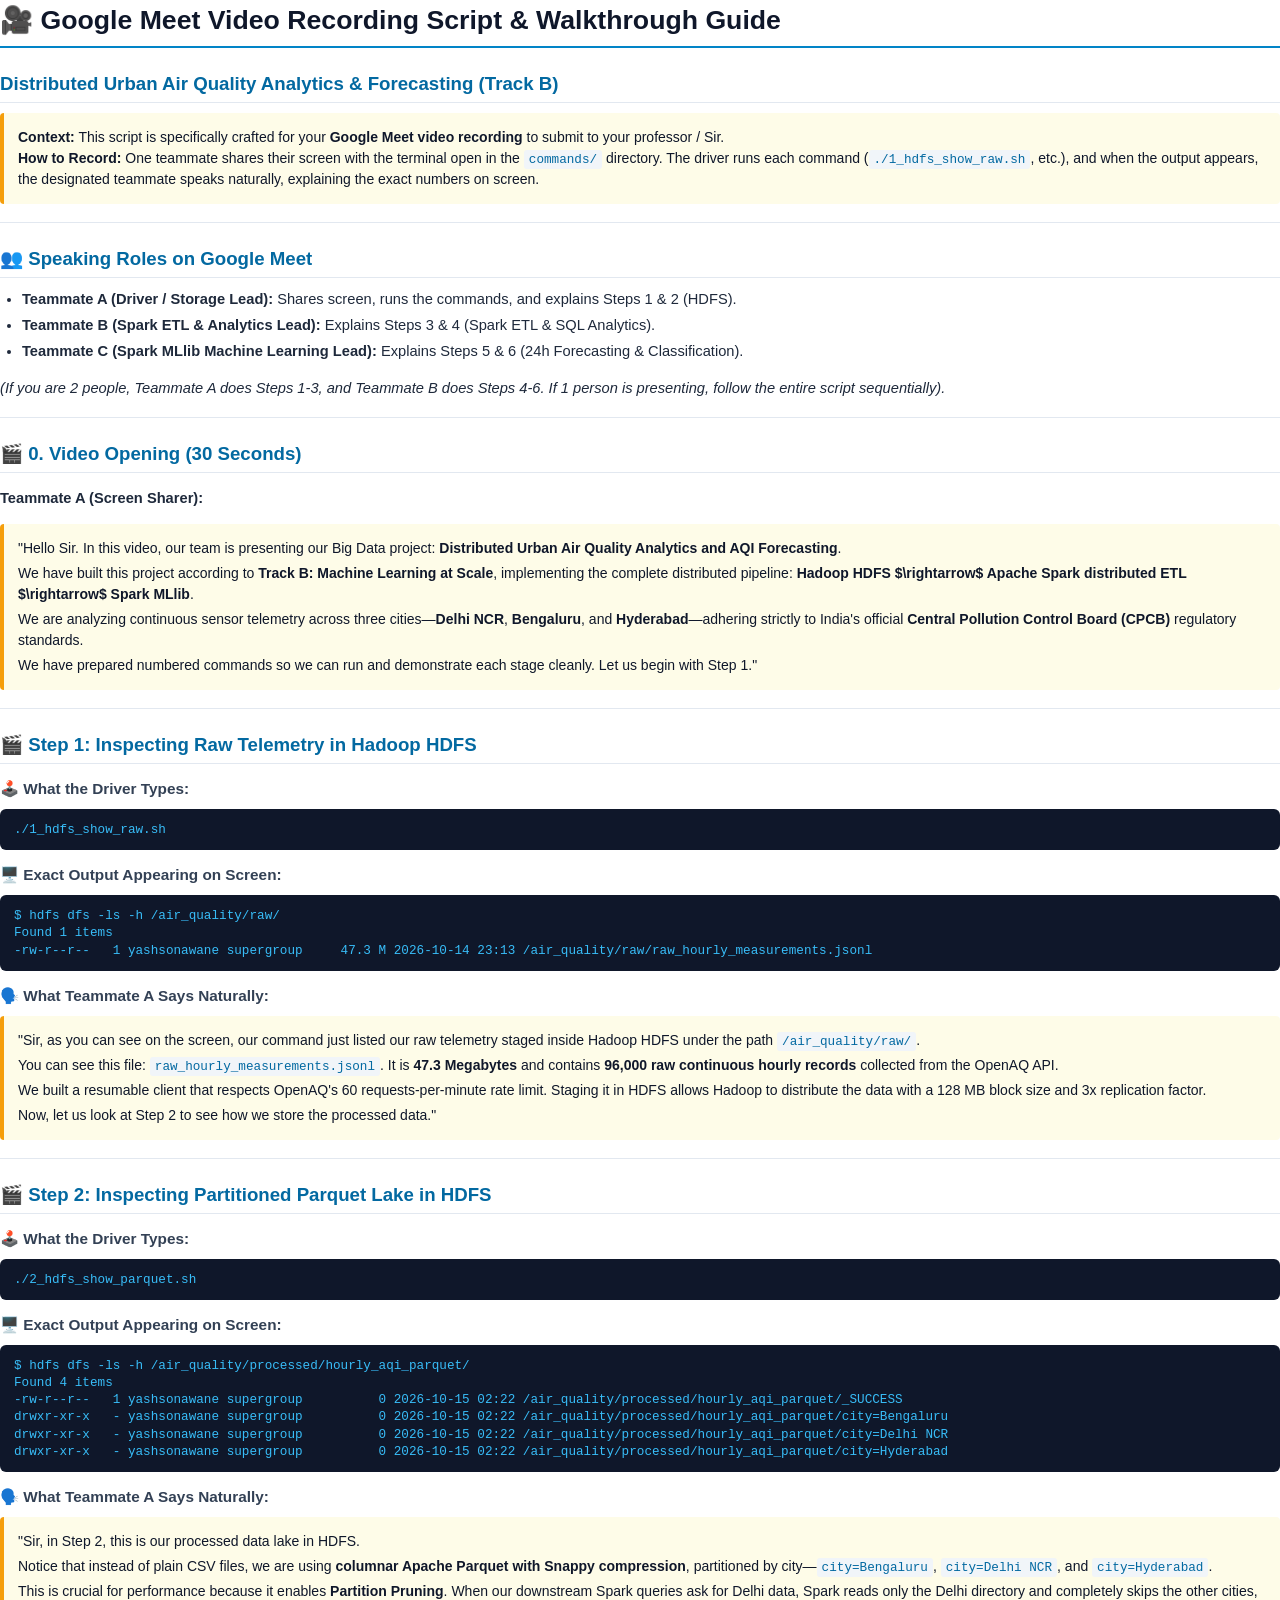
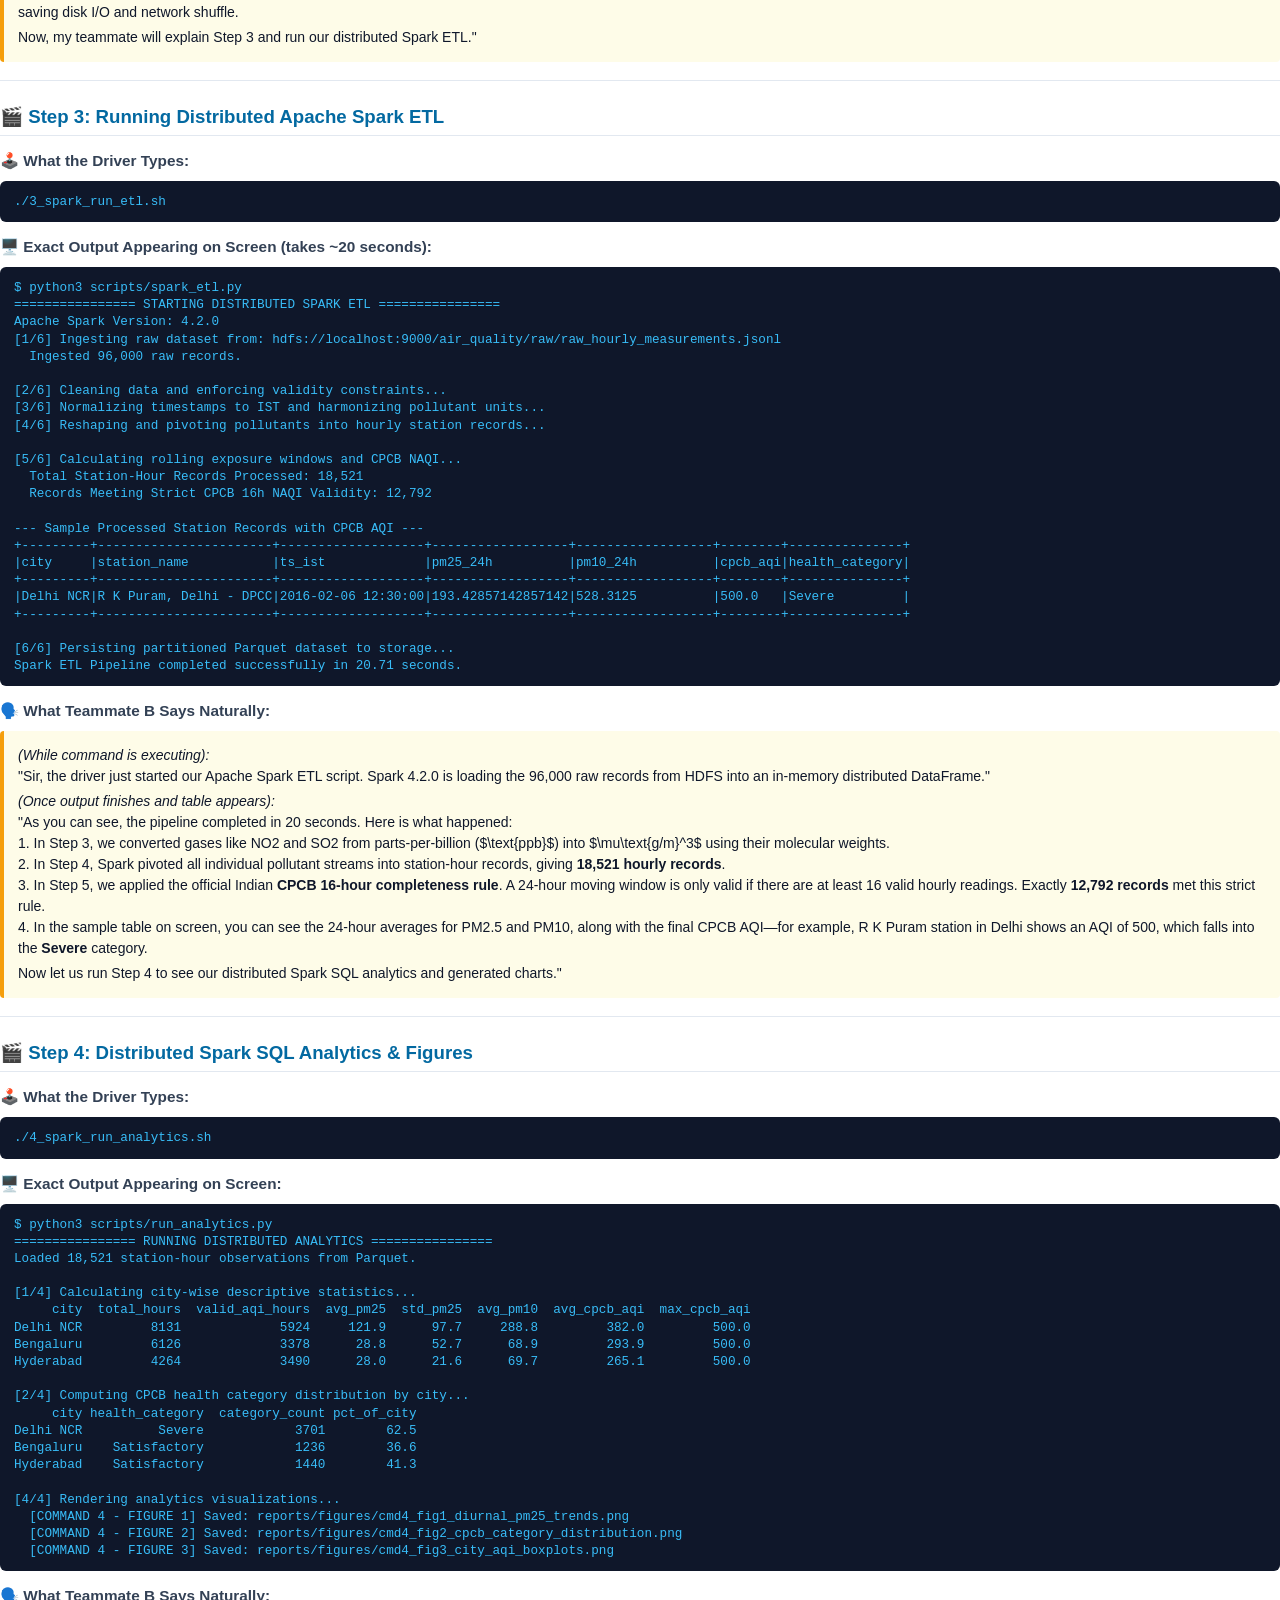
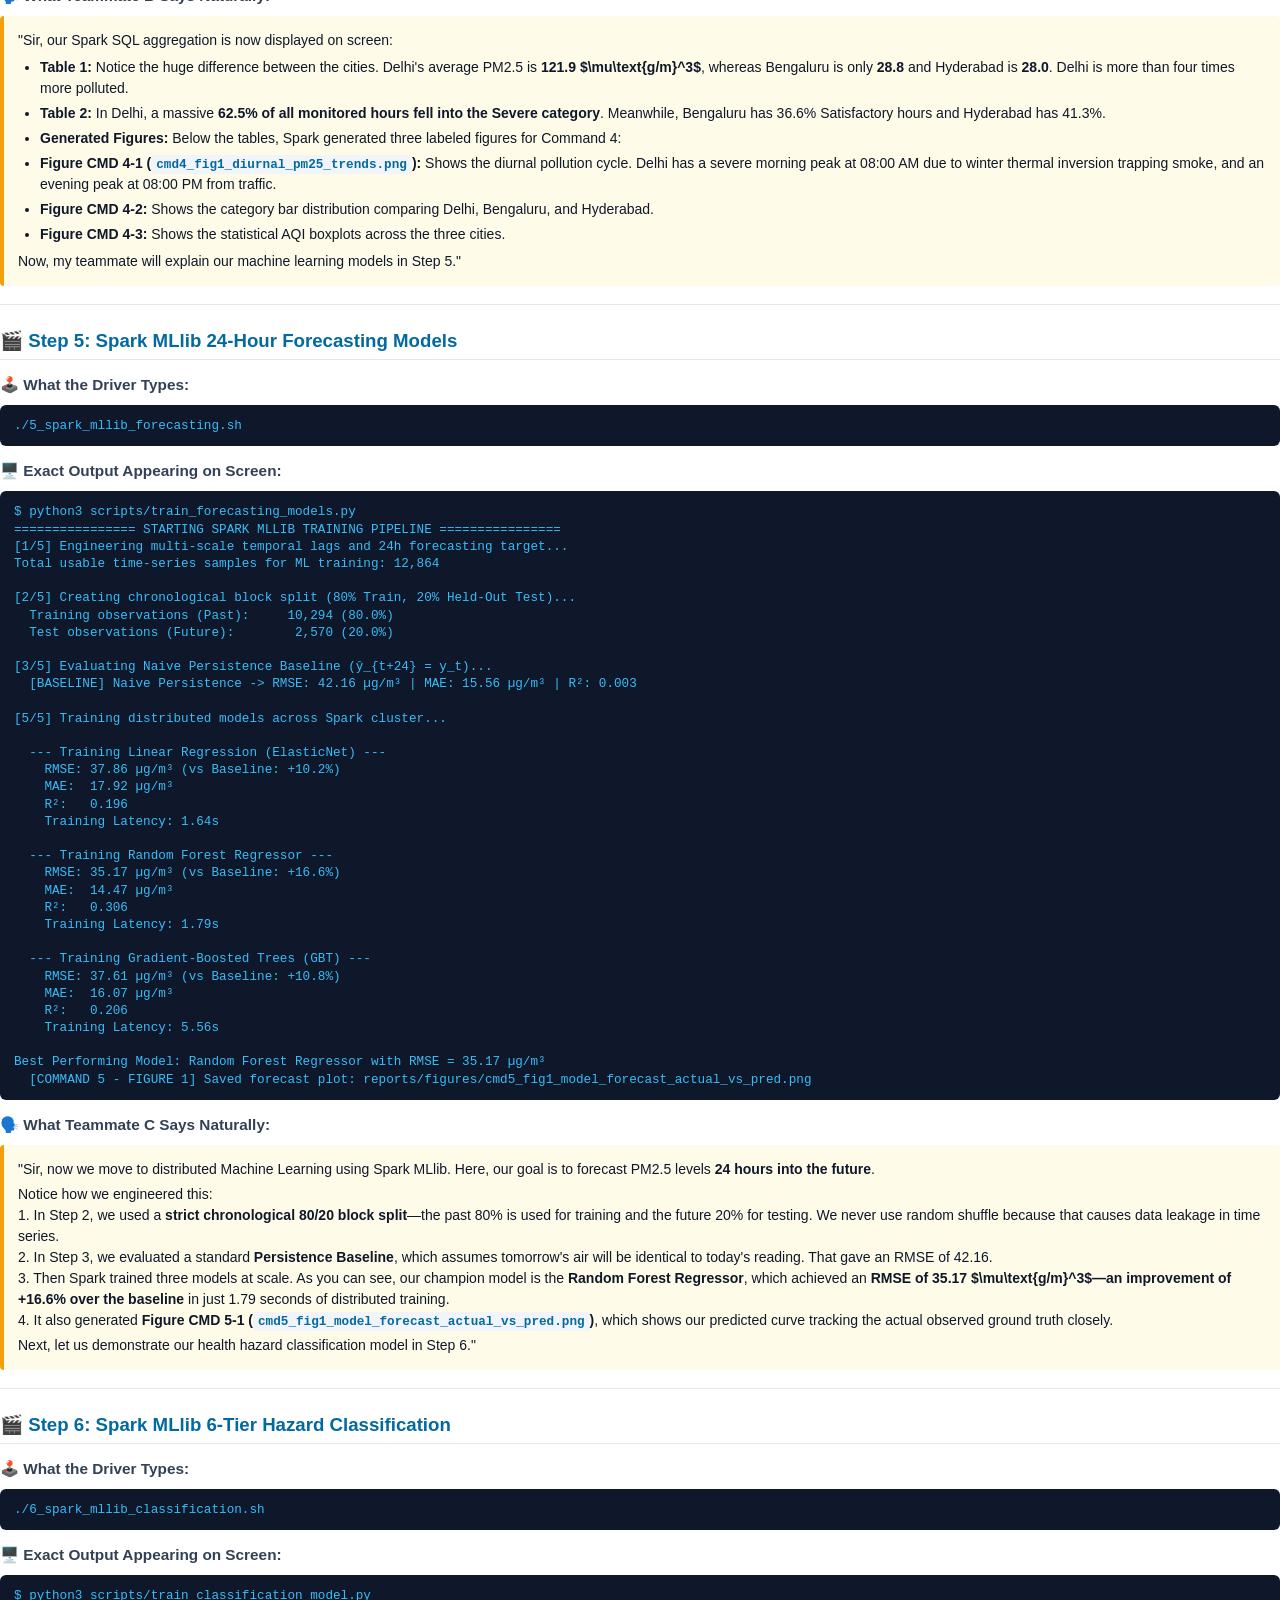
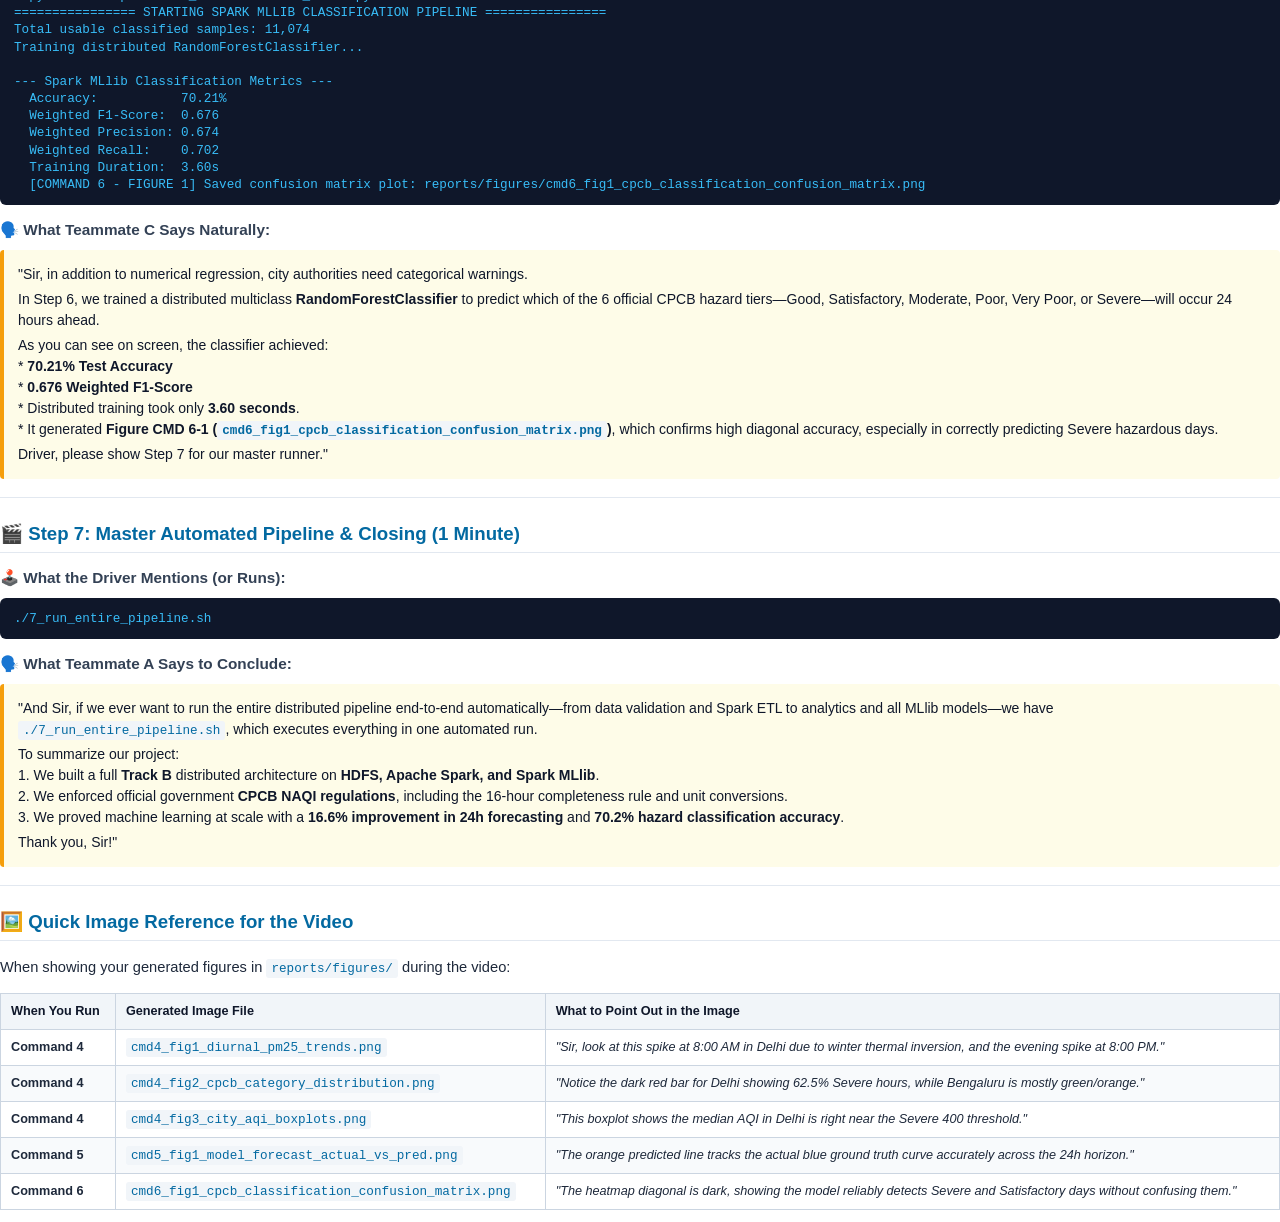
==== explanation/presentation_print.html @ c56140e8 "docs: re-render PDF using Chrome headless engine directly from markdown script" ====
<!DOCTYPE html>
<html>
<head>
<meta charset="utf-8">
<title>Google Meet Video Recording Script</title>
<style>
  @page {
    size: A4;
    margin: 18mm 16mm 18mm 16mm;
  }
  body {
    font-family: -apple-system, BlinkMacSystemFont, "Segoe UI", Roboto, "Helvetica Neue", Arial, sans-serif;
    color: #1e293b;
    line-height: 1.5;
    font-size: 11pt;
    margin: 0;
    padding: 0;
  }
  h1 {
    color: #0f172a;
    font-size: 20pt;
    border-bottom: 2px solid #0284c7;
    padding-bottom: 6px;
    margin-top: 0;
    margin-bottom: 8px;
  }
  h2 {
    color: #0369a1;
    font-size: 14pt;
    border-bottom: 1px solid #e2e8f0;
    padding-bottom: 4px;
    margin-top: 22px;
    margin-bottom: 10px;
    page-break-after: avoid;
  }
  h3 {
    color: #334155;
    font-size: 11.5pt;
    margin-top: 14px;
    margin-bottom: 6px;
    page-break-after: avoid;
  }
  blockquote {
    background-color: #fefce8;
    border-left: 4px solid #f59e0b;
    margin: 8px 0;
    padding: 10px 14px;
    color: #0f172a;
    font-size: 10.5pt;
    border-radius: 4px;
  }
  blockquote p {
    margin: 4px 0;
  }
  pre {
    background-color: #0f172a;
    color: #38bdf8;
    padding: 12px 14px;
    border-radius: 6px;
    font-family: "SFMono-Regular", Consolas, "Liberation Mono", Menlo, Courier, monospace;
    font-size: 9pt;
    line-height: 1.35;
    overflow-x: auto;
    margin: 8px 0;
    page-break-inside: avoid;
  }
  code {
    font-family: "SFMono-Regular", Consolas, "Liberation Mono", Menlo, Courier, monospace;
    font-size: 9.5pt;
    background-color: #f1f5f9;
    color: #0369a1;
    padding: 2px 5px;
    border-radius: 3px;
  }
  pre code {
    background-color: transparent;
    color: inherit;
    padding: 0;
  }
  table {
    width: 100%;
    border-collapse: collapse;
    margin: 12px 0;
    font-size: 9.5pt;
    page-break-inside: avoid;
  }
  th, td {
    border: 1px solid #cbd5e1;
    padding: 8px 10px;
    text-align: left;
    vertical-align: top;
  }
  th {
    background-color: #f1f5f9;
    color: #0f172a;
    font-weight: 600;
  }
  tr:nth-child(even) {
    background-color: #f8fafc;
  }
  hr {
    border: 0;
    height: 1px;
    background: #e2e8f0;
    margin: 18px 0;
  }
  ul, ol {
    margin: 6px 0;
    padding-left: 22px;
  }
  li {
    margin-bottom: 4px;
  }
</style>
</head>
<body>
<h1>🎥 Google Meet Video Recording Script &amp; Walkthrough Guide</h1>
<h2>Distributed Urban Air Quality Analytics &amp; Forecasting (Track B)</h2>
<blockquote>
<p><strong>Context:</strong> This script is specifically crafted for your <strong>Google Meet video recording</strong> to submit to your professor / Sir.<br />
<strong>How to Record:</strong> One teammate shares their screen with the terminal open in the <code>commands/</code> directory. The driver runs each command (<code>./1_hdfs_show_raw.sh</code>, etc.), and when the output appears, the designated teammate speaks naturally, explaining the exact numbers on screen.</p>
</blockquote>
<hr />
<h2>👥 Speaking Roles on Google Meet</h2>
<ul>
<li><strong>Teammate A (Driver / Storage Lead):</strong> Shares screen, runs the commands, and explains Steps 1 &amp; 2 (HDFS).</li>
<li><strong>Teammate B (Spark ETL &amp; Analytics Lead):</strong> Explains Steps 3 &amp; 4 (Spark ETL &amp; SQL Analytics).</li>
<li><strong>Teammate C (Spark MLlib Machine Learning Lead):</strong> Explains Steps 5 &amp; 6 (24h Forecasting &amp; Classification).</li>
</ul>
<p><em>(If you are 2 people, Teammate A does Steps 1-3, and Teammate B does Steps 4-6. If 1 person is presenting, follow the entire script sequentially).</em></p>
<hr />
<h2>🎬 0. Video Opening (30 Seconds)</h2>
<p><strong>Teammate A (Screen Sharer):</strong></p>
<blockquote>
<p>"Hello Sir. In this video, our team is presenting our Big Data project: <strong>Distributed Urban Air Quality Analytics and AQI Forecasting</strong>.</p>
<p>We have built this project according to <strong>Track B: Machine Learning at Scale</strong>, implementing the complete distributed pipeline: <strong>Hadoop HDFS $\rightarrow$ Apache Spark distributed ETL $\rightarrow$ Spark MLlib</strong>.</p>
<p>We are analyzing continuous sensor telemetry across three cities—<strong>Delhi NCR</strong>, <strong>Bengaluru</strong>, and <strong>Hyderabad</strong>—adhering strictly to India's official <strong>Central Pollution Control Board (CPCB)</strong> regulatory standards.</p>
<p>We have prepared numbered commands so we can run and demonstrate each stage cleanly. Let us begin with Step 1."</p>
</blockquote>
<hr />
<h2>🎬 Step 1: Inspecting Raw Telemetry in Hadoop HDFS</h2>
<h3>🕹️ What the Driver Types:</h3>
<pre><code class="language-bash">./1_hdfs_show_raw.sh
</code></pre>
<h3>🖥️ Exact Output Appearing on Screen:</h3>
<pre><code class="language-text">$ hdfs dfs -ls -h /air_quality/raw/
Found 1 items
-rw-r--r--   1 yashsonawane supergroup     47.3 M 2026-10-14 23:13 /air_quality/raw/raw_hourly_measurements.jsonl
</code></pre>
<h3>🗣️ What Teammate A Says Naturally:</h3>
<blockquote>
<p>"Sir, as you can see on the screen, our command just listed our raw telemetry staged inside Hadoop HDFS under the path <code>/air_quality/raw/</code>.</p>
<p>You can see this file: <code>raw_hourly_measurements.jsonl</code>. It is <strong>47.3 Megabytes</strong> and contains <strong>96,000 raw continuous hourly records</strong> collected from the OpenAQ API. </p>
<p>We built a resumable client that respects OpenAQ's 60 requests-per-minute rate limit. Staging it in HDFS allows Hadoop to distribute the data with a 128 MB block size and 3x replication factor.</p>
<p>Now, let us look at Step 2 to see how we store the processed data."</p>
</blockquote>
<hr />
<h2>🎬 Step 2: Inspecting Partitioned Parquet Lake in HDFS</h2>
<h3>🕹️ What the Driver Types:</h3>
<pre><code class="language-bash">./2_hdfs_show_parquet.sh
</code></pre>
<h3>🖥️ Exact Output Appearing on Screen:</h3>
<pre><code class="language-text">$ hdfs dfs -ls -h /air_quality/processed/hourly_aqi_parquet/
Found 4 items
-rw-r--r--   1 yashsonawane supergroup          0 2026-10-15 02:22 /air_quality/processed/hourly_aqi_parquet/_SUCCESS
drwxr-xr-x   - yashsonawane supergroup          0 2026-10-15 02:22 /air_quality/processed/hourly_aqi_parquet/city=Bengaluru
drwxr-xr-x   - yashsonawane supergroup          0 2026-10-15 02:22 /air_quality/processed/hourly_aqi_parquet/city=Delhi NCR
drwxr-xr-x   - yashsonawane supergroup          0 2026-10-15 02:22 /air_quality/processed/hourly_aqi_parquet/city=Hyderabad
</code></pre>
<h3>🗣️ What Teammate A Says Naturally:</h3>
<blockquote>
<p>"Sir, in Step 2, this is our processed data lake in HDFS.</p>
<p>Notice that instead of plain CSV files, we are using <strong>columnar Apache Parquet with Snappy compression</strong>, partitioned by city—<code>city=Bengaluru</code>, <code>city=Delhi NCR</code>, and <code>city=Hyderabad</code>.</p>
<p>This is crucial for performance because it enables <strong>Partition Pruning</strong>. When our downstream Spark queries ask for Delhi data, Spark reads only the Delhi directory and completely skips the other cities, saving disk I/O and network shuffle.</p>
<p>Now, my teammate will explain Step 3 and run our distributed Spark ETL."</p>
</blockquote>
<hr />
<h2>🎬 Step 3: Running Distributed Apache Spark ETL</h2>
<h3>🕹️ What the Driver Types:</h3>
<pre><code class="language-bash">./3_spark_run_etl.sh
</code></pre>
<h3>🖥️ Exact Output Appearing on Screen (takes ~20 seconds):</h3>
<pre><code class="language-text">$ python3 scripts/spark_etl.py
================ STARTING DISTRIBUTED SPARK ETL ================
Apache Spark Version: 4.2.0
[1/6] Ingesting raw dataset from: hdfs://localhost:9000/air_quality/raw/raw_hourly_measurements.jsonl
  Ingested 96,000 raw records.

[2/6] Cleaning data and enforcing validity constraints...
[3/6] Normalizing timestamps to IST and harmonizing pollutant units...
[4/6] Reshaping and pivoting pollutants into hourly station records...

[5/6] Calculating rolling exposure windows and CPCB NAQI...
  Total Station-Hour Records Processed: 18,521
  Records Meeting Strict CPCB 16h NAQI Validity: 12,792

--- Sample Processed Station Records with CPCB AQI ---
+---------+-----------------------+-------------------+------------------+------------------+--------+---------------+
|city     |station_name           |ts_ist             |pm25_24h          |pm10_24h          |cpcb_aqi|health_category|
+---------+-----------------------+-------------------+------------------+------------------+--------+---------------+
|Delhi NCR|R K Puram, Delhi - DPCC|2016-02-06 12:30:00|193.42857142857142|528.3125          |500.0   |Severe         |
+---------+-----------------------+-------------------+------------------+------------------+--------+---------------+

[6/6] Persisting partitioned Parquet dataset to storage...
Spark ETL Pipeline completed successfully in 20.71 seconds.
</code></pre>
<h3>🗣️ What Teammate B Says Naturally:</h3>
<blockquote>
<p><em>(While command is executing):</em><br />
"Sir, the driver just started our Apache Spark ETL script. Spark 4.2.0 is loading the 96,000 raw records from HDFS into an in-memory distributed DataFrame."</p>
<p><em>(Once output finishes and table appears):</em><br />
"As you can see, the pipeline completed in 20 seconds. Here is what happened:<br />
1. In Step 3, we converted gases like NO2 and SO2 from parts-per-billion ($\text{ppb}$) into $\mu\text{g/m}^3$ using their molecular weights.<br />
2. In Step 4, Spark pivoted all individual pollutant streams into station-hour records, giving <strong>18,521 hourly records</strong>.<br />
3. In Step 5, we applied the official Indian <strong>CPCB 16-hour completeness rule</strong>. A 24-hour moving window is only valid if there are at least 16 valid hourly readings. Exactly <strong>12,792 records</strong> met this strict rule.<br />
4. In the sample table on screen, you can see the 24-hour averages for PM2.5 and PM10, along with the final CPCB AQI—for example, R K Puram station in Delhi shows an AQI of 500, which falls into the <strong>Severe</strong> category.</p>
<p>Now let us run Step 4 to see our distributed Spark SQL analytics and generated charts."</p>
</blockquote>
<hr />
<h2>🎬 Step 4: Distributed Spark SQL Analytics &amp; Figures</h2>
<h3>🕹️ What the Driver Types:</h3>
<pre><code class="language-bash">./4_spark_run_analytics.sh
</code></pre>
<h3>🖥️ Exact Output Appearing on Screen:</h3>
<pre><code class="language-text">$ python3 scripts/run_analytics.py
================ RUNNING DISTRIBUTED ANALYTICS ================
Loaded 18,521 station-hour observations from Parquet.

[1/4] Calculating city-wise descriptive statistics...
     city  total_hours  valid_aqi_hours  avg_pm25  std_pm25  avg_pm10  avg_cpcb_aqi  max_cpcb_aqi
Delhi NCR         8131             5924     121.9      97.7     288.8         382.0         500.0
Bengaluru         6126             3378      28.8      52.7      68.9         293.9         500.0
Hyderabad         4264             3490      28.0      21.6      69.7         265.1         500.0

[2/4] Computing CPCB health category distribution by city...
     city health_category  category_count pct_of_city
Delhi NCR          Severe            3701        62.5
Bengaluru    Satisfactory            1236        36.6
Hyderabad    Satisfactory            1440        41.3

[4/4] Rendering analytics visualizations...
  [COMMAND 4 - FIGURE 1] Saved: reports/figures/cmd4_fig1_diurnal_pm25_trends.png
  [COMMAND 4 - FIGURE 2] Saved: reports/figures/cmd4_fig2_cpcb_category_distribution.png
  [COMMAND 4 - FIGURE 3] Saved: reports/figures/cmd4_fig3_city_aqi_boxplots.png
</code></pre>
<h3>🗣️ What Teammate B Says Naturally:</h3>
<blockquote>
<p>"Sir, our Spark SQL aggregation is now displayed on screen:</p>
<ul>
<li><strong>Table 1:</strong> Notice the huge difference between the cities. Delhi's average PM2.5 is <strong>121.9 $\mu\text{g/m}^3$</strong>, whereas Bengaluru is only <strong>28.8</strong> and Hyderabad is <strong>28.0</strong>. Delhi is more than four times more polluted.</li>
<li><strong>Table 2:</strong> In Delhi, a massive <strong>62.5% of all monitored hours fell into the Severe category</strong>. Meanwhile, Bengaluru has 36.6% Satisfactory hours and Hyderabad has 41.3%.</li>
<li><strong>Generated Figures:</strong> Below the tables, Spark generated three labeled figures for Command 4:</li>
<li><strong>Figure CMD 4-1 (<code>cmd4_fig1_diurnal_pm25_trends.png</code>):</strong> Shows the diurnal pollution cycle. Delhi has a severe morning peak at 08:00 AM due to winter thermal inversion trapping smoke, and an evening peak at 08:00 PM from traffic.</li>
<li><strong>Figure CMD 4-2:</strong> Shows the category bar distribution comparing Delhi, Bengaluru, and Hyderabad.</li>
<li><strong>Figure CMD 4-3:</strong> Shows the statistical AQI boxplots across the three cities.</li>
</ul>
<p>Now, my teammate will explain our machine learning models in Step 5."</p>
</blockquote>
<hr />
<h2>🎬 Step 5: Spark MLlib 24-Hour Forecasting Models</h2>
<h3>🕹️ What the Driver Types:</h3>
<pre><code class="language-bash">./5_spark_mllib_forecasting.sh
</code></pre>
<h3>🖥️ Exact Output Appearing on Screen:</h3>
<pre><code class="language-text">$ python3 scripts/train_forecasting_models.py
================ STARTING SPARK MLLIB TRAINING PIPELINE ================
[1/5] Engineering multi-scale temporal lags and 24h forecasting target...
Total usable time-series samples for ML training: 12,864

[2/5] Creating chronological block split (80% Train, 20% Held-Out Test)...
  Training observations (Past):     10,294 (80.0%)
  Test observations (Future):        2,570 (20.0%)

[3/5] Evaluating Naive Persistence Baseline (ŷ_{t+24} = y_t)...
  [BASELINE] Naive Persistence -&gt; RMSE: 42.16 µg/m³ | MAE: 15.56 µg/m³ | R²: 0.003

[5/5] Training distributed models across Spark cluster...

  --- Training Linear Regression (ElasticNet) ---
    RMSE: 37.86 µg/m³ (vs Baseline: +10.2%)
    MAE:  17.92 µg/m³
    R²:   0.196
    Training Latency: 1.64s

  --- Training Random Forest Regressor ---
    RMSE: 35.17 µg/m³ (vs Baseline: +16.6%)
    MAE:  14.47 µg/m³
    R²:   0.306
    Training Latency: 1.79s

  --- Training Gradient-Boosted Trees (GBT) ---
    RMSE: 37.61 µg/m³ (vs Baseline: +10.8%)
    MAE:  16.07 µg/m³
    R²:   0.206
    Training Latency: 5.56s

Best Performing Model: Random Forest Regressor with RMSE = 35.17 µg/m³
  [COMMAND 5 - FIGURE 1] Saved forecast plot: reports/figures/cmd5_fig1_model_forecast_actual_vs_pred.png
</code></pre>
<h3>🗣️ What Teammate C Says Naturally:</h3>
<blockquote>
<p>"Sir, now we move to distributed Machine Learning using Spark MLlib. Here, our goal is to forecast PM2.5 levels <strong>24 hours into the future</strong>.</p>
<p>Notice how we engineered this:<br />
1. In Step 2, we used a <strong>strict chronological 80/20 block split</strong>—the past 80% is used for training and the future 20% for testing. We never use random shuffle because that causes data leakage in time series.<br />
2. In Step 3, we evaluated a standard <strong>Persistence Baseline</strong>, which assumes tomorrow's air will be identical to today's reading. That gave an RMSE of 42.16.<br />
3. Then Spark trained three models at scale. As you can see, our champion model is the <strong>Random Forest Regressor</strong>, which achieved an <strong>RMSE of 35.17 $\mu\text{g/m}^3$—an improvement of +16.6% over the baseline</strong> in just 1.79 seconds of distributed training.<br />
4. It also generated <strong>Figure CMD 5-1 (<code>cmd5_fig1_model_forecast_actual_vs_pred.png</code>)</strong>, which shows our predicted curve tracking the actual observed ground truth closely.</p>
<p>Next, let us demonstrate our health hazard classification model in Step 6."</p>
</blockquote>
<hr />
<h2>🎬 Step 6: Spark MLlib 6-Tier Hazard Classification</h2>
<h3>🕹️ What the Driver Types:</h3>
<pre><code class="language-bash">./6_spark_mllib_classification.sh
</code></pre>
<h3>🖥️ Exact Output Appearing on Screen:</h3>
<pre><code class="language-text">$ python3 scripts/train_classification_model.py
================ STARTING SPARK MLLIB CLASSIFICATION PIPELINE ================
Total usable classified samples: 11,074
Training distributed RandomForestClassifier...

--- Spark MLlib Classification Metrics ---
  Accuracy:           70.21%
  Weighted F1-Score:  0.676
  Weighted Precision: 0.674
  Weighted Recall:    0.702
  Training Duration:  3.60s
  [COMMAND 6 - FIGURE 1] Saved confusion matrix plot: reports/figures/cmd6_fig1_cpcb_classification_confusion_matrix.png
</code></pre>
<h3>🗣️ What Teammate C Says Naturally:</h3>
<blockquote>
<p>"Sir, in addition to numerical regression, city authorities need categorical warnings.</p>
<p>In Step 6, we trained a distributed multiclass <strong>RandomForestClassifier</strong> to predict which of the 6 official CPCB hazard tiers—Good, Satisfactory, Moderate, Poor, Very Poor, or Severe—will occur 24 hours ahead.</p>
<p>As you can see on screen, the classifier achieved:<br />
* <strong>70.21% Test Accuracy</strong><br />
* <strong>0.676 Weighted F1-Score</strong><br />
* Distributed training took only <strong>3.60 seconds</strong>.<br />
* It generated <strong>Figure CMD 6-1 (<code>cmd6_fig1_cpcb_classification_confusion_matrix.png</code>)</strong>, which confirms high diagonal accuracy, especially in correctly predicting Severe hazardous days.</p>
<p>Driver, please show Step 7 for our master runner."</p>
</blockquote>
<hr />
<h2>🎬 Step 7: Master Automated Pipeline &amp; Closing (1 Minute)</h2>
<h3>🕹️ What the Driver Mentions (or Runs):</h3>
<pre><code class="language-bash">./7_run_entire_pipeline.sh
</code></pre>
<h3>🗣️ What Teammate A Says to Conclude:</h3>
<blockquote>
<p>"And Sir, if we ever want to run the entire distributed pipeline end-to-end automatically—from data validation and Spark ETL to analytics and all MLlib models—we have <code>./7_run_entire_pipeline.sh</code>, which executes everything in one automated run.</p>
<p>To summarize our project:<br />
1. We built a full <strong>Track B</strong> distributed architecture on <strong>HDFS, Apache Spark, and Spark MLlib</strong>.<br />
2. We enforced official government <strong>CPCB NAQI regulations</strong>, including the 16-hour completeness rule and unit conversions.<br />
3. We proved machine learning at scale with a <strong>16.6% improvement in 24h forecasting</strong> and <strong>70.2% hazard classification accuracy</strong>.</p>
<p>Thank you, Sir!"</p>
</blockquote>
<hr />
<h2>🖼️ Quick Image Reference for the Video</h2>
<p>When showing your generated figures in <code>reports/figures/</code> during the video:</p>
<table>
<thead>
<tr>
<th style="text-align: left;">When You Run</th>
<th style="text-align: left;">Generated Image File</th>
<th style="text-align: left;">What to Point Out in the Image</th>
</tr>
</thead>
<tbody>
<tr>
<td style="text-align: left;"><strong>Command 4</strong></td>
<td style="text-align: left;"><code>cmd4_fig1_diurnal_pm25_trends.png</code></td>
<td style="text-align: left;"><em>"Sir, look at this spike at 8:00 AM in Delhi due to winter thermal inversion, and the evening spike at 8:00 PM."</em></td>
</tr>
<tr>
<td style="text-align: left;"><strong>Command 4</strong></td>
<td style="text-align: left;"><code>cmd4_fig2_cpcb_category_distribution.png</code></td>
<td style="text-align: left;"><em>"Notice the dark red bar for Delhi showing 62.5% Severe hours, while Bengaluru is mostly green/orange."</em></td>
</tr>
<tr>
<td style="text-align: left;"><strong>Command 4</strong></td>
<td style="text-align: left;"><code>cmd4_fig3_city_aqi_boxplots.png</code></td>
<td style="text-align: left;"><em>"This boxplot shows the median AQI in Delhi is right near the Severe 400 threshold."</em></td>
</tr>
<tr>
<td style="text-align: left;"><strong>Command 5</strong></td>
<td style="text-align: left;"><code>cmd5_fig1_model_forecast_actual_vs_pred.png</code></td>
<td style="text-align: left;"><em>"The orange predicted line tracks the actual blue ground truth curve accurately across the 24h horizon."</em></td>
</tr>
<tr>
<td style="text-align: left;"><strong>Command 6</strong></td>
<td style="text-align: left;"><code>cmd6_fig1_cpcb_classification_confusion_matrix.png</code></td>
<td style="text-align: left;"><em>"The heatmap diagonal is dark, showing the model reliably detects Severe and Satisfactory days without confusing them."</em></td>
</tr>
</tbody>
</table>
</body>
</html>
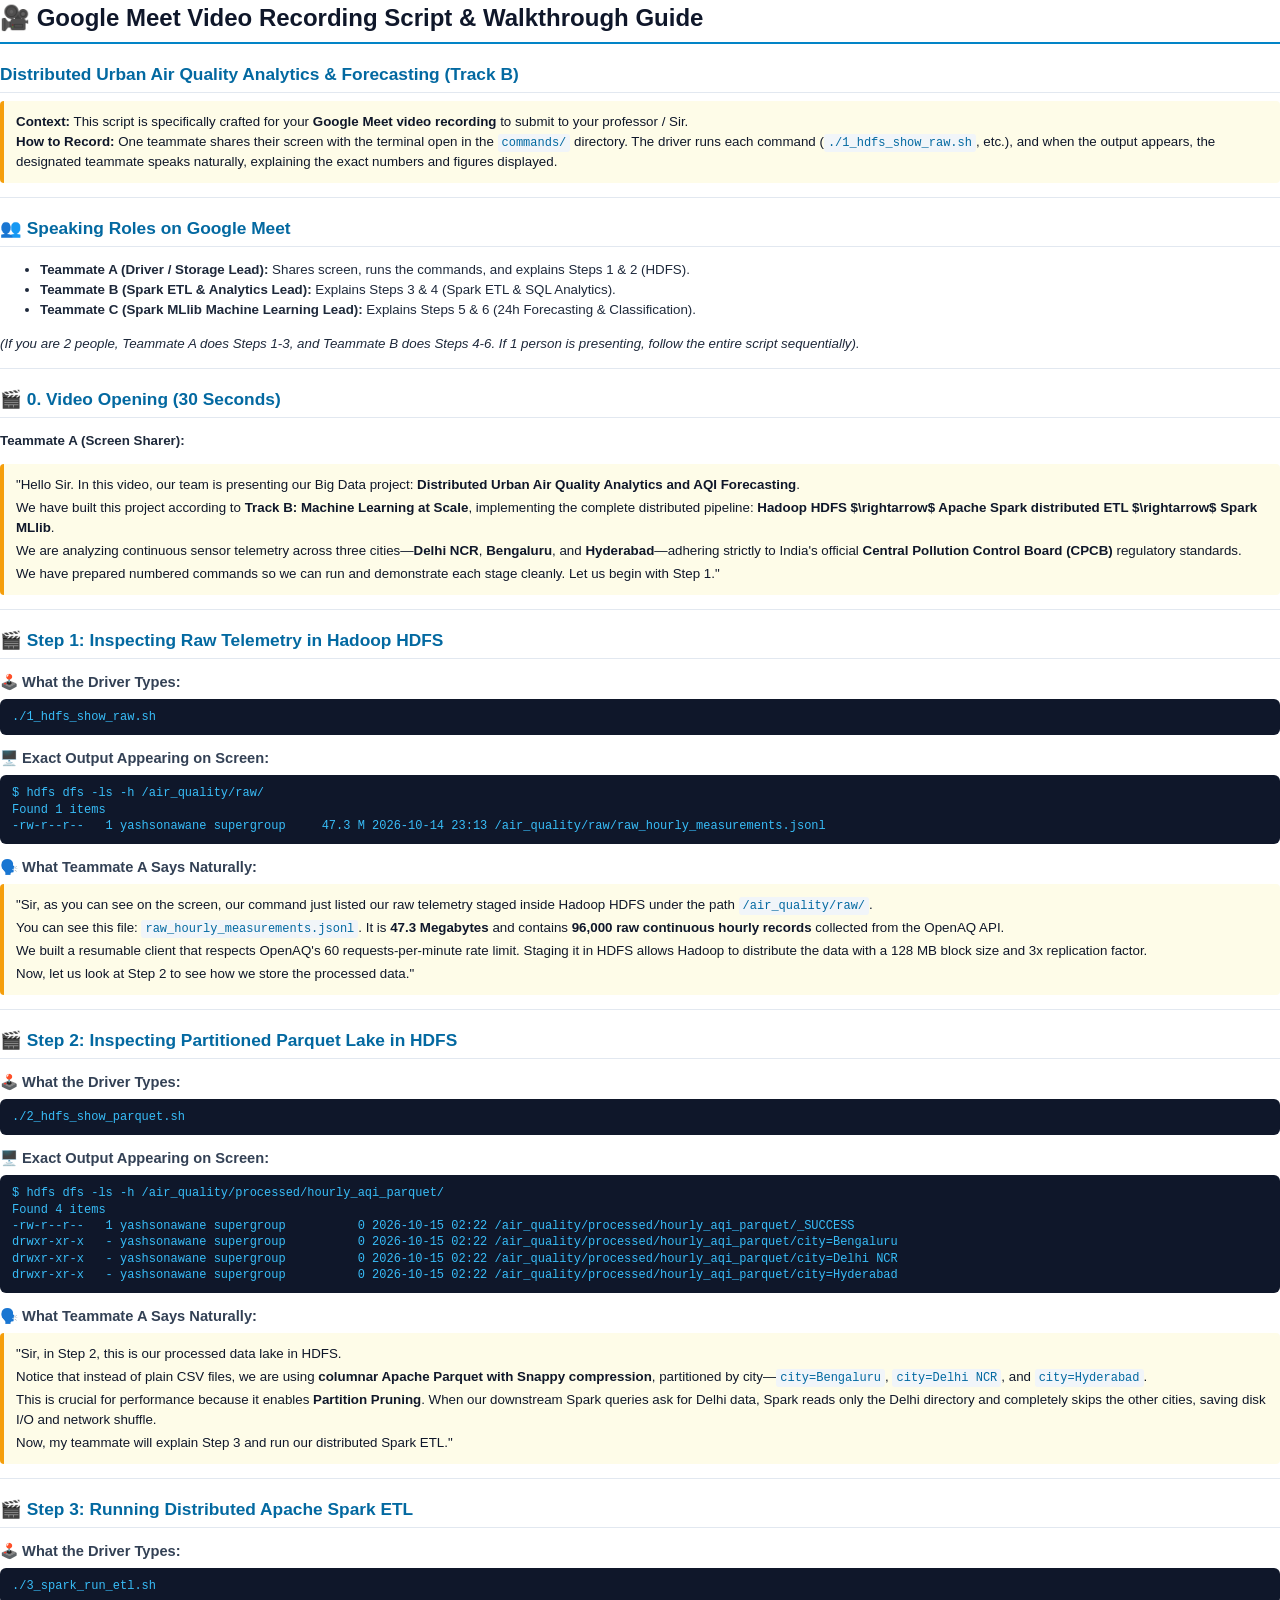
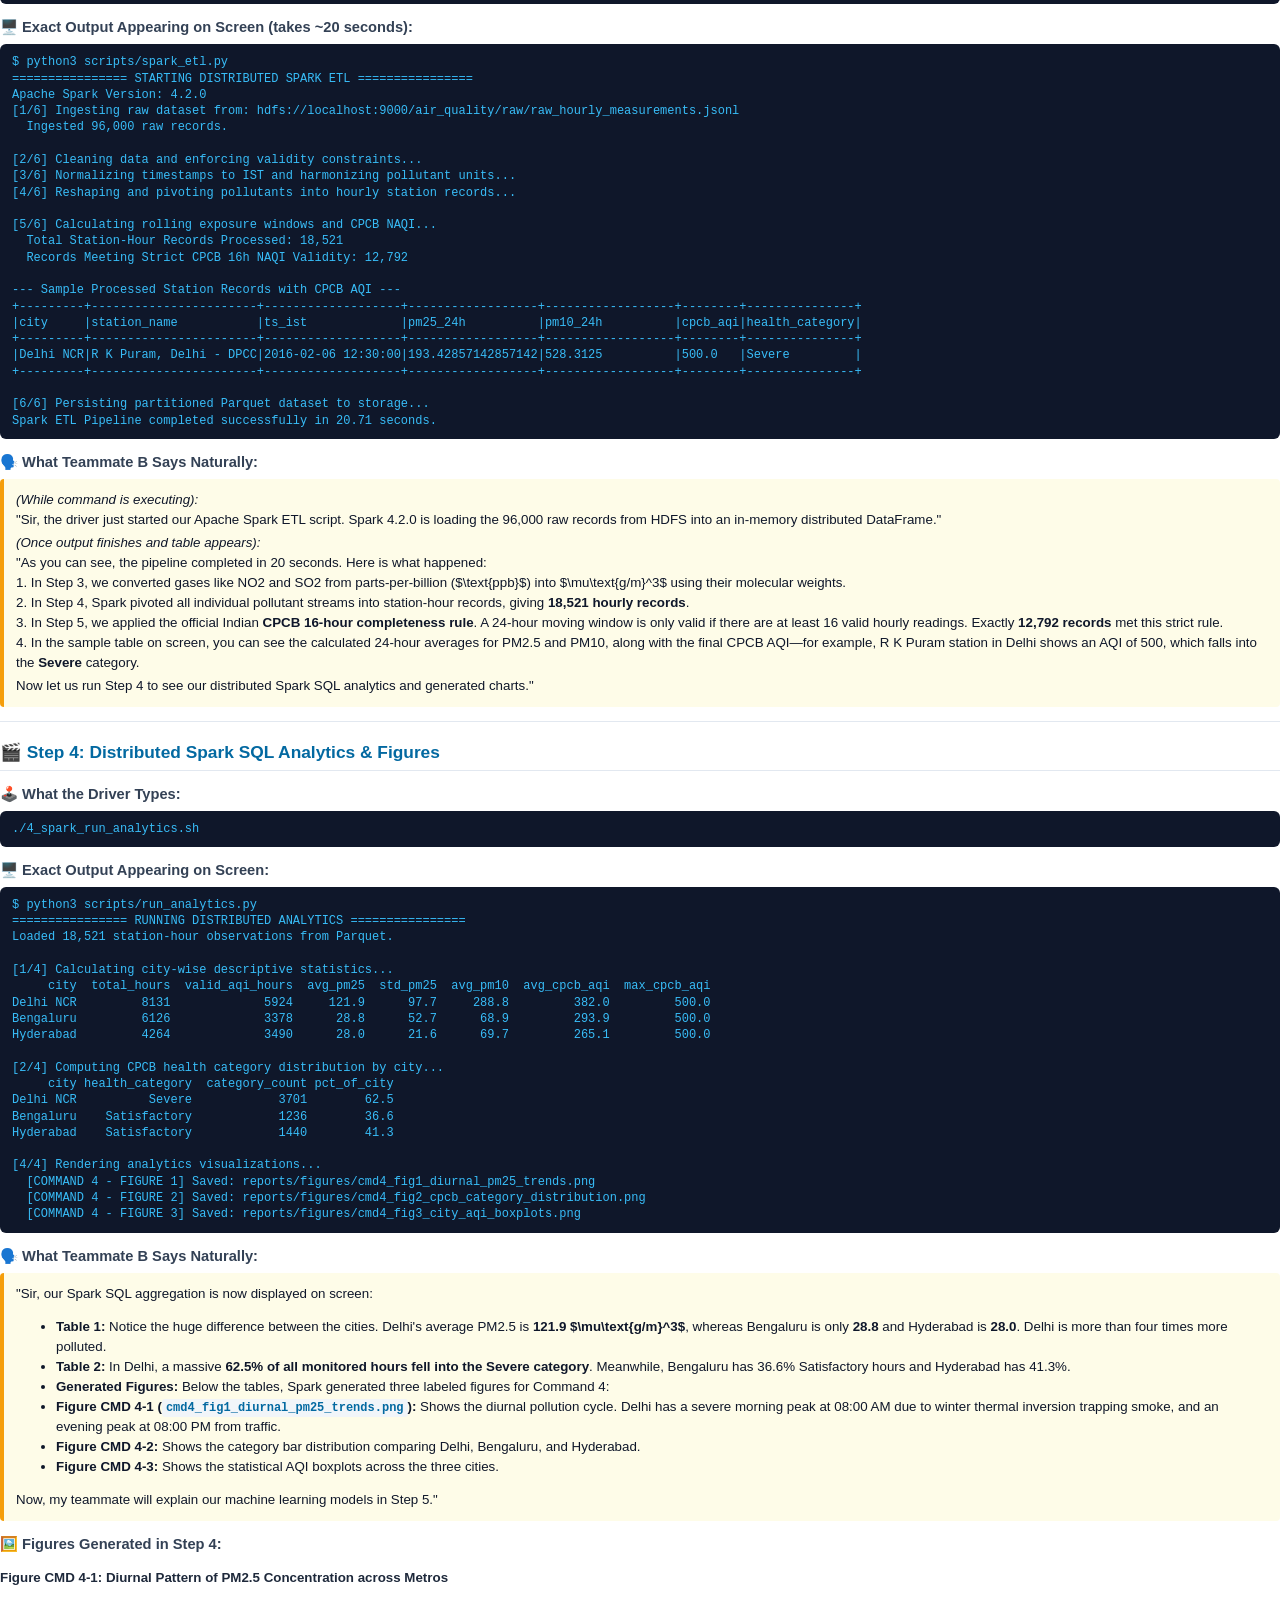
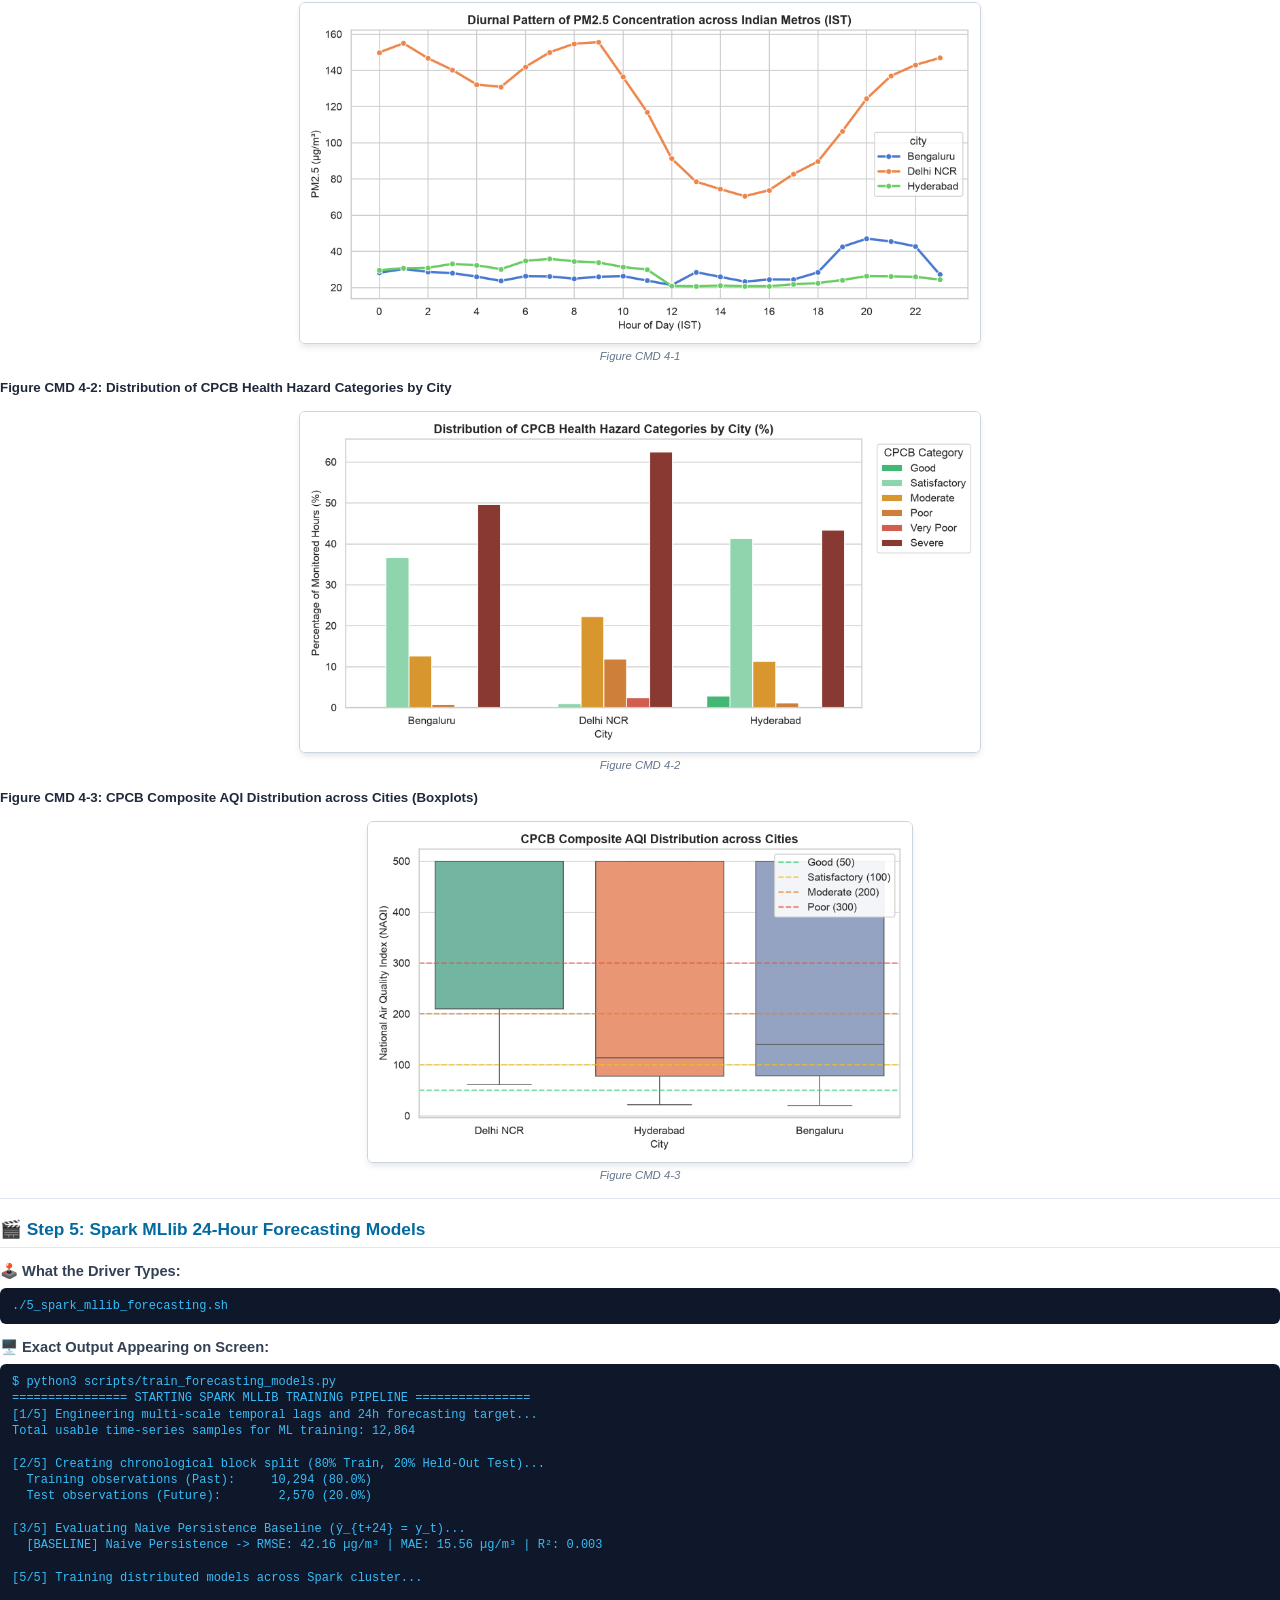
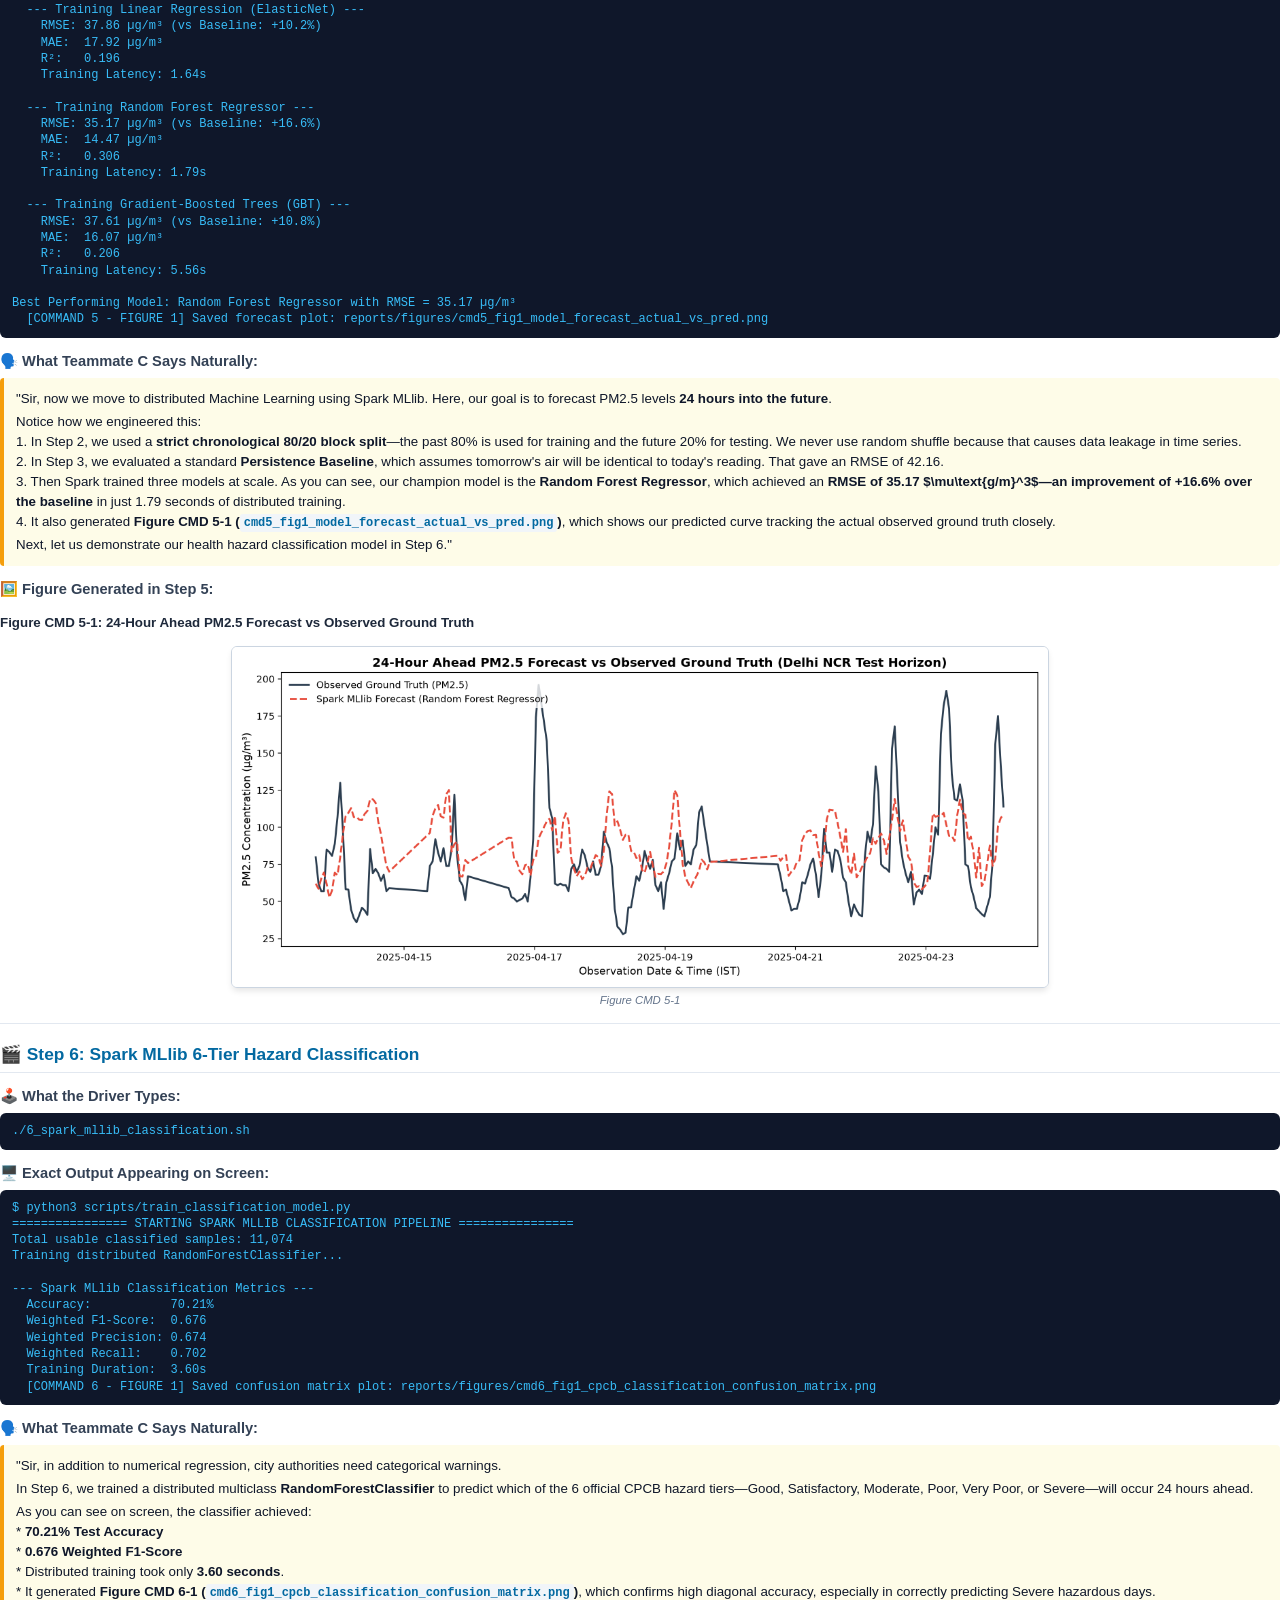
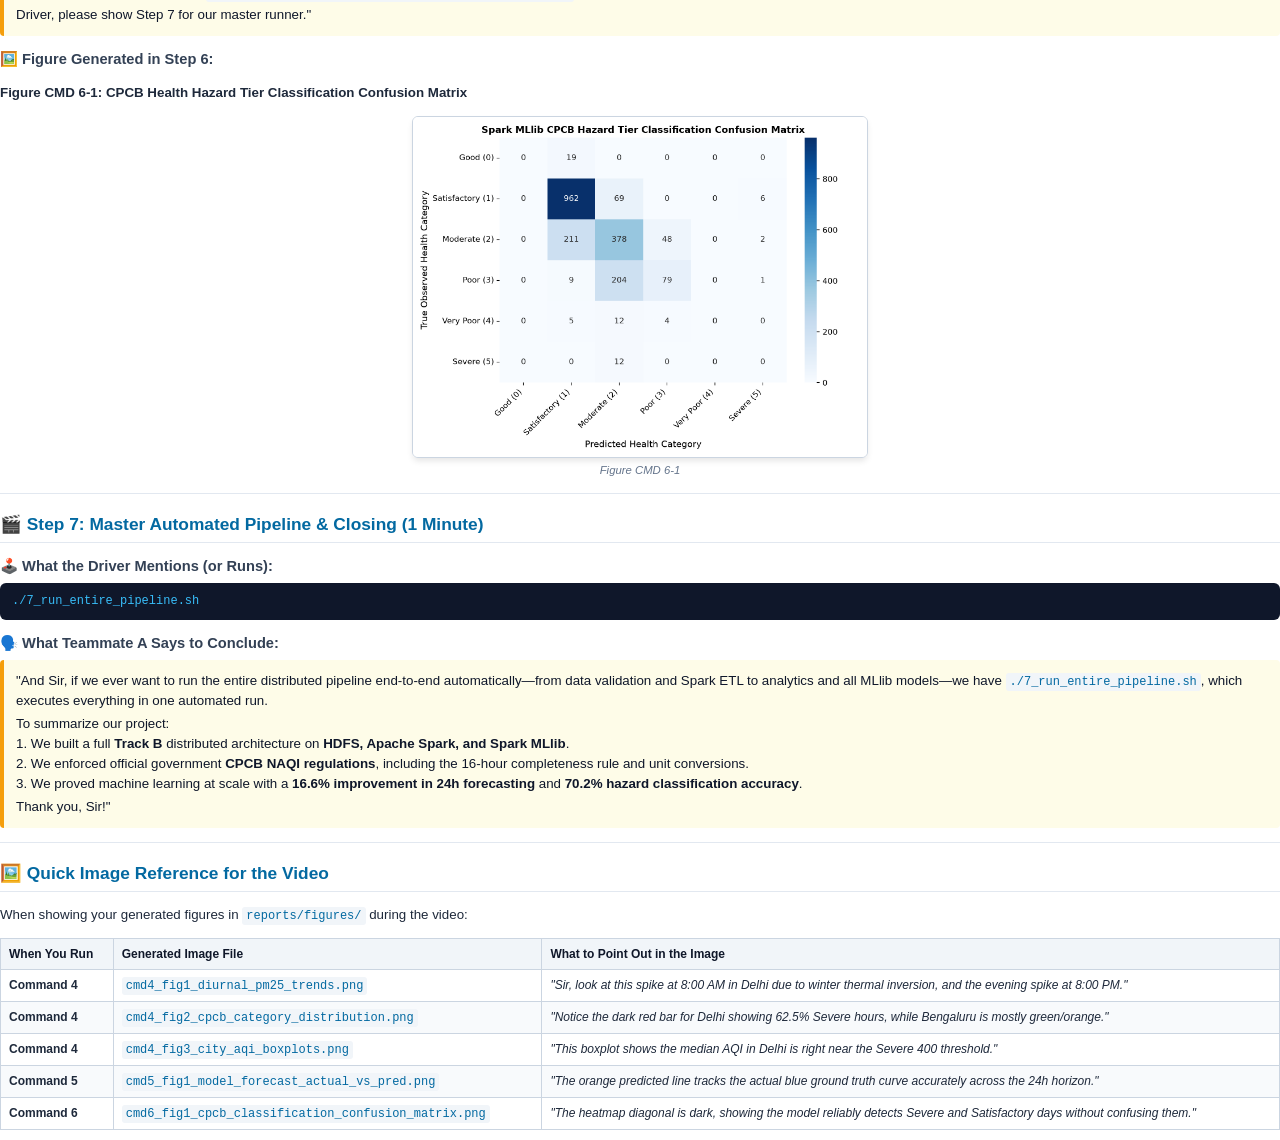
==== commit 50b2a282: "feat: embed all generated analytics and MLlib figures directly into presentation script and PDF" ====
--- a/explanation/presentation_print.html
+++ b/explanation/presentation_print.html
@@ -2,74 +2,75 @@
 <html>
 <head>
 <meta charset="utf-8">
-<title>Google Meet Video Recording Script</title>
+<title>Google Meet Video Recording Script & Defense Guide</title>
 <style>
   @page {
     size: A4;
-    margin: 18mm 16mm 18mm 16mm;
+    margin: 16mm 14mm 16mm 14mm;
   }
   body {
     font-family: -apple-system, BlinkMacSystemFont, "Segoe UI", Roboto, "Helvetica Neue", Arial, sans-serif;
     color: #1e293b;
     line-height: 1.5;
-    font-size: 11pt;
+    font-size: 10pt;
     margin: 0;
     padding: 0;
   }
   h1 {
     color: #0f172a;
-    font-size: 20pt;
+    font-size: 18pt;
     border-bottom: 2px solid #0284c7;
     padding-bottom: 6px;
     margin-top: 0;
-    margin-bottom: 8px;
+    margin-bottom: 6px;
   }
   h2 {
     color: #0369a1;
-    font-size: 14pt;
+    font-size: 13pt;
     border-bottom: 1px solid #e2e8f0;
     padding-bottom: 4px;
-    margin-top: 22px;
-    margin-bottom: 10px;
+    margin-top: 18px;
+    margin-bottom: 8px;
     page-break-after: avoid;
   }
   h3 {
     color: #334155;
-    font-size: 11.5pt;
-    margin-top: 14px;
-    margin-bottom: 6px;
+    font-size: 11pt;
+    margin-top: 12px;
+    margin-bottom: 4px;
     page-break-after: avoid;
   }
   blockquote {
     background-color: #fefce8;
     border-left: 4px solid #f59e0b;
-    margin: 8px 0;
-    padding: 10px 14px;
+    margin: 6px 0;
+    padding: 8px 12px;
     color: #0f172a;
-    font-size: 10.5pt;
+    font-size: 10pt;
     border-radius: 4px;
+    page-break-inside: avoid;
   }
   blockquote p {
-    margin: 4px 0;
+    margin: 3px 0;
   }
   pre {
     background-color: #0f172a;
     color: #38bdf8;
-    padding: 12px 14px;
+    padding: 10px 12px;
     border-radius: 6px;
     font-family: "SFMono-Regular", Consolas, "Liberation Mono", Menlo, Courier, monospace;
-    font-size: 9pt;
+    font-size: 8.5pt;
     line-height: 1.35;
     overflow-x: auto;
-    margin: 8px 0;
+    margin: 6px 0;
     page-break-inside: avoid;
   }
   code {
     font-family: "SFMono-Regular", Consolas, "Liberation Mono", Menlo, Courier, monospace;
-    font-size: 9.5pt;
+    font-size: 9pt;
     background-color: #f1f5f9;
     color: #0369a1;
-    padding: 2px 5px;
+    padding: 2px 4px;
     border-radius: 3px;
   }
   pre code {
@@ -80,13 +81,13 @@
   table {
     width: 100%;
     border-collapse: collapse;
-    margin: 12px 0;
-    font-size: 9.5pt;
+    margin: 10px 0;
+    font-size: 9pt;
     page-break-inside: avoid;
   }
   th, td {
     border: 1px solid #cbd5e1;
-    padding: 8px 10px;
+    padding: 6px 8px;
     text-align: left;
     vertical-align: top;
   }
@@ -102,14 +103,27 @@
     border: 0;
     height: 1px;
     background: #e2e8f0;
-    margin: 18px 0;
-  }
-  ul, ol {
-    margin: 6px 0;
-    padding-left: 22px;
-  }
-  li {
-    margin-bottom: 4px;
+    margin: 14px 0;
+  }
+  .img-container {
+    text-align: center;
+    margin: 10px 0;
+    page-break-inside: avoid;
+  }
+  img {
+    max-width: 90%;
+    max-height: 340px;
+    border-radius: 6px;
+    border: 1px solid #cbd5e1;
+    box-shadow: 0 4px 6px -1px rgba(0, 0, 0, 0.1);
+    margin: 0 auto;
+    display: block;
+  }
+  .img-caption {
+    font-size: 8.5pt;
+    color: #64748b;
+    font-style: italic;
+    margin-top: 4px;
   }
 </style>
 </head>
@@ -118,7 +132,7 @@
 <h2>Distributed Urban Air Quality Analytics &amp; Forecasting (Track B)</h2>
 <blockquote>
 <p><strong>Context:</strong> This script is specifically crafted for your <strong>Google Meet video recording</strong> to submit to your professor / Sir.<br />
-<strong>How to Record:</strong> One teammate shares their screen with the terminal open in the <code>commands/</code> directory. The driver runs each command (<code>./1_hdfs_show_raw.sh</code>, etc.), and when the output appears, the designated teammate speaks naturally, explaining the exact numbers on screen.</p>
+<strong>How to Record:</strong> One teammate shares their screen with the terminal open in the <code>commands/</code> directory. The driver runs each command (<code>./1_hdfs_show_raw.sh</code>, etc.), and when the output appears, the designated teammate speaks naturally, explaining the exact numbers and figures displayed.</p>
 </blockquote>
 <hr />
 <h2>👥 Speaking Roles on Google Meet</h2>
@@ -213,7 +227,7 @@
 1. In Step 3, we converted gases like NO2 and SO2 from parts-per-billion ($\text{ppb}$) into $\mu\text{g/m}^3$ using their molecular weights.<br />
 2. In Step 4, Spark pivoted all individual pollutant streams into station-hour records, giving <strong>18,521 hourly records</strong>.<br />
 3. In Step 5, we applied the official Indian <strong>CPCB 16-hour completeness rule</strong>. A 24-hour moving window is only valid if there are at least 16 valid hourly readings. Exactly <strong>12,792 records</strong> met this strict rule.<br />
-4. In the sample table on screen, you can see the 24-hour averages for PM2.5 and PM10, along with the final CPCB AQI—for example, R K Puram station in Delhi shows an AQI of 500, which falls into the <strong>Severe</strong> category.</p>
+4. In the sample table on screen, you can see the calculated 24-hour averages for PM2.5 and PM10, along with the final CPCB AQI—for example, R K Puram station in Delhi shows an AQI of 500, which falls into the <strong>Severe</strong> category.</p>
 <p>Now let us run Step 4 to see our distributed Spark SQL analytics and generated charts."</p>
 </blockquote>
 <hr />
@@ -256,6 +270,16 @@
 </ul>
 <p>Now, my teammate will explain our machine learning models in Step 5."</p>
 </blockquote>
+<h3>🖼️ Figures Generated in Step 4:</h3>
+<p><strong>Figure CMD 4-1: Diurnal Pattern of PM2.5 Concentration across Metros</strong></p>
+<div class="img-container"><img src="[data-uri]" alt="Figure CMD 4-1"/><div class="img-caption">Figure CMD 4-1</div></div>
+
+<p><strong>Figure CMD 4-2: Distribution of CPCB Health Hazard Categories by City</strong></p>
+<div class="img-container"><img src="[data-uri]" alt="Figure CMD 4-2"/><div class="img-caption">Figure CMD 4-2</div></div>
+
+<p><strong>Figure CMD 4-3: CPCB Composite AQI Distribution across Cities (Boxplots)</strong></p>
+<div class="img-container"><img src="[data-uri]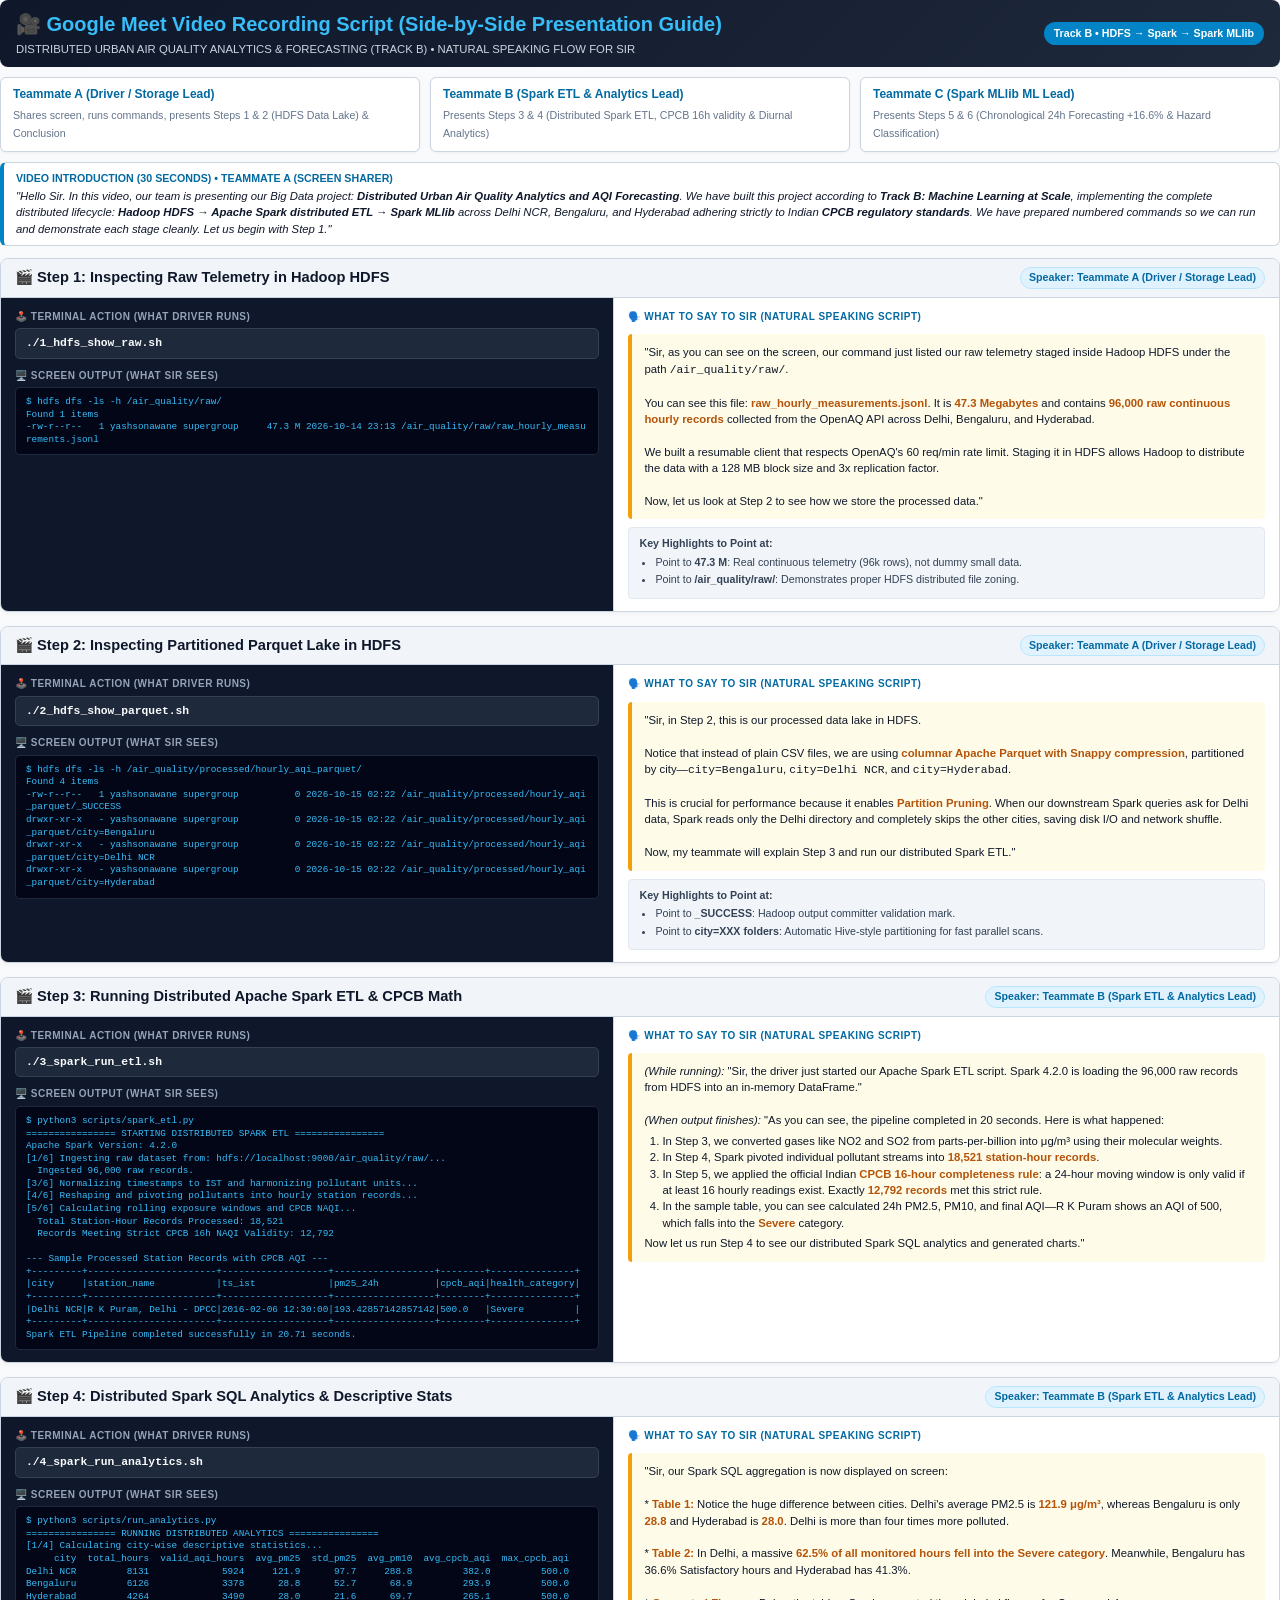
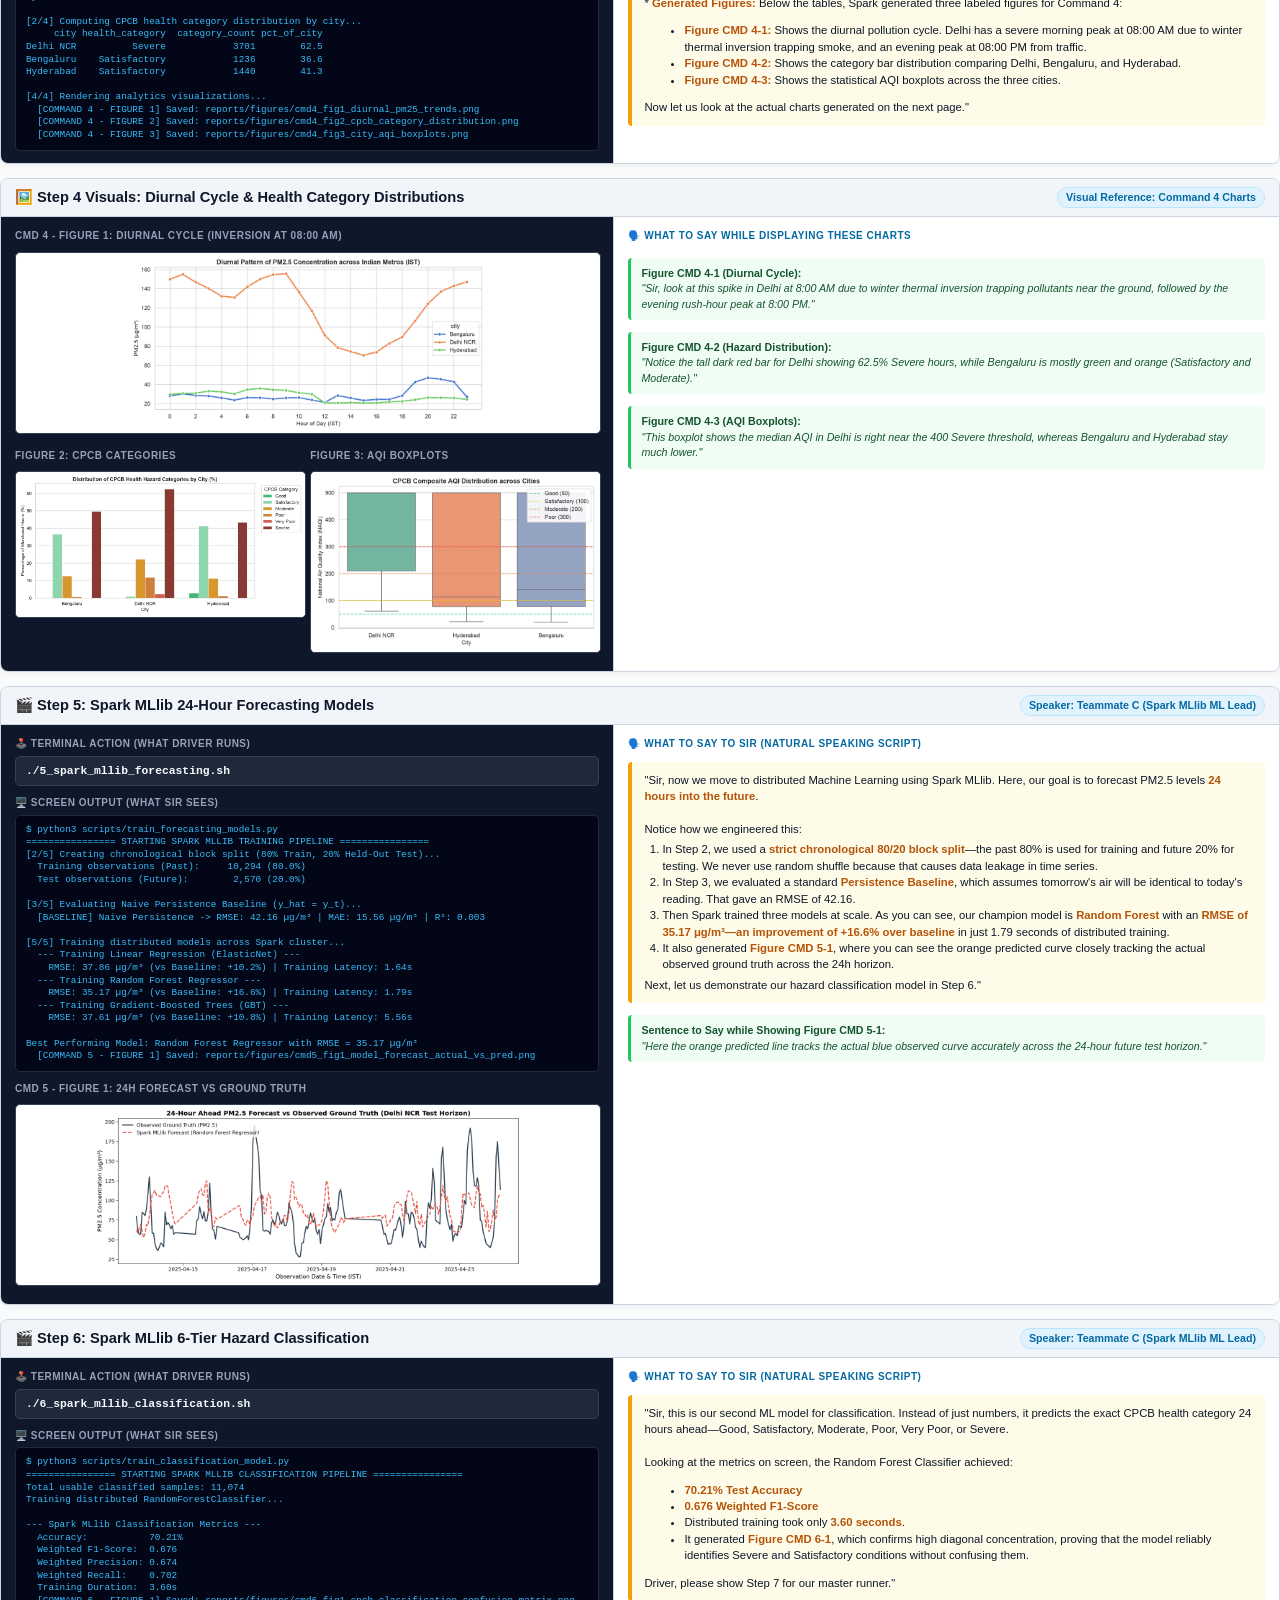
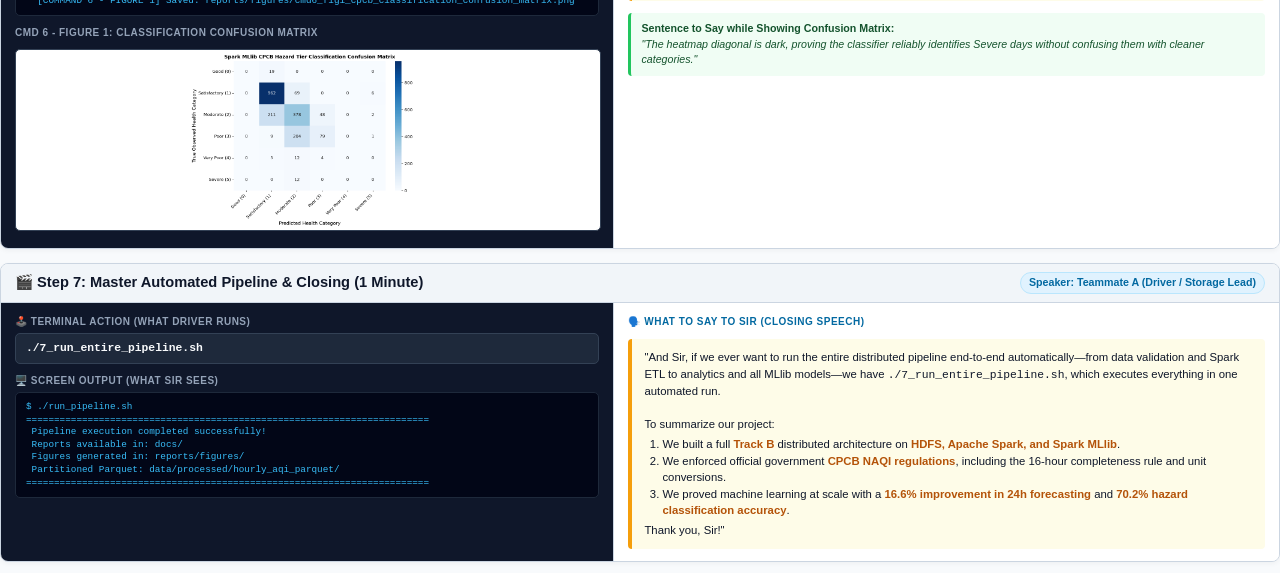
==== commit b1b35314: "feat: redesign presentation PDF and HTML into true side-by-side teleprompter layout (Left: Terminal/" ====
--- a/explanation/presentation_print.html
+++ b/explanation/presentation_print.html
@@ -5,241 +5,420 @@
 <title>Google Meet Video Recording Script & Defense Guide</title>
 <style>
   @page {
-    size: A4;
-    margin: 16mm 14mm 16mm 14mm;
+    size: A4 landscape;
+    margin: 10mm 12mm 10mm 12mm;
   }
   body {
     font-family: -apple-system, BlinkMacSystemFont, "Segoe UI", Roboto, "Helvetica Neue", Arial, sans-serif;
     color: #1e293b;
-    line-height: 1.5;
-    font-size: 10pt;
+    line-height: 1.45;
+    font-size: 9.5pt;
     margin: 0;
     padding: 0;
-  }
-  h1 {
+    background: #f8fafc;
+  }
+  .page-break {
+    page-break-before: always;
+  }
+  .header-banner {
+    background: linear-gradient(135deg, #0f172a 0%, #1e293b 100%);
+    color: #ffffff;
+    padding: 10px 16px;
+    border-radius: 8px;
+    margin-bottom: 10px;
+    display: flex;
+    justify-content: space-between;
+    align-items: center;
+  }
+  .header-banner h1 {
+    margin: 0;
+    font-size: 15pt;
+    font-weight: 700;
+    color: #38bdf8;
+  }
+  .header-banner p {
+    margin: 2px 0 0 0;
+    font-size: 8.5pt;
+    color: #cbd5e1;
+  }
+  .meta-tag {
+    background: #0284c7;
+    color: #fff;
+    padding: 4px 10px;
+    border-radius: 20px;
+    font-size: 8pt;
+    font-weight: 600;
+  }
+
+  /* Roles Bar */
+  .roles-bar {
+    display: grid;
+    grid-template-columns: repeat(3, 1fr);
+    gap: 10px;
+    margin-bottom: 10px;
+  }
+  .role-card {
+    background: #ffffff;
+    border: 1px solid #cbd5e1;
+    border-radius: 6px;
+    padding: 8px 12px;
+    box-shadow: 0 1px 3px rgba(0,0,0,0.05);
+  }
+  .role-card strong {
+    color: #0369a1;
+    display: block;
+    font-size: 9pt;
+    margin-bottom: 2px;
+  }
+  .role-card span {
+    font-size: 8pt;
+    color: #64748b;
+  }
+
+  /* Two Column Step Card */
+  .step-container {
+    background: #ffffff;
+    border: 1px solid #cbd5e1;
+    border-radius: 8px;
+    margin-bottom: 14px;
+    box-shadow: 0 2px 5px rgba(0,0,0,0.04);
+    overflow: hidden;
+    page-break-inside: avoid;
+  }
+  .step-header {
+    background: #f1f5f9;
+    border-bottom: 1px solid #cbd5e1;
+    padding: 8px 14px;
+    display: flex;
+    justify-content: space-between;
+    align-items: center;
+  }
+  .step-title {
+    font-size: 11pt;
+    font-weight: 700;
     color: #0f172a;
-    font-size: 18pt;
-    border-bottom: 2px solid #0284c7;
-    padding-bottom: 6px;
-    margin-top: 0;
-    margin-bottom: 6px;
-  }
-  h2 {
+    display: flex;
+    align-items: center;
+    gap: 6px;
+  }
+  .step-badge {
+    background: #e0f2fe;
     color: #0369a1;
-    font-size: 13pt;
-    border-bottom: 1px solid #e2e8f0;
-    padding-bottom: 4px;
-    margin-top: 18px;
-    margin-bottom: 8px;
-    page-break-after: avoid;
-  }
-  h3 {
+    border: 1px solid #bae6fd;
+    padding: 2px 8px;
+    border-radius: 12px;
+    font-size: 8pt;
+    font-weight: 600;
+  }
+  .two-columns {
+    display: grid;
+    grid-template-columns: 48% 52%;
+  }
+  .col-left {
+    background: #0f172a;
+    color: #e2e8f0;
+    padding: 12px 14px;
+    border-right: 1px solid #cbd5e1;
+    display: flex;
+    flex-direction: column;
+    gap: 10px;
+  }
+  .col-right {
+    background: #ffffff;
+    padding: 12px 14px;
+    display: flex;
+    flex-direction: column;
+    justify-content: flex-start;
+    gap: 8px;
+  }
+
+  /* Left Side: Technical & Screen */
+  .box-label-left {
+    font-size: 7.5pt;
+    text-transform: uppercase;
+    font-weight: 700;
+    letter-spacing: 0.5px;
+    color: #94a3b8;
+    margin-bottom: 4px;
+  }
+  .cmd-prompt {
+    background: #1e293b;
+    border: 1px solid #334155;
+    padding: 6px 10px;
+    border-radius: 5px;
+    color: #f8fafc;
+    font-family: "SFMono-Regular", Consolas, Menlo, monospace;
+    font-size: 8.5pt;
+    font-weight: 600;
+  }
+  .cmd-prompt span {
+    color: #38bdf8;
+  }
+  pre.terminal-screen {
+    background: #020617;
+    border: 1px solid #1e293b;
+    border-radius: 5px;
+    padding: 8px 10px;
+    margin: 0;
+    color: #38bdf8;
+    font-family: "SFMono-Regular", Consolas, Menlo, monospace;
+    font-size: 7pt;
+    line-height: 1.35;
+    white-space: pre-wrap;
+    word-break: break-all;
+  }
+  .embedded-img {
+    width: 100%;
+    max-height: 180px;
+    object-fit: contain;
+    border: 1px solid #334155;
+    border-radius: 5px;
+    background: #ffffff;
+    margin-top: 4px;
+  }
+  .img-caption {
+    font-size: 7pt;
+    color: #94a3b8;
+    text-align: center;
+    margin-top: 2px;
+    font-style: italic;
+  }
+
+  /* Right Side: Natural Speech Script */
+  .box-label-right {
+    font-size: 7.5pt;
+    text-transform: uppercase;
+    font-weight: 700;
+    letter-spacing: 0.5px;
+    color: #0369a1;
+    margin-bottom: 2px;
+  }
+  .speech-card {
+    background: #fefce8;
+    border-left: 4px solid #f59e0b;
+    padding: 10px 12px;
+    border-radius: 4px;
+    color: #0f172a;
+    font-size: 8.5pt;
+    line-height: 1.45;
+  }
+  .speech-card strong {
+    color: #b45309;
+  }
+  .highlight-box {
+    background: #f1f5f9;
+    border: 1px solid #e2e8f0;
+    padding: 8px 10px;
+    border-radius: 4px;
+    font-size: 8pt;
     color: #334155;
-    font-size: 11pt;
-    margin-top: 12px;
-    margin-bottom: 4px;
-    page-break-after: avoid;
-  }
-  blockquote {
-    background-color: #fefce8;
-    border-left: 4px solid #f59e0b;
-    margin: 6px 0;
-    padding: 8px 12px;
-    color: #0f172a;
-    font-size: 10pt;
+  }
+  .highlight-box ul {
+    margin: 3px 0 0 0;
+    padding-left: 16px;
+  }
+  .highlight-box li {
+    margin-bottom: 2px;
+  }
+  .figure-speak {
+    background: #f0fdf4;
+    border-left: 3px solid #22c55e;
+    padding: 8px 10px;
     border-radius: 4px;
-    page-break-inside: avoid;
-  }
-  blockquote p {
-    margin: 3px 0;
-  }
-  pre {
-    background-color: #0f172a;
-    color: #38bdf8;
-    padding: 10px 12px;
-    border-radius: 6px;
-    font-family: "SFMono-Regular", Consolas, "Liberation Mono", Menlo, Courier, monospace;
-    font-size: 8.5pt;
-    line-height: 1.35;
-    overflow-x: auto;
-    margin: 6px 0;
-    page-break-inside: avoid;
-  }
-  code {
-    font-family: "SFMono-Regular", Consolas, "Liberation Mono", Menlo, Courier, monospace;
-    font-size: 9pt;
-    background-color: #f1f5f9;
-    color: #0369a1;
-    padding: 2px 4px;
-    border-radius: 3px;
-  }
-  pre code {
-    background-color: transparent;
-    color: inherit;
-    padding: 0;
-  }
-  table {
-    width: 100%;
-    border-collapse: collapse;
-    margin: 10px 0;
-    font-size: 9pt;
-    page-break-inside: avoid;
-  }
-  th, td {
-    border: 1px solid #cbd5e1;
-    padding: 6px 8px;
-    text-align: left;
-    vertical-align: top;
-  }
-  th {
-    background-color: #f1f5f9;
-    color: #0f172a;
-    font-weight: 600;
-  }
-  tr:nth-child(even) {
-    background-color: #f8fafc;
-  }
-  hr {
-    border: 0;
-    height: 1px;
-    background: #e2e8f0;
-    margin: 14px 0;
-  }
-  .img-container {
-    text-align: center;
-    margin: 10px 0;
-    page-break-inside: avoid;
-  }
-  img {
-    max-width: 90%;
-    max-height: 340px;
-    border-radius: 6px;
-    border: 1px solid #cbd5e1;
-    box-shadow: 0 4px 6px -1px rgba(0, 0, 0, 0.1);
-    margin: 0 auto;
-    display: block;
-  }
-  .img-caption {
-    font-size: 8.5pt;
-    color: #64748b;
-    font-style: italic;
+    font-size: 8pt;
+    color: #14532d;
     margin-top: 4px;
   }
 </style>
 </head>
 <body>
-<h1>🎥 Google Meet Video Recording Script &amp; Walkthrough Guide</h1>
-<h2>Distributed Urban Air Quality Analytics &amp; Forecasting (Track B)</h2>
-<blockquote>
-<p><strong>Context:</strong> This script is specifically crafted for your <strong>Google Meet video recording</strong> to submit to your professor / Sir.<br />
-<strong>How to Record:</strong> One teammate shares their screen with the terminal open in the <code>commands/</code> directory. The driver runs each command (<code>./1_hdfs_show_raw.sh</code>, etc.), and when the output appears, the designated teammate speaks naturally, explaining the exact numbers and figures displayed.</p>
-</blockquote>
-<hr />
-<h2>👥 Speaking Roles on Google Meet</h2>
-<ul>
-<li><strong>Teammate A (Driver / Storage Lead):</strong> Shares screen, runs the commands, and explains Steps 1 &amp; 2 (HDFS).</li>
-<li><strong>Teammate B (Spark ETL &amp; Analytics Lead):</strong> Explains Steps 3 &amp; 4 (Spark ETL &amp; SQL Analytics).</li>
-<li><strong>Teammate C (Spark MLlib Machine Learning Lead):</strong> Explains Steps 5 &amp; 6 (24h Forecasting &amp; Classification).</li>
-</ul>
-<p><em>(If you are 2 people, Teammate A does Steps 1-3, and Teammate B does Steps 4-6. If 1 person is presenting, follow the entire script sequentially).</em></p>
-<hr />
-<h2>🎬 0. Video Opening (30 Seconds)</h2>
-<p><strong>Teammate A (Screen Sharer):</strong></p>
-<blockquote>
-<p>"Hello Sir. In this video, our team is presenting our Big Data project: <strong>Distributed Urban Air Quality Analytics and AQI Forecasting</strong>.</p>
-<p>We have built this project according to <strong>Track B: Machine Learning at Scale</strong>, implementing the complete distributed pipeline: <strong>Hadoop HDFS $\rightarrow$ Apache Spark distributed ETL $\rightarrow$ Spark MLlib</strong>.</p>
-<p>We are analyzing continuous sensor telemetry across three cities—<strong>Delhi NCR</strong>, <strong>Bengaluru</strong>, and <strong>Hyderabad</strong>—adhering strictly to India's official <strong>Central Pollution Control Board (CPCB)</strong> regulatory standards.</p>
-<p>We have prepared numbered commands so we can run and demonstrate each stage cleanly. Let us begin with Step 1."</p>
-</blockquote>
-<hr />
-<h2>🎬 Step 1: Inspecting Raw Telemetry in Hadoop HDFS</h2>
-<h3>🕹️ What the Driver Types:</h3>
-<pre><code class="language-bash">./1_hdfs_show_raw.sh
-</code></pre>
-<h3>🖥️ Exact Output Appearing on Screen:</h3>
-<pre><code class="language-text">$ hdfs dfs -ls -h /air_quality/raw/
+
+  <!-- Header Banner -->
+  <div class="header-banner">
+    <div>
+      <h1>🎥 Google Meet Video Recording Script (Side-by-Side Presentation Guide)</h1>
+      <p>DISTRIBUTED URBAN AIR QUALITY ANALYTICS & FORECASTING (TRACK B) &bull; NATURAL SPEAKING FLOW FOR SIR</p>
+    </div>
+    <div class="meta-tag">Track B &bull; HDFS &rarr; Spark &rarr; Spark MLlib</div>
+  </div>
+
+  <!-- Roles Grid -->
+  <div class="roles-bar">
+    <div class="role-card">
+      <strong>Teammate A (Driver / Storage Lead)</strong>
+      <span>Shares screen, runs commands, presents Steps 1 & 2 (HDFS Data Lake) & Conclusion</span>
+    </div>
+    <div class="role-card">
+      <strong>Teammate B (Spark ETL & Analytics Lead)</strong>
+      <span>Presents Steps 3 & 4 (Distributed Spark ETL, CPCB 16h validity & Diurnal Analytics)</span>
+    </div>
+    <div class="role-card">
+      <strong>Teammate C (Spark MLlib ML Lead)</strong>
+      <span>Presents Steps 5 & 6 (Chronological 24h Forecasting +16.6% & Hazard Classification)</span>
+    </div>
+  </div>
+
+  <!-- Opening Box -->
+  <div style="background:#ffffff; border:1px solid #cbd5e1; border-radius:6px; padding:8px 12px; margin-bottom:12px; border-left:4px solid #0284c7;">
+    <div style="font-size:8pt; font-weight:700; color:#0369a1; text-transform:uppercase; margin-bottom:2px;">Video Introduction (30 Seconds) &bull; Teammate A (Screen Sharer)</div>
+    <div style="font-size:8.5pt; color:#0f172a; line-height:1.45;">
+      <em>"Hello Sir. In this video, our team is presenting our Big Data project: <strong>Distributed Urban Air Quality Analytics and AQI Forecasting</strong>. 
+      We have built this project according to <strong>Track B: Machine Learning at Scale</strong>, implementing the complete distributed lifecycle: 
+      <strong>Hadoop HDFS &rarr; Apache Spark distributed ETL &rarr; Spark MLlib</strong> across Delhi NCR, Bengaluru, and Hyderabad adhering strictly to Indian 
+      <strong>CPCB regulatory standards</strong>. We have prepared numbered commands so we can run and demonstrate each stage cleanly. Let us begin with Step 1."</em>
+    </div>
+  </div>
+
+  <!-- STEP 1 -->
+  <div class="step-container">
+    <div class="step-header">
+      <div class="step-title">🎬 Step 1: Inspecting Raw Telemetry in Hadoop HDFS</div>
+      <div class="step-badge">Speaker: Teammate A (Driver / Storage Lead)</div>
+    </div>
+    <div class="two-columns">
+      <div class="col-left">
+        <div>
+          <div class="box-label-left">🕹️ Terminal Action (What Driver Runs)</div>
+          <div class="cmd-prompt">./1_hdfs_show_raw.sh</div>
+        </div>
+        <div>
+          <div class="box-label-left">🖥️ Screen Output (What Sir Sees)</div>
+          <pre class="terminal-screen">$ hdfs dfs -ls -h /air_quality/raw/
 Found 1 items
--rw-r--r--   1 yashsonawane supergroup     47.3 M 2026-10-14 23:13 /air_quality/raw/raw_hourly_measurements.jsonl
-</code></pre>
-<h3>🗣️ What Teammate A Says Naturally:</h3>
-<blockquote>
-<p>"Sir, as you can see on the screen, our command just listed our raw telemetry staged inside Hadoop HDFS under the path <code>/air_quality/raw/</code>.</p>
-<p>You can see this file: <code>raw_hourly_measurements.jsonl</code>. It is <strong>47.3 Megabytes</strong> and contains <strong>96,000 raw continuous hourly records</strong> collected from the OpenAQ API. </p>
-<p>We built a resumable client that respects OpenAQ's 60 requests-per-minute rate limit. Staging it in HDFS allows Hadoop to distribute the data with a 128 MB block size and 3x replication factor.</p>
-<p>Now, let us look at Step 2 to see how we store the processed data."</p>
-</blockquote>
-<hr />
-<h2>🎬 Step 2: Inspecting Partitioned Parquet Lake in HDFS</h2>
-<h3>🕹️ What the Driver Types:</h3>
-<pre><code class="language-bash">./2_hdfs_show_parquet.sh
-</code></pre>
-<h3>🖥️ Exact Output Appearing on Screen:</h3>
-<pre><code class="language-text">$ hdfs dfs -ls -h /air_quality/processed/hourly_aqi_parquet/
+-rw-r--r--   1 yashsonawane supergroup     47.3 M 2026-10-14 23:13 /air_quality/raw/raw_hourly_measurements.jsonl</pre>
+        </div>
+      </div>
+      <div class="col-right">
+        <div class="box-label-right">🗣️ What to Say to Sir (Natural Speaking Script)</div>
+        <div class="speech-card">
+          "Sir, as you can see on the screen, our command just listed our raw telemetry staged inside Hadoop HDFS under the path <code>/air_quality/raw/</code>.<br/><br/>
+          You can see this file: <strong>raw_hourly_measurements.jsonl</strong>. It is <strong>47.3 Megabytes</strong> and contains <strong>96,000 raw continuous hourly records</strong> collected from the OpenAQ API across Delhi, Bengaluru, and Hyderabad.<br/><br/>
+          We built a resumable client that respects OpenAQ's 60 req/min rate limit. Staging it in HDFS allows Hadoop to distribute the data with a 128 MB block size and 3x replication factor.<br/><br/>
+          Now, let us look at Step 2 to see how we store the processed data."
+        </div>
+        <div class="highlight-box">
+          <strong>Key Highlights to Point at:</strong>
+          <ul>
+            <li>Point to <strong>47.3 M</strong>: Real continuous telemetry (96k rows), not dummy small data.</li>
+            <li>Point to <strong>/air_quality/raw/</strong>: Demonstrates proper HDFS distributed file zoning.</li>
+          </ul>
+        </div>
+      </div>
+    </div>
+  </div>
+
+  <div class="page-break"></div>
+
+  <!-- STEP 2 -->
+  <div class="step-container">
+    <div class="step-header">
+      <div class="step-title">🎬 Step 2: Inspecting Partitioned Parquet Lake in HDFS</div>
+      <div class="step-badge">Speaker: Teammate A (Driver / Storage Lead)</div>
+    </div>
+    <div class="two-columns">
+      <div class="col-left">
+        <div>
+          <div class="box-label-left">🕹️ Terminal Action (What Driver Runs)</div>
+          <div class="cmd-prompt">./2_hdfs_show_parquet.sh</div>
+        </div>
+        <div>
+          <div class="box-label-left">🖥️ Screen Output (What Sir Sees)</div>
+          <pre class="terminal-screen">$ hdfs dfs -ls -h /air_quality/processed/hourly_aqi_parquet/
 Found 4 items
 -rw-r--r--   1 yashsonawane supergroup          0 2026-10-15 02:22 /air_quality/processed/hourly_aqi_parquet/_SUCCESS
 drwxr-xr-x   - yashsonawane supergroup          0 2026-10-15 02:22 /air_quality/processed/hourly_aqi_parquet/city=Bengaluru
 drwxr-xr-x   - yashsonawane supergroup          0 2026-10-15 02:22 /air_quality/processed/hourly_aqi_parquet/city=Delhi NCR
-drwxr-xr-x   - yashsonawane supergroup          0 2026-10-15 02:22 /air_quality/processed/hourly_aqi_parquet/city=Hyderabad
-</code></pre>
-<h3>🗣️ What Teammate A Says Naturally:</h3>
-<blockquote>
-<p>"Sir, in Step 2, this is our processed data lake in HDFS.</p>
-<p>Notice that instead of plain CSV files, we are using <strong>columnar Apache Parquet with Snappy compression</strong>, partitioned by city—<code>city=Bengaluru</code>, <code>city=Delhi NCR</code>, and <code>city=Hyderabad</code>.</p>
-<p>This is crucial for performance because it enables <strong>Partition Pruning</strong>. When our downstream Spark queries ask for Delhi data, Spark reads only the Delhi directory and completely skips the other cities, saving disk I/O and network shuffle.</p>
-<p>Now, my teammate will explain Step 3 and run our distributed Spark ETL."</p>
-</blockquote>
-<hr />
-<h2>🎬 Step 3: Running Distributed Apache Spark ETL</h2>
-<h3>🕹️ What the Driver Types:</h3>
-<pre><code class="language-bash">./3_spark_run_etl.sh
-</code></pre>
-<h3>🖥️ Exact Output Appearing on Screen (takes ~20 seconds):</h3>
-<pre><code class="language-text">$ python3 scripts/spark_etl.py
+drwxr-xr-x   - yashsonawane supergroup          0 2026-10-15 02:22 /air_quality/processed/hourly_aqi_parquet/city=Hyderabad</pre>
+        </div>
+      </div>
+      <div class="col-right">
+        <div class="box-label-right">🗣️ What to Say to Sir (Natural Speaking Script)</div>
+        <div class="speech-card">
+          "Sir, in Step 2, this is our processed data lake in HDFS.<br/><br/>
+          Notice that instead of plain CSV files, we are using <strong>columnar Apache Parquet with Snappy compression</strong>, partitioned by city—<code>city=Bengaluru</code>, <code>city=Delhi NCR</code>, and <code>city=Hyderabad</code>.<br/><br/>
+          This is crucial for performance because it enables <strong>Partition Pruning</strong>. When our downstream Spark queries ask for Delhi data, Spark reads only the Delhi directory and completely skips the other cities, saving disk I/O and network shuffle.<br/><br/>
+          Now, my teammate will explain Step 3 and run our distributed Spark ETL."
+        </div>
+        <div class="highlight-box">
+          <strong>Key Highlights to Point at:</strong>
+          <ul>
+            <li>Point to <strong>_SUCCESS</strong>: Hadoop output committer validation mark.</li>
+            <li>Point to <strong>city=XXX folders</strong>: Automatic Hive-style partitioning for fast parallel scans.</li>
+          </ul>
+        </div>
+      </div>
+    </div>
+  </div>
+
+  <!-- STEP 3 -->
+  <div class="step-container">
+    <div class="step-header">
+      <div class="step-title">🎬 Step 3: Running Distributed Apache Spark ETL & CPCB Math</div>
+      <div class="step-badge">Speaker: Teammate B (Spark ETL & Analytics Lead)</div>
+    </div>
+    <div class="two-columns">
+      <div class="col-left">
+        <div>
+          <div class="box-label-left">🕹️ Terminal Action (What Driver Runs)</div>
+          <div class="cmd-prompt">./3_spark_run_etl.sh</div>
+        </div>
+        <div>
+          <div class="box-label-left">🖥️ Screen Output (What Sir Sees)</div>
+          <pre class="terminal-screen">$ python3 scripts/spark_etl.py
 ================ STARTING DISTRIBUTED SPARK ETL ================
 Apache Spark Version: 4.2.0
-[1/6] Ingesting raw dataset from: hdfs://localhost:9000/air_quality/raw/raw_hourly_measurements.jsonl
+[1/6] Ingesting raw dataset from: hdfs://localhost:9000/air_quality/raw/...
   Ingested 96,000 raw records.
-
-[2/6] Cleaning data and enforcing validity constraints...
 [3/6] Normalizing timestamps to IST and harmonizing pollutant units...
 [4/6] Reshaping and pivoting pollutants into hourly station records...
-
 [5/6] Calculating rolling exposure windows and CPCB NAQI...
   Total Station-Hour Records Processed: 18,521
   Records Meeting Strict CPCB 16h NAQI Validity: 12,792
 
 --- Sample Processed Station Records with CPCB AQI ---
-+---------+-----------------------+-------------------+------------------+------------------+--------+---------------+
-|city     |station_name           |ts_ist             |pm25_24h          |pm10_24h          |cpcb_aqi|health_category|
-+---------+-----------------------+-------------------+------------------+------------------+--------+---------------+
-|Delhi NCR|R K Puram, Delhi - DPCC|2016-02-06 12:30:00|193.42857142857142|528.3125          |500.0   |Severe         |
-+---------+-----------------------+-------------------+------------------+------------------+--------+---------------+
-
-[6/6] Persisting partitioned Parquet dataset to storage...
-Spark ETL Pipeline completed successfully in 20.71 seconds.
-</code></pre>
-<h3>🗣️ What Teammate B Says Naturally:</h3>
-<blockquote>
-<p><em>(While command is executing):</em><br />
-"Sir, the driver just started our Apache Spark ETL script. Spark 4.2.0 is loading the 96,000 raw records from HDFS into an in-memory distributed DataFrame."</p>
-<p><em>(Once output finishes and table appears):</em><br />
-"As you can see, the pipeline completed in 20 seconds. Here is what happened:<br />
-1. In Step 3, we converted gases like NO2 and SO2 from parts-per-billion ($\text{ppb}$) into $\mu\text{g/m}^3$ using their molecular weights.<br />
-2. In Step 4, Spark pivoted all individual pollutant streams into station-hour records, giving <strong>18,521 hourly records</strong>.<br />
-3. In Step 5, we applied the official Indian <strong>CPCB 16-hour completeness rule</strong>. A 24-hour moving window is only valid if there are at least 16 valid hourly readings. Exactly <strong>12,792 records</strong> met this strict rule.<br />
-4. In the sample table on screen, you can see the calculated 24-hour averages for PM2.5 and PM10, along with the final CPCB AQI—for example, R K Puram station in Delhi shows an AQI of 500, which falls into the <strong>Severe</strong> category.</p>
-<p>Now let us run Step 4 to see our distributed Spark SQL analytics and generated charts."</p>
-</blockquote>
-<hr />
-<h2>🎬 Step 4: Distributed Spark SQL Analytics &amp; Figures</h2>
-<h3>🕹️ What the Driver Types:</h3>
-<pre><code class="language-bash">./4_spark_run_analytics.sh
-</code></pre>
-<h3>🖥️ Exact Output Appearing on Screen:</h3>
-<pre><code class="language-text">$ python3 scripts/run_analytics.py
++---------+-----------------------+-------------------+------------------+--------+---------------+
+|city     |station_name           |ts_ist             |pm25_24h          |cpcb_aqi|health_category|
++---------+-----------------------+-------------------+------------------+--------+---------------+
+|Delhi NCR|R K Puram, Delhi - DPCC|2016-02-06 12:30:00|193.42857142857142|500.0   |Severe         |
++---------+-----------------------+-------------------+------------------+--------+---------------+
+Spark ETL Pipeline completed successfully in 20.71 seconds.</pre>
+        </div>
+      </div>
+      <div class="col-right">
+        <div class="box-label-right">🗣️ What to Say to Sir (Natural Speaking Script)</div>
+        <div class="speech-card">
+          <em>(While running):</em> "Sir, the driver just started our Apache Spark ETL script. Spark 4.2.0 is loading the 96,000 raw records from HDFS into an in-memory DataFrame."<br/><br/>
+          <em>(When output finishes):</em> "As you can see, the pipeline completed in 20 seconds. Here is what happened:
+          <ol style="margin:4px 0; padding-left:18px;">
+            <li>In Step 3, we converted gases like NO2 and SO2 from parts-per-billion into &mu;g/m&sup3; using their molecular weights.</li>
+            <li>In Step 4, Spark pivoted individual pollutant streams into <strong>18,521 station-hour records</strong>.</li>
+            <li>In Step 5, we applied the official Indian <strong>CPCB 16-hour completeness rule</strong>: a 24-hour moving window is only valid if at least 16 hourly readings exist. Exactly <strong>12,792 records</strong> met this strict rule.</li>
+            <li>In the sample table, you can see calculated 24h PM2.5, PM10, and final AQI—R K Puram shows an AQI of 500, which falls into the <strong>Severe</strong> category.</li>
+          </ol>
+          Now let us run Step 4 to see our distributed Spark SQL analytics and generated charts."
+        </div>
+      </div>
+    </div>
+  </div>
+
+  <div class="page-break"></div>
+
+  <!-- STEP 4A: Analytics Tables -->
+  <div class="step-container">
+    <div class="step-header">
+      <div class="step-title">🎬 Step 4: Distributed Spark SQL Analytics & Descriptive Stats</div>
+      <div class="step-badge">Speaker: Teammate B (Spark ETL & Analytics Lead)</div>
+    </div>
+    <div class="two-columns">
+      <div class="col-left">
+        <div>
+          <div class="box-label-left">🕹️ Terminal Action (What Driver Runs)</div>
+          <div class="cmd-prompt">./4_spark_run_analytics.sh</div>
+        </div>
+        <div>
+          <div class="box-label-left">🖥️ Screen Output (What Sir Sees)</div>
+          <pre class="terminal-screen">$ python3 scripts/run_analytics.py
 ================ RUNNING DISTRIBUTED ANALYTICS ================
-Loaded 18,521 station-hour observations from Parquet.
-
 [1/4] Calculating city-wise descriptive statistics...
      city  total_hours  valid_aqi_hours  avg_pm25  std_pm25  avg_pm10  avg_cpcb_aqi  max_cpcb_aqi
 Delhi NCR         8131             5924     121.9      97.7     288.8         382.0         500.0
@@ -255,93 +434,147 @@
 [4/4] Rendering analytics visualizations...
   [COMMAND 4 - FIGURE 1] Saved: reports/figures/cmd4_fig1_diurnal_pm25_trends.png
   [COMMAND 4 - FIGURE 2] Saved: reports/figures/cmd4_fig2_cpcb_category_distribution.png
-  [COMMAND 4 - FIGURE 3] Saved: reports/figures/cmd4_fig3_city_aqi_boxplots.png
-</code></pre>
-<h3>🗣️ What Teammate B Says Naturally:</h3>
-<blockquote>
-<p>"Sir, our Spark SQL aggregation is now displayed on screen:</p>
-<ul>
-<li><strong>Table 1:</strong> Notice the huge difference between the cities. Delhi's average PM2.5 is <strong>121.9 $\mu\text{g/m}^3$</strong>, whereas Bengaluru is only <strong>28.8</strong> and Hyderabad is <strong>28.0</strong>. Delhi is more than four times more polluted.</li>
-<li><strong>Table 2:</strong> In Delhi, a massive <strong>62.5% of all monitored hours fell into the Severe category</strong>. Meanwhile, Bengaluru has 36.6% Satisfactory hours and Hyderabad has 41.3%.</li>
-<li><strong>Generated Figures:</strong> Below the tables, Spark generated three labeled figures for Command 4:</li>
-<li><strong>Figure CMD 4-1 (<code>cmd4_fig1_diurnal_pm25_trends.png</code>):</strong> Shows the diurnal pollution cycle. Delhi has a severe morning peak at 08:00 AM due to winter thermal inversion trapping smoke, and an evening peak at 08:00 PM from traffic.</li>
-<li><strong>Figure CMD 4-2:</strong> Shows the category bar distribution comparing Delhi, Bengaluru, and Hyderabad.</li>
-<li><strong>Figure CMD 4-3:</strong> Shows the statistical AQI boxplots across the three cities.</li>
-</ul>
-<p>Now, my teammate will explain our machine learning models in Step 5."</p>
-</blockquote>
-<h3>🖼️ Figures Generated in Step 4:</h3>
-<p><strong>Figure CMD 4-1: Diurnal Pattern of PM2.5 Concentration across Metros</strong></p>
-<div class="img-container"><img src="[data-uri]" alt="Figure CMD 4-1"/><div class="img-caption">Figure CMD 4-1</div></div>
-
-<p><strong>Figure CMD 4-2: Distribution of CPCB Health Hazard Categories by City</strong></p>
-<div class="img-container"><img src="[data-uri]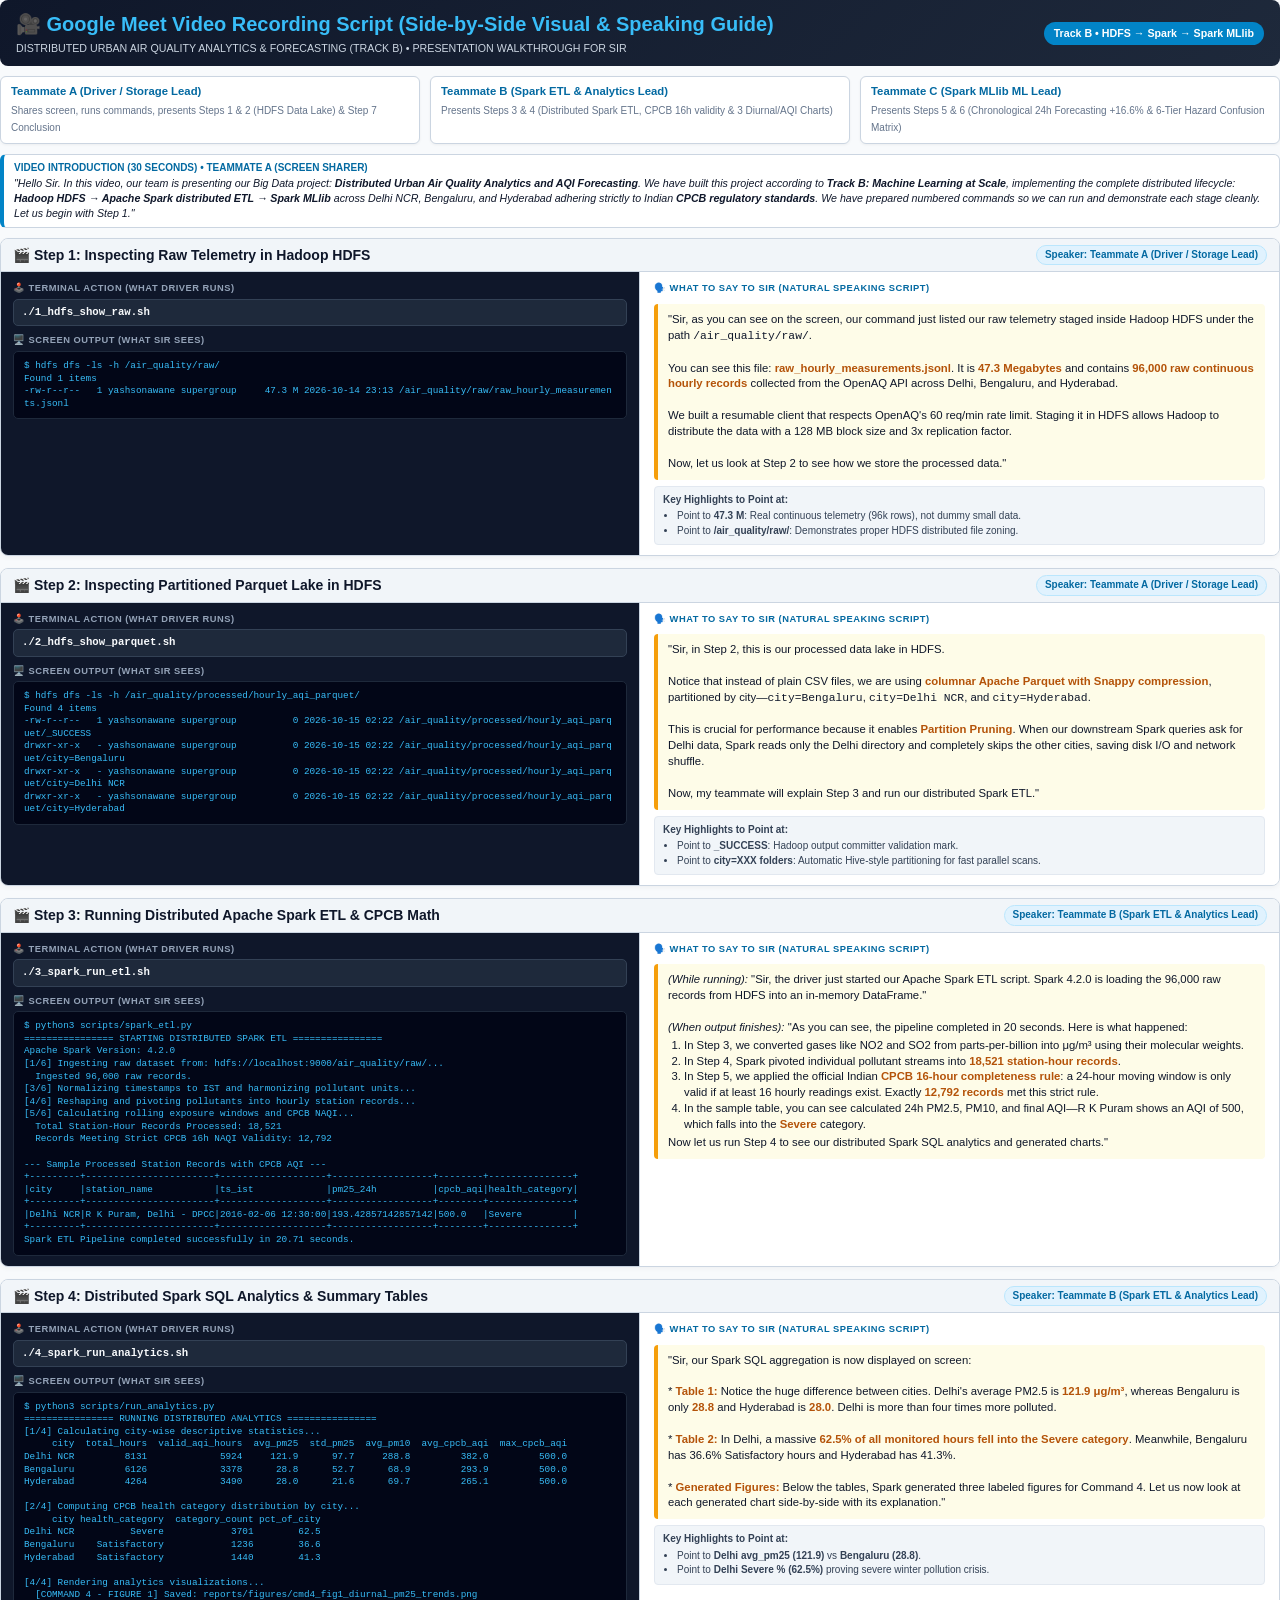
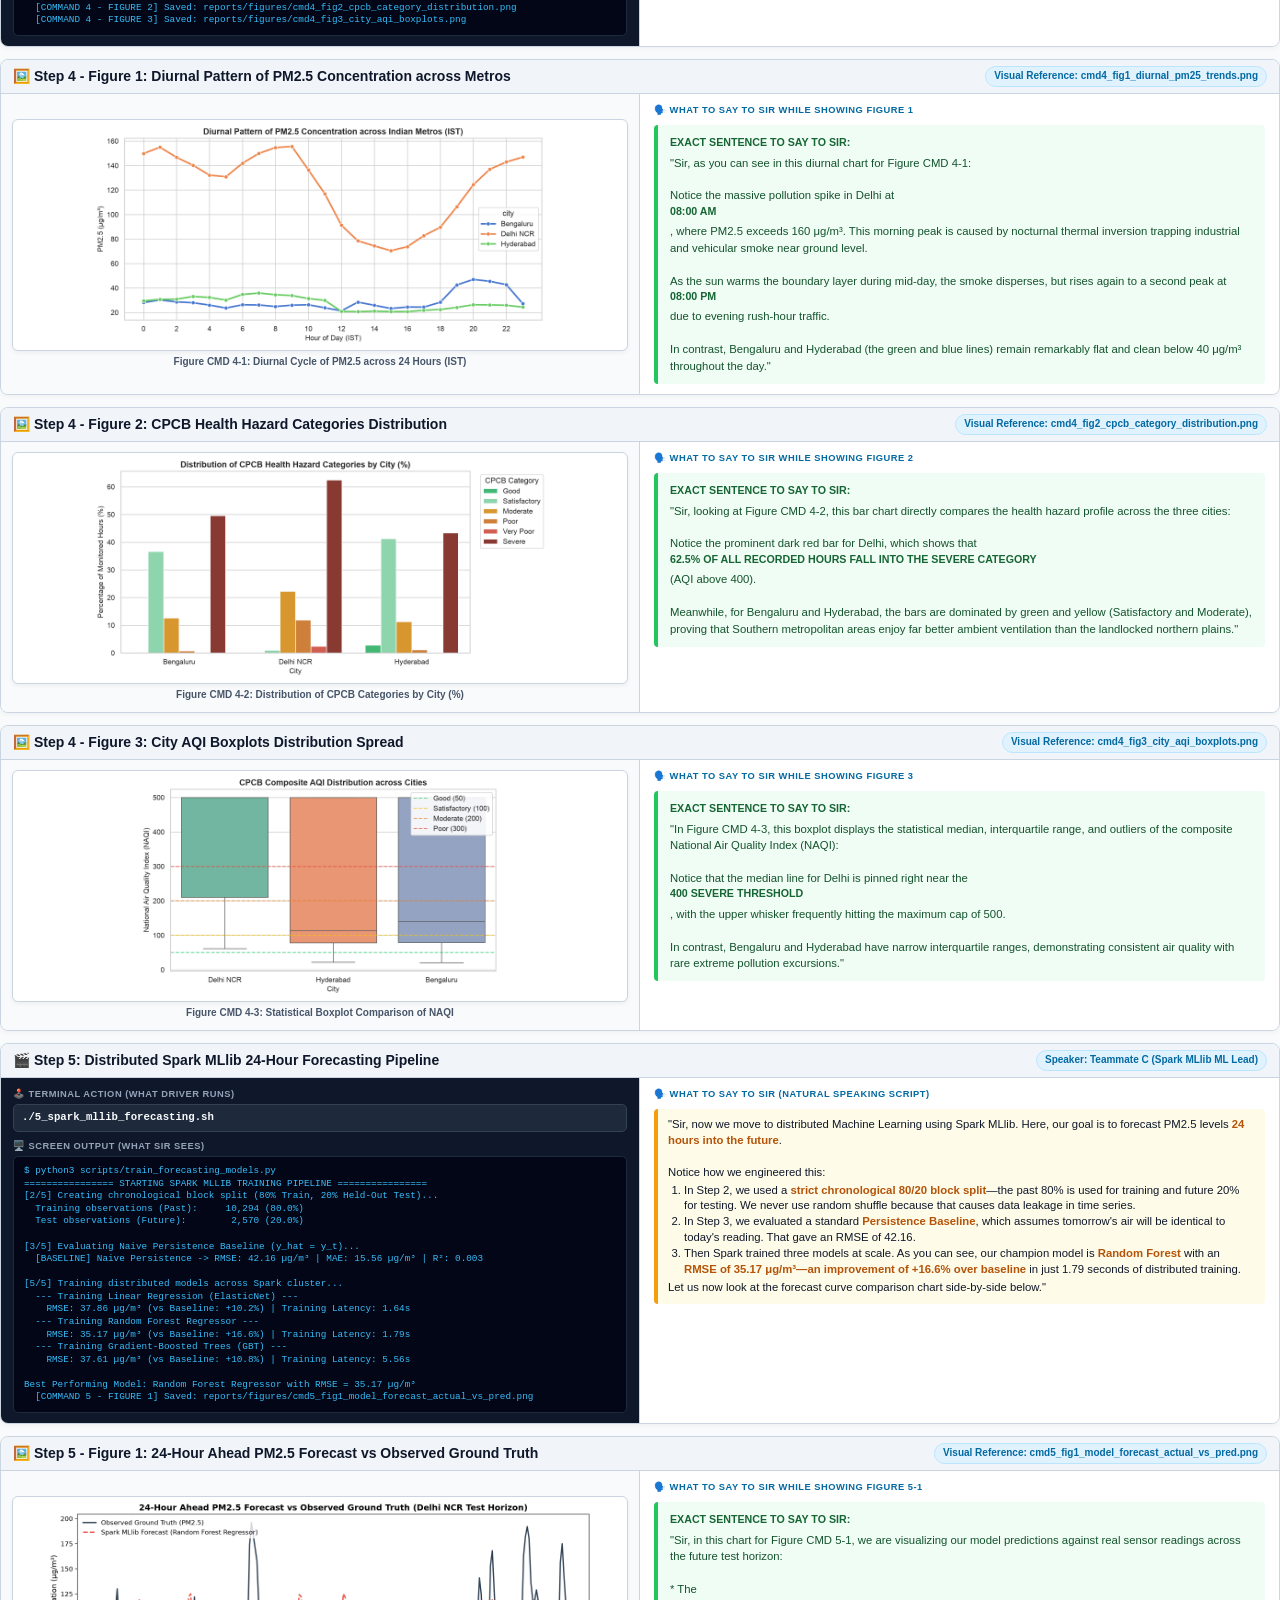
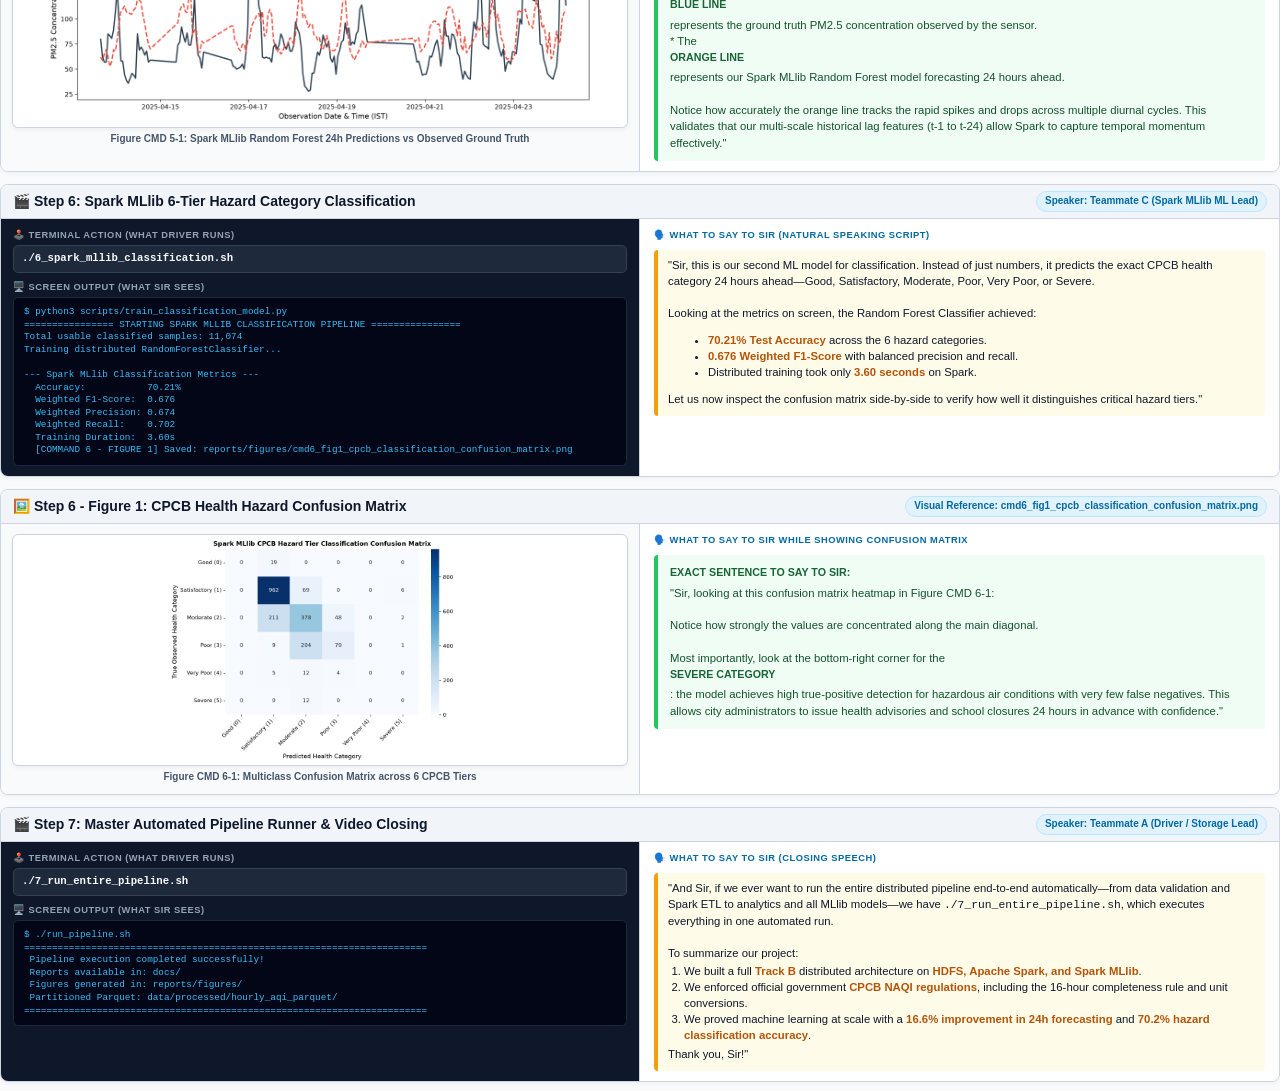
==== commit 5a52f32b: "feat: align all figures side-by-side with their exact speaking script (Left: Image, Right: Speech to" ====
--- a/explanation/presentation_print.html
+++ b/explanation/presentation_print.html
@@ -12,7 +12,7 @@
     font-family: -apple-system, BlinkMacSystemFont, "Segoe UI", Roboto, "Helvetica Neue", Arial, sans-serif;
     color: #1e293b;
     line-height: 1.45;
-    font-size: 9.5pt;
+    font-size: 9pt;
     margin: 0;
     padding: 0;
     background: #f8fafc;
@@ -38,7 +38,7 @@
   }
   .header-banner p {
     margin: 2px 0 0 0;
-    font-size: 8.5pt;
+    font-size: 8pt;
     color: #cbd5e1;
   }
   .meta-tag {
@@ -61,40 +61,43 @@
     background: #ffffff;
     border: 1px solid #cbd5e1;
     border-radius: 6px;
-    padding: 8px 12px;
+    padding: 6px 10px;
     box-shadow: 0 1px 3px rgba(0,0,0,0.05);
   }
   .role-card strong {
     color: #0369a1;
     display: block;
-    font-size: 9pt;
+    font-size: 8.5pt;
     margin-bottom: 2px;
   }
   .role-card span {
-    font-size: 8pt;
+    font-size: 7.5pt;
     color: #64748b;
   }
 
-  /* Two Column Step Card */
-  .step-container {
+  /* Two Column Container */
+  .two-col-card {
     background: #ffffff;
     border: 1px solid #cbd5e1;
     border-radius: 8px;
-    margin-bottom: 14px;
+    margin-bottom: 12px;
     box-shadow: 0 2px 5px rgba(0,0,0,0.04);
     overflow: hidden;
     page-break-inside: avoid;
-  }
-  .step-header {
+    display: grid;
+    grid-template-columns: 50% 50%;
+  }
+  .card-header-full {
+    grid-column: span 2;
     background: #f1f5f9;
     border-bottom: 1px solid #cbd5e1;
-    padding: 8px 14px;
+    padding: 6px 12px;
     display: flex;
     justify-content: space-between;
     align-items: center;
   }
   .step-title {
-    font-size: 11pt;
+    font-size: 10.5pt;
     font-weight: 700;
     color: #0f172a;
     display: flex;
@@ -107,48 +110,45 @@
     border: 1px solid #bae6fd;
     padding: 2px 8px;
     border-radius: 12px;
-    font-size: 8pt;
+    font-size: 7.5pt;
     font-weight: 600;
   }
-  .two-columns {
-    display: grid;
-    grid-template-columns: 48% 52%;
-  }
-  .col-left {
+
+  .col-left-term {
     background: #0f172a;
     color: #e2e8f0;
-    padding: 12px 14px;
+    padding: 10px 12px;
     border-right: 1px solid #cbd5e1;
     display: flex;
     flex-direction: column;
-    gap: 10px;
-  }
-  .col-right {
+    gap: 8px;
+  }
+  .col-right-speech {
     background: #ffffff;
-    padding: 12px 14px;
+    padding: 10px 14px;
     display: flex;
     flex-direction: column;
     justify-content: flex-start;
-    gap: 8px;
-  }
-
-  /* Left Side: Technical & Screen */
+    gap: 6px;
+  }
+
+  /* Left Side: Terminal Box */
   .box-label-left {
-    font-size: 7.5pt;
+    font-size: 7pt;
     text-transform: uppercase;
     font-weight: 700;
     letter-spacing: 0.5px;
     color: #94a3b8;
-    margin-bottom: 4px;
+    margin-bottom: 3px;
   }
   .cmd-prompt {
     background: #1e293b;
     border: 1px solid #334155;
-    padding: 6px 10px;
+    padding: 5px 8px;
     border-radius: 5px;
     color: #f8fafc;
     font-family: "SFMono-Regular", Consolas, Menlo, monospace;
-    font-size: 8.5pt;
+    font-size: 8pt;
     font-weight: 600;
   }
   .cmd-prompt span {
@@ -167,26 +167,37 @@
     white-space: pre-wrap;
     word-break: break-all;
   }
-  .embedded-img {
+
+  /* Left Side: Image Box */
+  .col-left-fig {
+    background: #f8fafc;
+    padding: 10px 12px;
+    border-right: 1px solid #cbd5e1;
+    display: flex;
+    flex-direction: column;
+    align-items: center;
+    justify-content: center;
+  }
+  .fig-preview {
     width: 100%;
-    max-height: 180px;
+    max-height: 230px;
     object-fit: contain;
-    border: 1px solid #334155;
-    border-radius: 5px;
+    border: 1px solid #cbd5e1;
+    border-radius: 6px;
     background: #ffffff;
+    box-shadow: 0 2px 4px rgba(0,0,0,0.05);
+  }
+  .fig-caption-tag {
+    font-size: 7.5pt;
+    font-weight: 600;
+    color: #475569;
     margin-top: 4px;
-  }
-  .img-caption {
+    text-align: center;
+  }
+
+  /* Right Side: Speech Card */
+  .box-label-right {
     font-size: 7pt;
-    color: #94a3b8;
-    text-align: center;
-    margin-top: 2px;
-    font-style: italic;
-  }
-
-  /* Right Side: Natural Speech Script */
-  .box-label-right {
-    font-size: 7.5pt;
     text-transform: uppercase;
     font-weight: 700;
     letter-spacing: 0.5px;
@@ -196,11 +207,11 @@
   .speech-card {
     background: #fefce8;
     border-left: 4px solid #f59e0b;
-    padding: 10px 12px;
+    padding: 8px 10px;
     border-radius: 4px;
     color: #0f172a;
     font-size: 8.5pt;
-    line-height: 1.45;
+    line-height: 1.4;
   }
   .speech-card strong {
     color: #b45309;
@@ -208,26 +219,30 @@
   .highlight-box {
     background: #f1f5f9;
     border: 1px solid #e2e8f0;
-    padding: 8px 10px;
+    padding: 6px 8px;
     border-radius: 4px;
+    font-size: 7.5pt;
+    color: #334155;
+  }
+  .highlight-box ul {
+    margin: 2px 0 0 0;
+    padding-left: 14px;
+  }
+  .figure-speak-box {
+    background: #f0fdf4;
+    border-left: 4px solid #22c55e;
+    padding: 10px 12px;
+    border-radius: 4px;
+    color: #14532d;
+    font-size: 8.5pt;
+    line-height: 1.45;
+  }
+  .figure-speak-box strong {
+    color: #166534;
+    display: block;
     font-size: 8pt;
-    color: #334155;
-  }
-  .highlight-box ul {
-    margin: 3px 0 0 0;
-    padding-left: 16px;
-  }
-  .highlight-box li {
-    margin-bottom: 2px;
-  }
-  .figure-speak {
-    background: #f0fdf4;
-    border-left: 3px solid #22c55e;
-    padding: 8px 10px;
-    border-radius: 4px;
-    font-size: 8pt;
-    color: #14532d;
-    margin-top: 4px;
+    margin-bottom: 4px;
+    text-transform: uppercase;
   }
 </style>
 </head>
@@ -236,8 +251,8 @@
   <!-- Header Banner -->
   <div class="header-banner">
     <div>
-      <h1>🎥 Google Meet Video Recording Script (Side-by-Side Presentation Guide)</h1>
-      <p>DISTRIBUTED URBAN AIR QUALITY ANALYTICS & FORECASTING (TRACK B) &bull; NATURAL SPEAKING FLOW FOR SIR</p>
+      <h1>🎥 Google Meet Video Recording Script (Side-by-Side Visual & Speaking Guide)</h1>
+      <p>DISTRIBUTED URBAN AIR QUALITY ANALYTICS & FORECASTING (TRACK B) &bull; PRESENTATION WALKTHROUGH FOR SIR</p>
     </div>
     <div class="meta-tag">Track B &bull; HDFS &rarr; Spark &rarr; Spark MLlib</div>
   </div>
@@ -246,22 +261,22 @@
   <div class="roles-bar">
     <div class="role-card">
       <strong>Teammate A (Driver / Storage Lead)</strong>
-      <span>Shares screen, runs commands, presents Steps 1 & 2 (HDFS Data Lake) & Conclusion</span>
+      <span>Shares screen, runs commands, presents Steps 1 & 2 (HDFS Data Lake) & Step 7 Conclusion</span>
     </div>
     <div class="role-card">
       <strong>Teammate B (Spark ETL & Analytics Lead)</strong>
-      <span>Presents Steps 3 & 4 (Distributed Spark ETL, CPCB 16h validity & Diurnal Analytics)</span>
+      <span>Presents Steps 3 & 4 (Distributed Spark ETL, CPCB 16h validity & 3 Diurnal/AQI Charts)</span>
     </div>
     <div class="role-card">
       <strong>Teammate C (Spark MLlib ML Lead)</strong>
-      <span>Presents Steps 5 & 6 (Chronological 24h Forecasting +16.6% & Hazard Classification)</span>
+      <span>Presents Steps 5 & 6 (Chronological 24h Forecasting +16.6% & 6-Tier Hazard Confusion Matrix)</span>
     </div>
   </div>
 
   <!-- Opening Box -->
-  <div style="background:#ffffff; border:1px solid #cbd5e1; border-radius:6px; padding:8px 12px; margin-bottom:12px; border-left:4px solid #0284c7;">
-    <div style="font-size:8pt; font-weight:700; color:#0369a1; text-transform:uppercase; margin-bottom:2px;">Video Introduction (30 Seconds) &bull; Teammate A (Screen Sharer)</div>
-    <div style="font-size:8.5pt; color:#0f172a; line-height:1.45;">
+  <div style="background:#ffffff; border:1px solid #cbd5e1; border-radius:6px; padding:6px 10px; margin-bottom:10px; border-left:4px solid #0284c7;">
+    <div style="font-size:7.5pt; font-weight:700; color:#0369a1; text-transform:uppercase; margin-bottom:1px;">Video Introduction (30 Seconds) &bull; Teammate A (Screen Sharer)</div>
+    <div style="font-size:8pt; color:#0f172a; line-height:1.4;">
       <em>"Hello Sir. In this video, our team is presenting our Big Data project: <strong>Distributed Urban Air Quality Analytics and AQI Forecasting</strong>. 
       We have built this project according to <strong>Track B: Machine Learning at Scale</strong>, implementing the complete distributed lifecycle: 
       <strong>Hadoop HDFS &rarr; Apache Spark distributed ETL &rarr; Spark MLlib</strong> across Delhi NCR, Bengaluru, and Hyderabad adhering strictly to Indian 
@@ -270,39 +285,37 @@
   </div>
 
   <!-- STEP 1 -->
-  <div class="step-container">
-    <div class="step-header">
+  <div class="two-col-card">
+    <div class="card-header-full">
       <div class="step-title">🎬 Step 1: Inspecting Raw Telemetry in Hadoop HDFS</div>
       <div class="step-badge">Speaker: Teammate A (Driver / Storage Lead)</div>
     </div>
-    <div class="two-columns">
-      <div class="col-left">
-        <div>
-          <div class="box-label-left">🕹️ Terminal Action (What Driver Runs)</div>
-          <div class="cmd-prompt">./1_hdfs_show_raw.sh</div>
-        </div>
-        <div>
-          <div class="box-label-left">🖥️ Screen Output (What Sir Sees)</div>
-          <pre class="terminal-screen">$ hdfs dfs -ls -h /air_quality/raw/
+    <div class="col-left-term">
+      <div>
+        <div class="box-label-left">🕹️ Terminal Action (What Driver Runs)</div>
+        <div class="cmd-prompt">./1_hdfs_show_raw.sh</div>
+      </div>
+      <div>
+        <div class="box-label-left">🖥️ Screen Output (What Sir Sees)</div>
+        <pre class="terminal-screen">$ hdfs dfs -ls -h /air_quality/raw/
 Found 1 items
 -rw-r--r--   1 yashsonawane supergroup     47.3 M 2026-10-14 23:13 /air_quality/raw/raw_hourly_measurements.jsonl</pre>
-        </div>
-      </div>
-      <div class="col-right">
-        <div class="box-label-right">🗣️ What to Say to Sir (Natural Speaking Script)</div>
-        <div class="speech-card">
-          "Sir, as you can see on the screen, our command just listed our raw telemetry staged inside Hadoop HDFS under the path <code>/air_quality/raw/</code>.<br/><br/>
-          You can see this file: <strong>raw_hourly_measurements.jsonl</strong>. It is <strong>47.3 Megabytes</strong> and contains <strong>96,000 raw continuous hourly records</strong> collected from the OpenAQ API across Delhi, Bengaluru, and Hyderabad.<br/><br/>
-          We built a resumable client that respects OpenAQ's 60 req/min rate limit. Staging it in HDFS allows Hadoop to distribute the data with a 128 MB block size and 3x replication factor.<br/><br/>
-          Now, let us look at Step 2 to see how we store the processed data."
-        </div>
-        <div class="highlight-box">
-          <strong>Key Highlights to Point at:</strong>
-          <ul>
-            <li>Point to <strong>47.3 M</strong>: Real continuous telemetry (96k rows), not dummy small data.</li>
-            <li>Point to <strong>/air_quality/raw/</strong>: Demonstrates proper HDFS distributed file zoning.</li>
-          </ul>
-        </div>
+      </div>
+    </div>
+    <div class="col-right-speech">
+      <div class="box-label-right">🗣️ What to Say to Sir (Natural Speaking Script)</div>
+      <div class="speech-card">
+        "Sir, as you can see on the screen, our command just listed our raw telemetry staged inside Hadoop HDFS under the path <code>/air_quality/raw/</code>.<br/><br/>
+        You can see this file: <strong>raw_hourly_measurements.jsonl</strong>. It is <strong>47.3 Megabytes</strong> and contains <strong>96,000 raw continuous hourly records</strong> collected from the OpenAQ API across Delhi, Bengaluru, and Hyderabad.<br/><br/>
+        We built a resumable client that respects OpenAQ's 60 req/min rate limit. Staging it in HDFS allows Hadoop to distribute the data with a 128 MB block size and 3x replication factor.<br/><br/>
+        Now, let us look at Step 2 to see how we store the processed data."
+      </div>
+      <div class="highlight-box">
+        <strong>Key Highlights to Point at:</strong>
+        <ul>
+          <li>Point to <strong>47.3 M</strong>: Real continuous telemetry (96k rows), not dummy small data.</li>
+          <li>Point to <strong>/air_quality/raw/</strong>: Demonstrates proper HDFS distributed file zoning.</li>
+        </ul>
       </div>
     </div>
   </div>
@@ -310,61 +323,58 @@
   <div class="page-break"></div>
 
   <!-- STEP 2 -->
-  <div class="step-container">
-    <div class="step-header">
+  <div class="two-col-card">
+    <div class="card-header-full">
       <div class="step-title">🎬 Step 2: Inspecting Partitioned Parquet Lake in HDFS</div>
       <div class="step-badge">Speaker: Teammate A (Driver / Storage Lead)</div>
     </div>
-    <div class="two-columns">
-      <div class="col-left">
-        <div>
-          <div class="box-label-left">🕹️ Terminal Action (What Driver Runs)</div>
-          <div class="cmd-prompt">./2_hdfs_show_parquet.sh</div>
-        </div>
-        <div>
-          <div class="box-label-left">🖥️ Screen Output (What Sir Sees)</div>
-          <pre class="terminal-screen">$ hdfs dfs -ls -h /air_quality/processed/hourly_aqi_parquet/
+    <div class="col-left-term">
+      <div>
+        <div class="box-label-left">🕹️ Terminal Action (What Driver Runs)</div>
+        <div class="cmd-prompt">./2_hdfs_show_parquet.sh</div>
+      </div>
+      <div>
+        <div class="box-label-left">🖥️ Screen Output (What Sir Sees)</div>
+        <pre class="terminal-screen">$ hdfs dfs -ls -h /air_quality/processed/hourly_aqi_parquet/
 Found 4 items
 -rw-r--r--   1 yashsonawane supergroup          0 2026-10-15 02:22 /air_quality/processed/hourly_aqi_parquet/_SUCCESS
 drwxr-xr-x   - yashsonawane supergroup          0 2026-10-15 02:22 /air_quality/processed/hourly_aqi_parquet/city=Bengaluru
 drwxr-xr-x   - yashsonawane supergroup          0 2026-10-15 02:22 /air_quality/processed/hourly_aqi_parquet/city=Delhi NCR
 drwxr-xr-x   - yashsonawane supergroup          0 2026-10-15 02:22 /air_quality/processed/hourly_aqi_parquet/city=Hyderabad</pre>
-        </div>
-      </div>
-      <div class="col-right">
-        <div class="box-label-right">🗣️ What to Say to Sir (Natural Speaking Script)</div>
-        <div class="speech-card">
-          "Sir, in Step 2, this is our processed data lake in HDFS.<br/><br/>
-          Notice that instead of plain CSV files, we are using <strong>columnar Apache Parquet with Snappy compression</strong>, partitioned by city—<code>city=Bengaluru</code>, <code>city=Delhi NCR</code>, and <code>city=Hyderabad</code>.<br/><br/>
-          This is crucial for performance because it enables <strong>Partition Pruning</strong>. When our downstream Spark queries ask for Delhi data, Spark reads only the Delhi directory and completely skips the other cities, saving disk I/O and network shuffle.<br/><br/>
-          Now, my teammate will explain Step 3 and run our distributed Spark ETL."
-        </div>
-        <div class="highlight-box">
-          <strong>Key Highlights to Point at:</strong>
-          <ul>
-            <li>Point to <strong>_SUCCESS</strong>: Hadoop output committer validation mark.</li>
-            <li>Point to <strong>city=XXX folders</strong>: Automatic Hive-style partitioning for fast parallel scans.</li>
-          </ul>
-        </div>
+      </div>
+    </div>
+    <div class="col-right-speech">
+      <div class="box-label-right">🗣️ What to Say to Sir (Natural Speaking Script)</div>
+      <div class="speech-card">
+        "Sir, in Step 2, this is our processed data lake in HDFS.<br/><br/>
+        Notice that instead of plain CSV files, we are using <strong>columnar Apache Parquet with Snappy compression</strong>, partitioned by city—<code>city=Bengaluru</code>, <code>city=Delhi NCR</code>, and <code>city=Hyderabad</code>.<br/><br/>
+        This is crucial for performance because it enables <strong>Partition Pruning</strong>. When our downstream Spark queries ask for Delhi data, Spark reads only the Delhi directory and completely skips the other cities, saving disk I/O and network shuffle.<br/><br/>
+        Now, my teammate will explain Step 3 and run our distributed Spark ETL."
+      </div>
+      <div class="highlight-box">
+        <strong>Key Highlights to Point at:</strong>
+        <ul>
+          <li>Point to <strong>_SUCCESS</strong>: Hadoop output committer validation mark.</li>
+          <li>Point to <strong>city=XXX folders</strong>: Automatic Hive-style partitioning for fast parallel scans.</li>
+        </ul>
       </div>
     </div>
   </div>
 
   <!-- STEP 3 -->
-  <div class="step-container">
-    <div class="step-header">
+  <div class="two-col-card">
+    <div class="card-header-full">
       <div class="step-title">🎬 Step 3: Running Distributed Apache Spark ETL & CPCB Math</div>
       <div class="step-badge">Speaker: Teammate B (Spark ETL & Analytics Lead)</div>
     </div>
-    <div class="two-columns">
-      <div class="col-left">
-        <div>
-          <div class="box-label-left">🕹️ Terminal Action (What Driver Runs)</div>
-          <div class="cmd-prompt">./3_spark_run_etl.sh</div>
-        </div>
-        <div>
-          <div class="box-label-left">🖥️ Screen Output (What Sir Sees)</div>
-          <pre class="terminal-screen">$ python3 scripts/spark_etl.py
+    <div class="col-left-term">
+      <div>
+        <div class="box-label-left">🕹️ Terminal Action (What Driver Runs)</div>
+        <div class="cmd-prompt">./3_spark_run_etl.sh</div>
+      </div>
+      <div>
+        <div class="box-label-left">🖥️ Screen Output (What Sir Sees)</div>
+        <pre class="terminal-screen">$ python3 scripts/spark_etl.py
 ================ STARTING DISTRIBUTED SPARK ETL ================
 Apache Spark Version: 4.2.0
 [1/6] Ingesting raw dataset from: hdfs://localhost:9000/air_quality/raw/...
@@ -382,42 +392,40 @@
 |Delhi NCR|R K Puram, Delhi - DPCC|2016-02-06 12:30:00|193.42857142857142|500.0   |Severe         |
 +---------+-----------------------+-------------------+------------------+--------+---------------+
 Spark ETL Pipeline completed successfully in 20.71 seconds.</pre>
-        </div>
-      </div>
-      <div class="col-right">
-        <div class="box-label-right">🗣️ What to Say to Sir (Natural Speaking Script)</div>
-        <div class="speech-card">
-          <em>(While running):</em> "Sir, the driver just started our Apache Spark ETL script. Spark 4.2.0 is loading the 96,000 raw records from HDFS into an in-memory DataFrame."<br/><br/>
-          <em>(When output finishes):</em> "As you can see, the pipeline completed in 20 seconds. Here is what happened:
-          <ol style="margin:4px 0; padding-left:18px;">
-            <li>In Step 3, we converted gases like NO2 and SO2 from parts-per-billion into &mu;g/m&sup3; using their molecular weights.</li>
-            <li>In Step 4, Spark pivoted individual pollutant streams into <strong>18,521 station-hour records</strong>.</li>
-            <li>In Step 5, we applied the official Indian <strong>CPCB 16-hour completeness rule</strong>: a 24-hour moving window is only valid if at least 16 hourly readings exist. Exactly <strong>12,792 records</strong> met this strict rule.</li>
-            <li>In the sample table, you can see calculated 24h PM2.5, PM10, and final AQI—R K Puram shows an AQI of 500, which falls into the <strong>Severe</strong> category.</li>
-          </ol>
-          Now let us run Step 4 to see our distributed Spark SQL analytics and generated charts."
-        </div>
+      </div>
+    </div>
+    <div class="col-right-speech">
+      <div class="box-label-right">🗣️ What to Say to Sir (Natural Speaking Script)</div>
+      <div class="speech-card">
+        <em>(While running):</em> "Sir, the driver just started our Apache Spark ETL script. Spark 4.2.0 is loading the 96,000 raw records from HDFS into an in-memory DataFrame."<br/><br/>
+        <em>(When output finishes):</em> "As you can see, the pipeline completed in 20 seconds. Here is what happened:
+        <ol style="margin:2px 0; padding-left:16px;">
+          <li>In Step 3, we converted gases like NO2 and SO2 from parts-per-billion into &mu;g/m&sup3; using their molecular weights.</li>
+          <li>In Step 4, Spark pivoted individual pollutant streams into <strong>18,521 station-hour records</strong>.</li>
+          <li>In Step 5, we applied the official Indian <strong>CPCB 16-hour completeness rule</strong>: a 24-hour moving window is only valid if at least 16 hourly readings exist. Exactly <strong>12,792 records</strong> met this strict rule.</li>
+          <li>In the sample table, you can see calculated 24h PM2.5, PM10, and final AQI—R K Puram shows an AQI of 500, which falls into the <strong>Severe</strong> category.</li>
+        </ol>
+        Now let us run Step 4 to see our distributed Spark SQL analytics and generated charts."
       </div>
     </div>
   </div>
 
   <div class="page-break"></div>
 
-  <!-- STEP 4A: Analytics Tables -->
-  <div class="step-container">
-    <div class="step-header">
-      <div class="step-title">🎬 Step 4: Distributed Spark SQL Analytics & Descriptive Stats</div>
+  <!-- STEP 4: Terminal Analytics Table Card -->
+  <div class="two-col-card">
+    <div class="card-header-full">
+      <div class="step-title">🎬 Step 4: Distributed Spark SQL Analytics & Summary Tables</div>
       <div class="step-badge">Speaker: Teammate B (Spark ETL & Analytics Lead)</div>
     </div>
-    <div class="two-columns">
-      <div class="col-left">
-        <div>
-          <div class="box-label-left">🕹️ Terminal Action (What Driver Runs)</div>
-          <div class="cmd-prompt">./4_spark_run_analytics.sh</div>
-        </div>
-        <div>
-          <div class="box-label-left">🖥️ Screen Output (What Sir Sees)</div>
-          <pre class="terminal-screen">$ python3 scripts/run_analytics.py
+    <div class="col-left-term">
+      <div>
+        <div class="box-label-left">🕹️ Terminal Action (What Driver Runs)</div>
+        <div class="cmd-prompt">./4_spark_run_analytics.sh</div>
+      </div>
+      <div>
+        <div class="box-label-left">🖥️ Screen Output (What Sir Sees)</div>
+        <pre class="terminal-screen">$ python3 scripts/run_analytics.py
 ================ RUNNING DISTRIBUTED ANALYTICS ================
 [1/4] Calculating city-wise descriptive statistics...
      city  total_hours  valid_aqi_hours  avg_pm25  std_pm25  avg_pm10  avg_cpcb_aqi  max_cpcb_aqi
@@ -435,84 +443,108 @@
   [COMMAND 4 - FIGURE 1] Saved: reports/figures/cmd4_fig1_diurnal_pm25_trends.png
   [COMMAND 4 - FIGURE 2] Saved: reports/figures/cmd4_fig2_cpcb_category_distribution.png
   [COMMAND 4 - FIGURE 3] Saved: reports/figures/cmd4_fig3_city_aqi_boxplots.png</pre>
-        </div>
-      </div>
-      <div class="col-right">
-        <div class="box-label-right">🗣️ What to Say to Sir (Natural Speaking Script)</div>
-        <div class="speech-card">
-          "Sir, our Spark SQL aggregation is now displayed on screen:<br/><br/>
-          * <strong>Table 1:</strong> Notice the huge difference between cities. Delhi's average PM2.5 is <strong>121.9 &mu;g/m&sup3;</strong>, whereas Bengaluru is only <strong>28.8</strong> and Hyderabad is <strong>28.0</strong>. Delhi is more than four times more polluted.<br/><br/>
-          * <strong>Table 2:</strong> In Delhi, a massive <strong>62.5% of all monitored hours fell into the Severe category</strong>. Meanwhile, Bengaluru has 36.6% Satisfactory hours and Hyderabad has 41.3%.<br/><br/>
-          * <strong>Generated Figures:</strong> Below the tables, Spark generated three labeled figures for Command 4:
-          <ul>
-            <li><strong>Figure CMD 4-1:</strong> Shows the diurnal pollution cycle. Delhi has a severe morning peak at 08:00 AM due to winter thermal inversion trapping smoke, and an evening peak at 08:00 PM from traffic.</li>
-            <li><strong>Figure CMD 4-2:</strong> Shows the category bar distribution comparing Delhi, Bengaluru, and Hyderabad.</li>
-            <li><strong>Figure CMD 4-3:</strong> Shows the statistical AQI boxplots across the three cities.</li>
-          </ul>
-          Now let us look at the actual charts generated on the next page."
-        </div>
-      </div>
-    </div>
-  </div>
-
-  <!-- STEP 4B: Analytics Visuals -->
-  <div class="step-container">
-    <div class="step-header">
-      <div class="step-title">🖼️ Step 4 Visuals: Diurnal Cycle & Health Category Distributions</div>
-      <div class="step-badge">Visual Reference: Command 4 Charts</div>
-    </div>
-    <div class="two-columns">
-      <div class="col-left">
-        <div>
-          <div class="box-label-left">CMD 4 - Figure 1: Diurnal Cycle (Inversion at 08:00 AM)</div>
-          <img class="embedded-img" src="[data-uri]" alt="Diurnal Trends"/>
-        </div>
-        <div style="display:grid; grid-template-columns:1fr 1fr; gap:6px;">
-          <div>
-            <div class="box-label-left">Figure 2: CPCB Categories</div>
-            <img class="embedded-img" src="[data-uri]" alt="Categories"/>
-          </div>
-          <div>
-            <div class="box-label-left">Figure 3: AQI Boxplots</div>
-            <img class="embedded-img" src="[data-uri]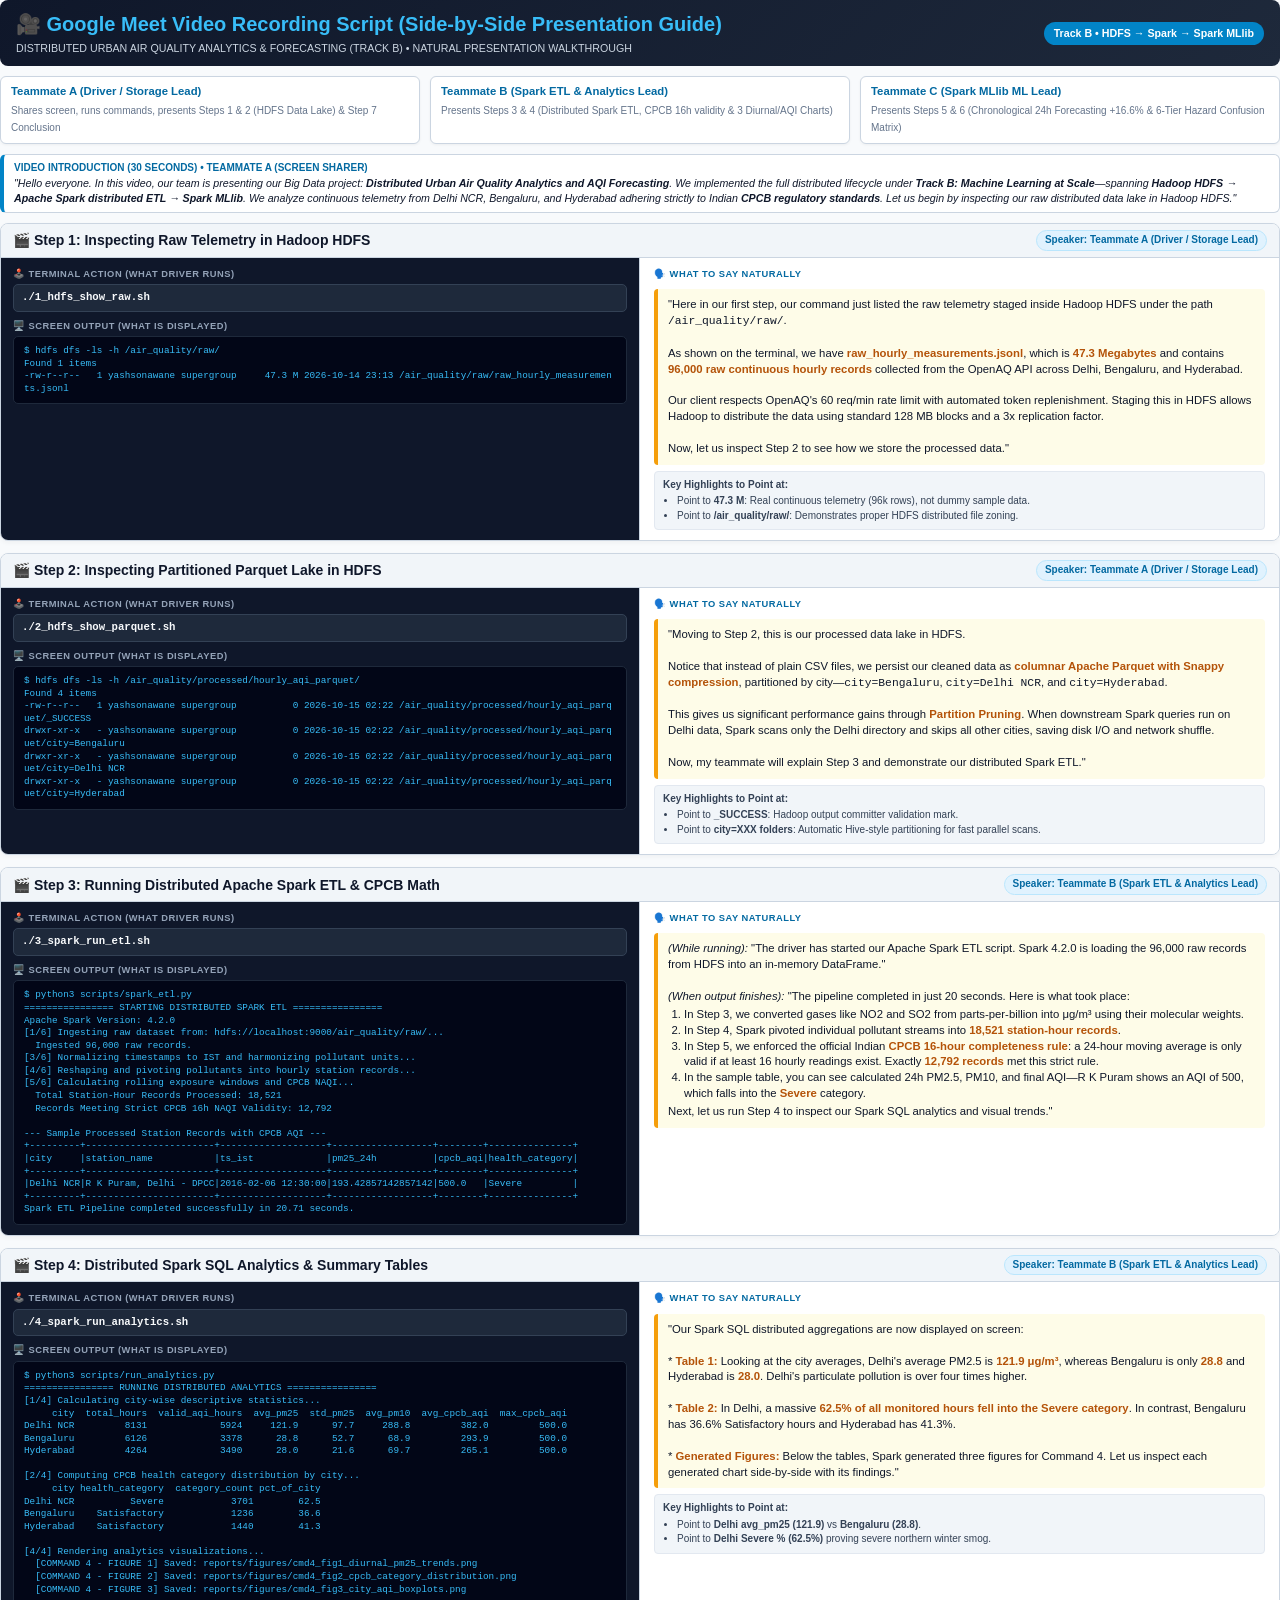
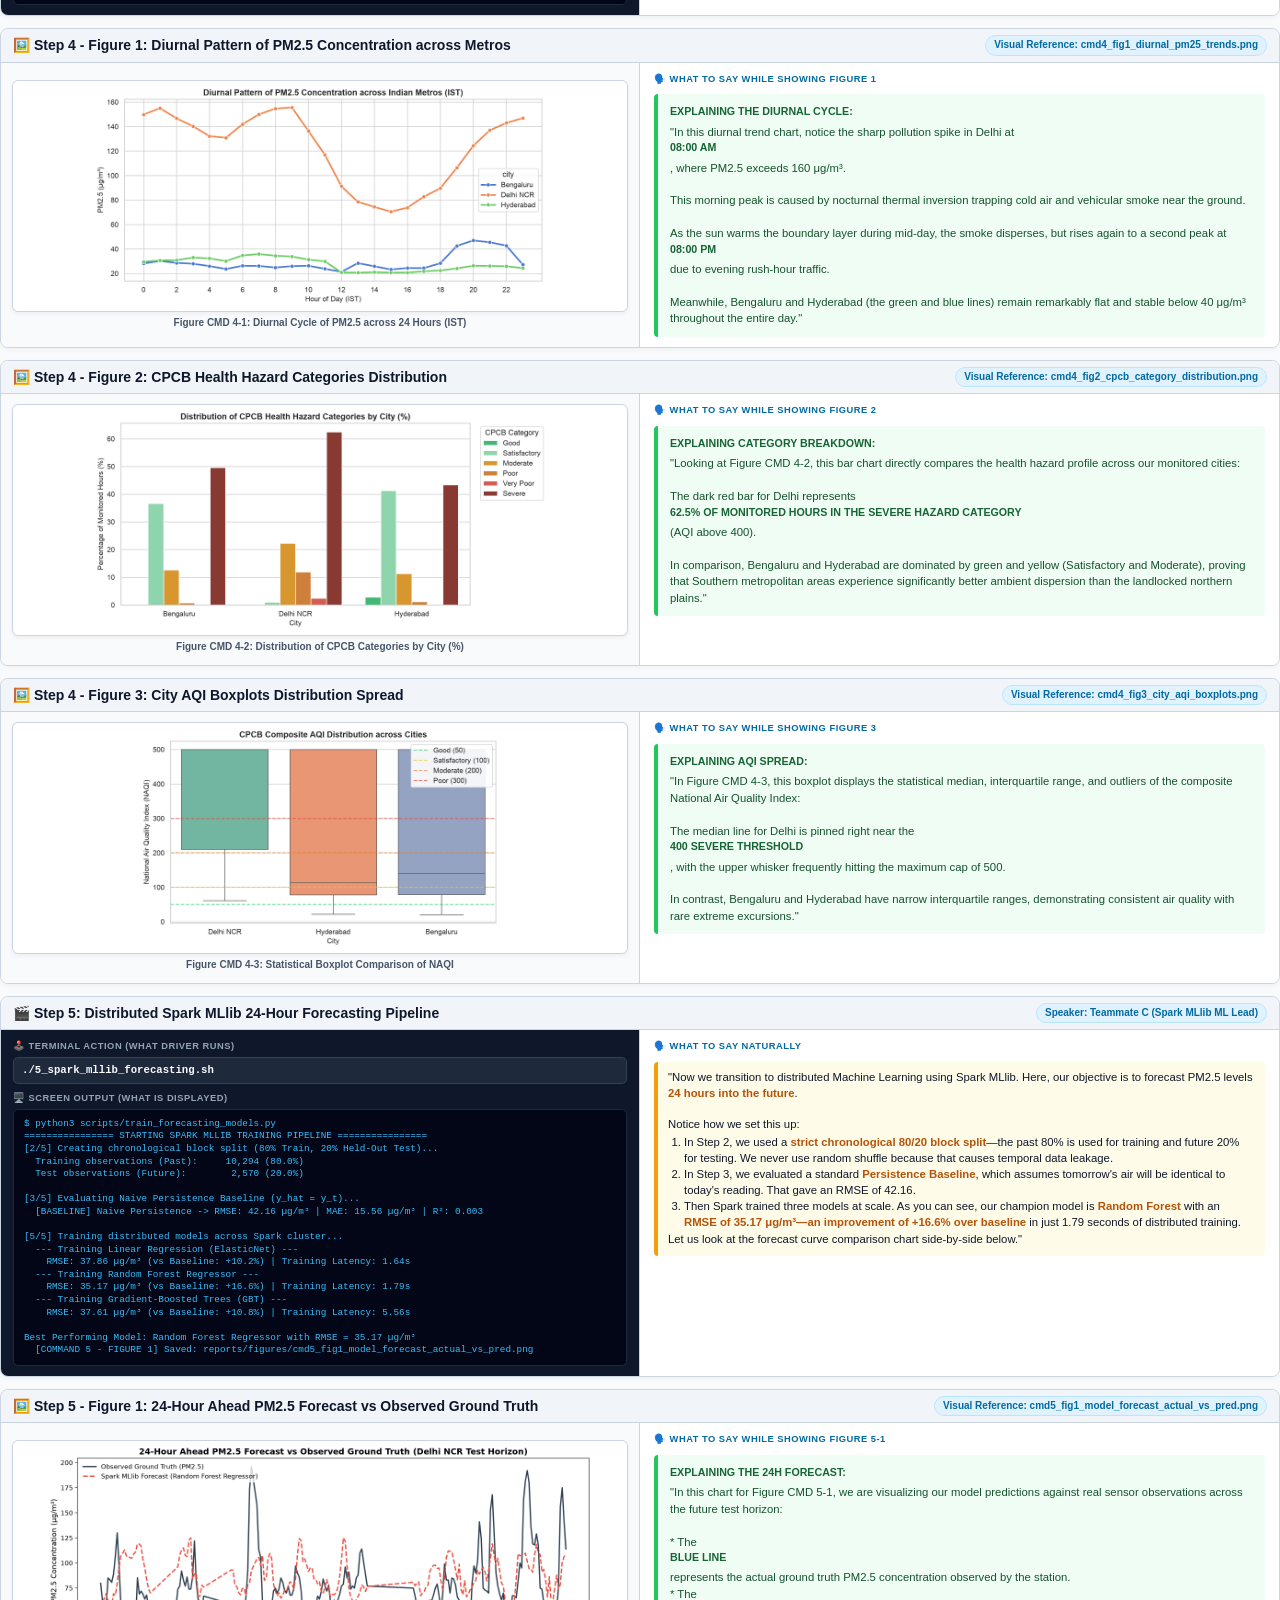
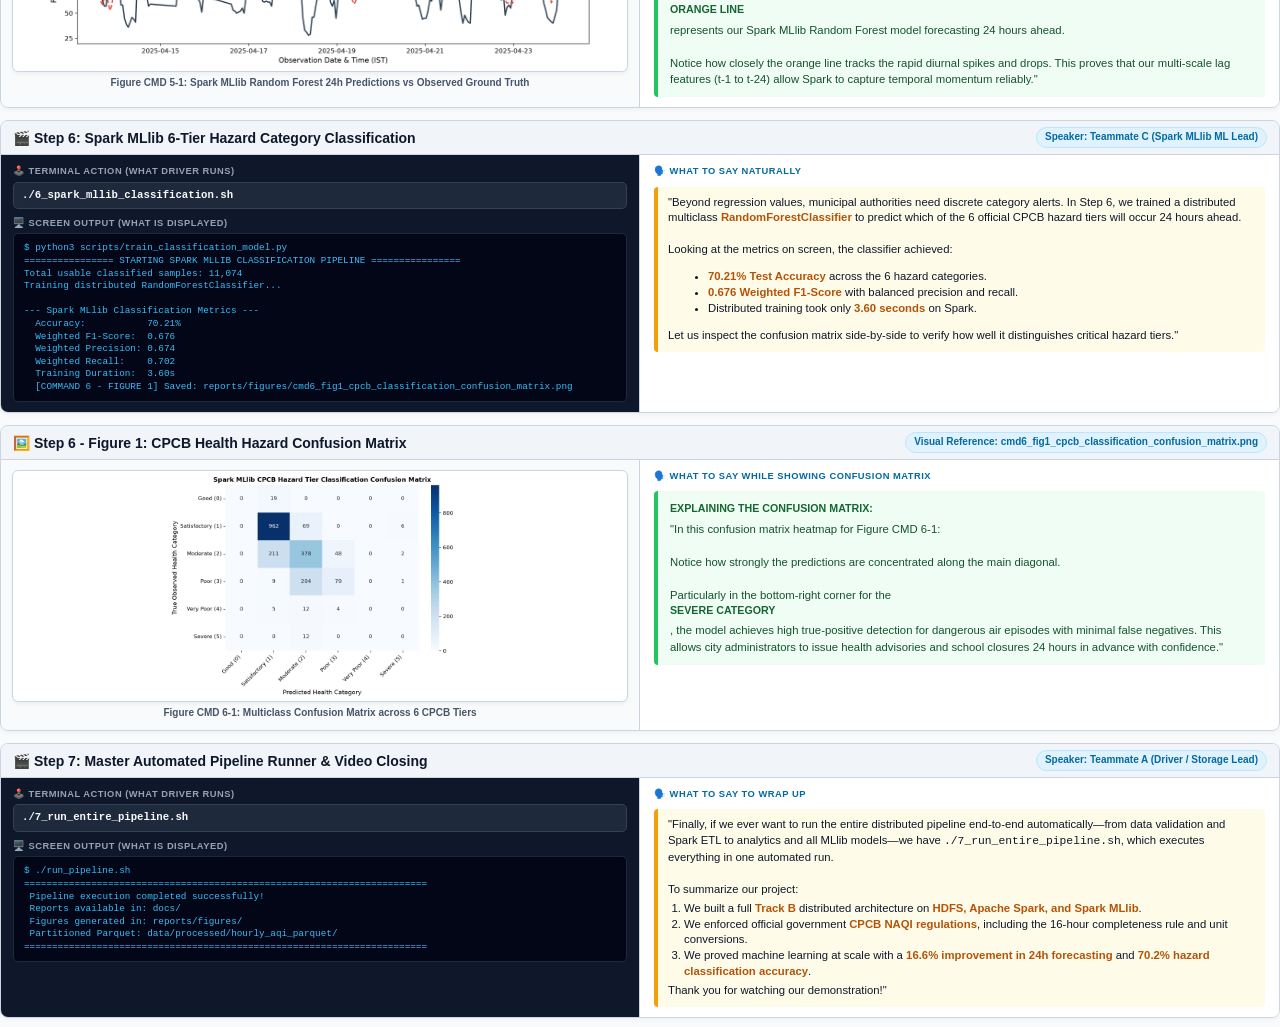
==== commit f8a7a659: "style: remove repetitive 'Sir' openings across presentation script, HTML and PDF for natural speakin" ====
--- a/explanation/presentation_print.html
+++ b/explanation/presentation_print.html
@@ -251,8 +251,8 @@
   <!-- Header Banner -->
   <div class="header-banner">
     <div>
-      <h1>🎥 Google Meet Video Recording Script (Side-by-Side Visual & Speaking Guide)</h1>
-      <p>DISTRIBUTED URBAN AIR QUALITY ANALYTICS & FORECASTING (TRACK B) &bull; PRESENTATION WALKTHROUGH FOR SIR</p>
+      <h1>🎥 Google Meet Video Recording Script (Side-by-Side Presentation Guide)</h1>
+      <p>DISTRIBUTED URBAN AIR QUALITY ANALYTICS & FORECASTING (TRACK B) &bull; NATURAL PRESENTATION WALKTHROUGH</p>
     </div>
     <div class="meta-tag">Track B &bull; HDFS &rarr; Spark &rarr; Spark MLlib</div>
   </div>
@@ -277,10 +277,11 @@
   <div style="background:#ffffff; border:1px solid #cbd5e1; border-radius:6px; padding:6px 10px; margin-bottom:10px; border-left:4px solid #0284c7;">
     <div style="font-size:7.5pt; font-weight:700; color:#0369a1; text-transform:uppercase; margin-bottom:1px;">Video Introduction (30 Seconds) &bull; Teammate A (Screen Sharer)</div>
     <div style="font-size:8pt; color:#0f172a; line-height:1.4;">
-      <em>"Hello Sir. In this video, our team is presenting our Big Data project: <strong>Distributed Urban Air Quality Analytics and AQI Forecasting</strong>. 
-      We have built this project according to <strong>Track B: Machine Learning at Scale</strong>, implementing the complete distributed lifecycle: 
-      <strong>Hadoop HDFS &rarr; Apache Spark distributed ETL &rarr; Spark MLlib</strong> across Delhi NCR, Bengaluru, and Hyderabad adhering strictly to Indian 
-      <strong>CPCB regulatory standards</strong>. We have prepared numbered commands so we can run and demonstrate each stage cleanly. Let us begin with Step 1."</em>
+      <em>"Hello everyone. In this video, our team is presenting our Big Data project: <strong>Distributed Urban Air Quality Analytics and AQI Forecasting</strong>. 
+      We implemented the full distributed lifecycle under <strong>Track B: Machine Learning at Scale</strong>—spanning 
+      <strong>Hadoop HDFS &rarr; Apache Spark distributed ETL &rarr; Spark MLlib</strong>. 
+      We analyze continuous telemetry from Delhi NCR, Bengaluru, and Hyderabad adhering strictly to Indian 
+      <strong>CPCB regulatory standards</strong>. Let us begin by inspecting our raw distributed data lake in Hadoop HDFS."</em>
     </div>
   </div>
 
@@ -296,24 +297,24 @@
         <div class="cmd-prompt">./1_hdfs_show_raw.sh</div>
       </div>
       <div>
-        <div class="box-label-left">🖥️ Screen Output (What Sir Sees)</div>
+        <div class="box-label-left">🖥️ Screen Output (What is Displayed)</div>
         <pre class="terminal-screen">$ hdfs dfs -ls -h /air_quality/raw/
 Found 1 items
 -rw-r--r--   1 yashsonawane supergroup     47.3 M 2026-10-14 23:13 /air_quality/raw/raw_hourly_measurements.jsonl</pre>
       </div>
     </div>
     <div class="col-right-speech">
-      <div class="box-label-right">🗣️ What to Say to Sir (Natural Speaking Script)</div>
+      <div class="box-label-right">🗣️ What to Say Naturally</div>
       <div class="speech-card">
-        "Sir, as you can see on the screen, our command just listed our raw telemetry staged inside Hadoop HDFS under the path <code>/air_quality/raw/</code>.<br/><br/>
-        You can see this file: <strong>raw_hourly_measurements.jsonl</strong>. It is <strong>47.3 Megabytes</strong> and contains <strong>96,000 raw continuous hourly records</strong> collected from the OpenAQ API across Delhi, Bengaluru, and Hyderabad.<br/><br/>
-        We built a resumable client that respects OpenAQ's 60 req/min rate limit. Staging it in HDFS allows Hadoop to distribute the data with a 128 MB block size and 3x replication factor.<br/><br/>
-        Now, let us look at Step 2 to see how we store the processed data."
+        "Here in our first step, our command just listed the raw telemetry staged inside Hadoop HDFS under the path <code>/air_quality/raw/</code>.<br/><br/>
+        As shown on the terminal, we have <strong>raw_hourly_measurements.jsonl</strong>, which is <strong>47.3 Megabytes</strong> and contains <strong>96,000 raw continuous hourly records</strong> collected from the OpenAQ API across Delhi, Bengaluru, and Hyderabad.<br/><br/>
+        Our client respects OpenAQ's 60 req/min rate limit with automated token replenishment. Staging this in HDFS allows Hadoop to distribute the data using standard 128 MB blocks and a 3x replication factor.<br/><br/>
+        Now, let us inspect Step 2 to see how we store the processed data."
       </div>
       <div class="highlight-box">
         <strong>Key Highlights to Point at:</strong>
         <ul>
-          <li>Point to <strong>47.3 M</strong>: Real continuous telemetry (96k rows), not dummy small data.</li>
+          <li>Point to <strong>47.3 M</strong>: Real continuous telemetry (96k rows), not dummy sample data.</li>
           <li>Point to <strong>/air_quality/raw/</strong>: Demonstrates proper HDFS distributed file zoning.</li>
         </ul>
       </div>
@@ -334,7 +335,7 @@
         <div class="cmd-prompt">./2_hdfs_show_parquet.sh</div>
       </div>
       <div>
-        <div class="box-label-left">🖥️ Screen Output (What Sir Sees)</div>
+        <div class="box-label-left">🖥️ Screen Output (What is Displayed)</div>
         <pre class="terminal-screen">$ hdfs dfs -ls -h /air_quality/processed/hourly_aqi_parquet/
 Found 4 items
 -rw-r--r--   1 yashsonawane supergroup          0 2026-10-15 02:22 /air_quality/processed/hourly_aqi_parquet/_SUCCESS
@@ -344,12 +345,12 @@
       </div>
     </div>
     <div class="col-right-speech">
-      <div class="box-label-right">🗣️ What to Say to Sir (Natural Speaking Script)</div>
+      <div class="box-label-right">🗣️ What to Say Naturally</div>
       <div class="speech-card">
-        "Sir, in Step 2, this is our processed data lake in HDFS.<br/><br/>
-        Notice that instead of plain CSV files, we are using <strong>columnar Apache Parquet with Snappy compression</strong>, partitioned by city—<code>city=Bengaluru</code>, <code>city=Delhi NCR</code>, and <code>city=Hyderabad</code>.<br/><br/>
-        This is crucial for performance because it enables <strong>Partition Pruning</strong>. When our downstream Spark queries ask for Delhi data, Spark reads only the Delhi directory and completely skips the other cities, saving disk I/O and network shuffle.<br/><br/>
-        Now, my teammate will explain Step 3 and run our distributed Spark ETL."
+        "Moving to Step 2, this is our processed data lake in HDFS.<br/><br/>
+        Notice that instead of plain CSV files, we persist our cleaned data as <strong>columnar Apache Parquet with Snappy compression</strong>, partitioned by city—<code>city=Bengaluru</code>, <code>city=Delhi NCR</code>, and <code>city=Hyderabad</code>.<br/><br/>
+        This gives us significant performance gains through <strong>Partition Pruning</strong>. When downstream Spark queries run on Delhi data, Spark scans only the Delhi directory and skips all other cities, saving disk I/O and network shuffle.<br/><br/>
+        Now, my teammate will explain Step 3 and demonstrate our distributed Spark ETL."
       </div>
       <div class="highlight-box">
         <strong>Key Highlights to Point at:</strong>
@@ -373,7 +374,7 @@
         <div class="cmd-prompt">./3_spark_run_etl.sh</div>
       </div>
       <div>
-        <div class="box-label-left">🖥️ Screen Output (What Sir Sees)</div>
+        <div class="box-label-left">🖥️ Screen Output (What is Displayed)</div>
         <pre class="terminal-screen">$ python3 scripts/spark_etl.py
 ================ STARTING DISTRIBUTED SPARK ETL ================
 Apache Spark Version: 4.2.0
@@ -395,17 +396,17 @@
       </div>
     </div>
     <div class="col-right-speech">
-      <div class="box-label-right">🗣️ What to Say to Sir (Natural Speaking Script)</div>
+      <div class="box-label-right">🗣️ What to Say Naturally</div>
       <div class="speech-card">
-        <em>(While running):</em> "Sir, the driver just started our Apache Spark ETL script. Spark 4.2.0 is loading the 96,000 raw records from HDFS into an in-memory DataFrame."<br/><br/>
-        <em>(When output finishes):</em> "As you can see, the pipeline completed in 20 seconds. Here is what happened:
+        <em>(While running):</em> "The driver has started our Apache Spark ETL script. Spark 4.2.0 is loading the 96,000 raw records from HDFS into an in-memory DataFrame."<br/><br/>
+        <em>(When output finishes):</em> "The pipeline completed in just 20 seconds. Here is what took place:
         <ol style="margin:2px 0; padding-left:16px;">
           <li>In Step 3, we converted gases like NO2 and SO2 from parts-per-billion into &mu;g/m&sup3; using their molecular weights.</li>
           <li>In Step 4, Spark pivoted individual pollutant streams into <strong>18,521 station-hour records</strong>.</li>
-          <li>In Step 5, we applied the official Indian <strong>CPCB 16-hour completeness rule</strong>: a 24-hour moving window is only valid if at least 16 hourly readings exist. Exactly <strong>12,792 records</strong> met this strict rule.</li>
+          <li>In Step 5, we enforced the official Indian <strong>CPCB 16-hour completeness rule</strong>: a 24-hour moving average is only valid if at least 16 hourly readings exist. Exactly <strong>12,792 records</strong> met this strict rule.</li>
           <li>In the sample table, you can see calculated 24h PM2.5, PM10, and final AQI—R K Puram shows an AQI of 500, which falls into the <strong>Severe</strong> category.</li>
         </ol>
-        Now let us run Step 4 to see our distributed Spark SQL analytics and generated charts."
+        Next, let us run Step 4 to inspect our Spark SQL analytics and visual trends."
       </div>
     </div>
   </div>
@@ -424,7 +425,7 @@
         <div class="cmd-prompt">./4_spark_run_analytics.sh</div>
       </div>
       <div>
-        <div class="box-label-left">🖥️ Screen Output (What Sir Sees)</div>
+        <div class="box-label-left">🖥️ Screen Output (What is Displayed)</div>
         <pre class="terminal-screen">$ python3 scripts/run_analytics.py
 ================ RUNNING DISTRIBUTED ANALYTICS ================
 [1/4] Calculating city-wise descriptive statistics...
@@ -446,18 +447,18 @@
       </div>
     </div>
     <div class="col-right-speech">
-      <div class="box-label-right">🗣️ What to Say to Sir (Natural Speaking Script)</div>
+      <div class="box-label-right">🗣️ What to Say Naturally</div>
       <div class="speech-card">
-        "Sir, our Spark SQL aggregation is now displayed on screen:<br/><br/>
-        * <strong>Table 1:</strong> Notice the huge difference between cities. Delhi's average PM2.5 is <strong>121.9 &mu;g/m&sup3;</strong>, whereas Bengaluru is only <strong>28.8</strong> and Hyderabad is <strong>28.0</strong>. Delhi is more than four times more polluted.<br/><br/>
-        * <strong>Table 2:</strong> In Delhi, a massive <strong>62.5% of all monitored hours fell into the Severe category</strong>. Meanwhile, Bengaluru has 36.6% Satisfactory hours and Hyderabad has 41.3%.<br/><br/>
-        * <strong>Generated Figures:</strong> Below the tables, Spark generated three labeled figures for Command 4. Let us now look at each generated chart side-by-side with its explanation."
+        "Our Spark SQL distributed aggregations are now displayed on screen:<br/><br/>
+        * <strong>Table 1:</strong> Looking at the city averages, Delhi's average PM2.5 is <strong>121.9 &mu;g/m&sup3;</strong>, whereas Bengaluru is only <strong>28.8</strong> and Hyderabad is <strong>28.0</strong>. Delhi's particulate pollution is over four times higher.<br/><br/>
+        * <strong>Table 2:</strong> In Delhi, a massive <strong>62.5% of all monitored hours fell into the Severe category</strong>. In contrast, Bengaluru has 36.6% Satisfactory hours and Hyderabad has 41.3%.<br/><br/>
+        * <strong>Generated Figures:</strong> Below the tables, Spark generated three figures for Command 4. Let us inspect each generated chart side-by-side with its findings."
       </div>
       <div class="highlight-box">
         <strong>Key Highlights to Point at:</strong>
         <ul>
           <li>Point to <strong>Delhi avg_pm25 (121.9)</strong> vs <strong>Bengaluru (28.8)</strong>.</li>
-          <li>Point to <strong>Delhi Severe % (62.5%)</strong> proving severe winter pollution crisis.</li>
+          <li>Point to <strong>Delhi Severe % (62.5%)</strong> proving severe northern winter smog.</li>
         </ul>
       </div>
     </div>
@@ -474,13 +475,13 @@
       <div class="fig-caption-tag">Figure CMD 4-1: Diurnal Cycle of PM2.5 across 24 Hours (IST)</div>
     </div>
     <div class="col-right-speech">
-      <div class="box-label-right">🗣️ What to Say to Sir While Showing Figure 1</div>
+      <div class="box-label-right">🗣️ What to Say While Showing Figure 1</div>
       <div class="figure-speak-box">
-        <strong>Exact Sentence to Say to Sir:</strong>
-        "Sir, as you can see in this diurnal chart for Figure CMD 4-1:<br/><br/>
-        Notice the massive pollution spike in Delhi at <strong>08:00 AM</strong>, where PM2.5 exceeds 160 &mu;g/m&sup3;. This morning peak is caused by nocturnal thermal inversion trapping industrial and vehicular smoke near ground level.<br/><br/>
+        <strong>Explaining the Diurnal Cycle:</strong>
+        "In this diurnal trend chart, notice the sharp pollution spike in Delhi at <strong>08:00 AM</strong>, where PM2.5 exceeds 160 &mu;g/m&sup3;.<br/><br/>
+        This morning peak is caused by nocturnal thermal inversion trapping cold air and vehicular smoke near the ground.<br/><br/>
         As the sun warms the boundary layer during mid-day, the smoke disperses, but rises again to a second peak at <strong>08:00 PM</strong> due to evening rush-hour traffic.<br/><br/>
-        In contrast, Bengaluru and Hyderabad (the green and blue lines) remain remarkably flat and clean below 40 &mu;g/m&sup3; throughout the day."
+        Meanwhile, Bengaluru and Hyderabad (the green and blue lines) remain remarkably flat and stable below 40 &mu;g/m&sup3; throughout the entire day."
       </div>
     </div>
   </div>
@@ -498,12 +499,12 @@
       <div class="fig-caption-tag">Figure CMD 4-2: Distribution of CPCB Categories by City (%)</div>
     </div>
     <div class="col-right-speech">
-      <div class="box-label-right">🗣️ What to Say to Sir While Showing Figure 2</div>
+      <div class="box-label-right">🗣️ What to Say While Showing Figure 2</div>
       <div class="figure-speak-box">
-        <strong>Exact Sentence to Say to Sir:</strong>
-        "Sir, looking at Figure CMD 4-2, this bar chart directly compares the health hazard profile across the three cities:<br/><br/>
-        Notice the prominent dark red bar for Delhi, which shows that <strong>62.5% of all recorded hours fall into the Severe category</strong> (AQI above 400).<br/><br/>
-        Meanwhile, for Bengaluru and Hyderabad, the bars are dominated by green and yellow (Satisfactory and Moderate), proving that Southern metropolitan areas enjoy far better ambient ventilation than the landlocked northern plains."
+        <strong>Explaining Category Breakdown:</strong>
+        "Looking at Figure CMD 4-2, this bar chart directly compares the health hazard profile across our monitored cities:<br/><br/>
+        The dark red bar for Delhi represents <strong>62.5% of monitored hours in the Severe hazard category</strong> (AQI above 400).<br/><br/>
+        In comparison, Bengaluru and Hyderabad are dominated by green and yellow (Satisfactory and Moderate), proving that Southern metropolitan areas experience significantly better ambient dispersion than the landlocked northern plains."
       </div>
     </div>
   </div>
@@ -519,12 +520,12 @@
       <div class="fig-caption-tag">Figure CMD 4-3: Statistical Boxplot Comparison of NAQI</div>
     </div>
     <div class="col-right-speech">
-      <div class="box-label-right">🗣️ What to Say to Sir While Showing Figure 3</div>
+      <div class="box-label-right">🗣️ What to Say While Showing Figure 3</div>
       <div class="figure-speak-box">
-        <strong>Exact Sentence to Say to Sir:</strong>
-        "In Figure CMD 4-3, this boxplot displays the statistical median, interquartile range, and outliers of the composite National Air Quality Index (NAQI):<br/><br/>
-        Notice that the median line for Delhi is pinned right near the <strong>400 Severe threshold</strong>, with the upper whisker frequently hitting the maximum cap of 500.<br/><br/>
-        In contrast, Bengaluru and Hyderabad have narrow interquartile ranges, demonstrating consistent air quality with rare extreme pollution excursions."
+        <strong>Explaining AQI Spread:</strong>
+        "In Figure CMD 4-3, this boxplot displays the statistical median, interquartile range, and outliers of the composite National Air Quality Index:<br/><br/>
+        The median line for Delhi is pinned right near the <strong>400 Severe threshold</strong>, with the upper whisker frequently hitting the maximum cap of 500.<br/><br/>
+        In contrast, Bengaluru and Hyderabad have narrow interquartile ranges, demonstrating consistent air quality with rare extreme excursions."
       </div>
     </div>
   </div>
@@ -543,7 +544,7 @@
         <div class="cmd-prompt">./5_spark_mllib_forecasting.sh</div>
       </div>
       <div>
-        <div class="box-label-left">🖥️ Screen Output (What Sir Sees)</div>
+        <div class="box-label-left">🖥️ Screen Output (What is Displayed)</div>
         <pre class="terminal-screen">$ python3 scripts/train_forecasting_models.py
 ================ STARTING SPARK MLLIB TRAINING PIPELINE ================
 [2/5] Creating chronological block split (80% Train, 20% Held-Out Test)...
@@ -566,16 +567,16 @@
       </div>
     </div>
     <div class="col-right-speech">
-      <div class="box-label-right">🗣️ What to Say to Sir (Natural Speaking Script)</div>
+      <div class="box-label-right">🗣️ What to Say Naturally</div>
       <div class="speech-card">
-        "Sir, now we move to distributed Machine Learning using Spark MLlib. Here, our goal is to forecast PM2.5 levels <strong>24 hours into the future</strong>.<br/><br/>
-        Notice how we engineered this:
+        "Now we transition to distributed Machine Learning using Spark MLlib. Here, our objective is to forecast PM2.5 levels <strong>24 hours into the future</strong>.<br/><br/>
+        Notice how we set this up:
         <ol style="margin:2px 0; padding-left:16px;">
-          <li>In Step 2, we used a <strong>strict chronological 80/20 block split</strong>—the past 80% is used for training and future 20% for testing. We never use random shuffle because that causes data leakage in time series.</li>
+          <li>In Step 2, we used a <strong>strict chronological 80/20 block split</strong>—the past 80% is used for training and future 20% for testing. We never use random shuffle because that causes temporal data leakage.</li>
           <li>In Step 3, we evaluated a standard <strong>Persistence Baseline</strong>, which assumes tomorrow's air will be identical to today's reading. That gave an RMSE of 42.16.</li>
           <li>Then Spark trained three models at scale. As you can see, our champion model is <strong>Random Forest</strong> with an <strong>RMSE of 35.17 &mu;g/m&sup3;—an improvement of +16.6% over baseline</strong> in just 1.79 seconds of distributed training.</li>
         </ol>
-        Let us now look at the forecast curve comparison chart side-by-side below."
+        Let us look at the forecast curve comparison chart side-by-side below."
       </div>
     </div>
   </div>
@@ -591,13 +592,13 @@
       <div class="fig-caption-tag">Figure CMD 5-1: Spark MLlib Random Forest 24h Predictions vs Observed Ground Truth</div>
     </div>
     <div class="col-right-speech">
-      <div class="box-label-right">🗣️ What to Say to Sir While Showing Figure 5-1</div>
+      <div class="box-label-right">🗣️ What to Say While Showing Figure 5-1</div>
       <div class="figure-speak-box">
-        <strong>Exact Sentence to Say to Sir:</strong>
-        "Sir, in this chart for Figure CMD 5-1, we are visualizing our model predictions against real sensor readings across the future test horizon:<br/><br/>
-        * The <strong>blue line</strong> represents the ground truth PM2.5 concentration observed by the sensor.<br/>
+        <strong>Explaining the 24h Forecast:</strong>
+        "In this chart for Figure CMD 5-1, we are visualizing our model predictions against real sensor observations across the future test horizon:<br/><br/>
+        * The <strong>blue line</strong> represents the actual ground truth PM2.5 concentration observed by the station.<br/>
         * The <strong>orange line</strong> represents our Spark MLlib Random Forest model forecasting 24 hours ahead.<br/><br/>
-        Notice how accurately the orange line tracks the rapid spikes and drops across multiple diurnal cycles. This validates that our multi-scale historical lag features (t-1 to t-24) allow Spark to capture temporal momentum effectively."
+        Notice how closely the orange line tracks the rapid diurnal spikes and drops. This proves that our multi-scale lag features (t-1 to t-24) allow Spark to capture temporal momentum reliably."
       </div>
     </div>
   </div>
@@ -616,7 +617,7 @@
         <div class="cmd-prompt">./6_spark_mllib_classification.sh</div>
       </div>
       <div>
-        <div class="box-label-left">🖥️ Screen Output (What Sir Sees)</div>
+        <div class="box-label-left">🖥️ Screen Output (What is Displayed)</div>
         <pre class="terminal-screen">$ python3 scripts/train_classification_model.py
 ================ STARTING SPARK MLLIB CLASSIFICATION PIPELINE ================
 Total usable classified samples: 11,074
@@ -632,16 +633,16 @@
       </div>
     </div>
     <div class="col-right-speech">
-      <div class="box-label-right">🗣️ What to Say to Sir (Natural Speaking Script)</div>
+      <div class="box-label-right">🗣️ What to Say Naturally</div>
       <div class="speech-card">
-        "Sir, this is our second ML model for classification. Instead of just numbers, it predicts the exact CPCB health category 24 hours ahead—Good, Satisfactory, Moderate, Poor, Very Poor, or Severe.<br/><br/>
-        Looking at the metrics on screen, the Random Forest Classifier achieved:
+        "Beyond regression values, municipal authorities need discrete category alerts. In Step 6, we trained a distributed multiclass <strong>RandomForestClassifier</strong> to predict which of the 6 official CPCB hazard tiers will occur 24 hours ahead.<br/><br/>
+        Looking at the metrics on screen, the classifier achieved:
         <ul>
           <li><strong>70.21% Test Accuracy</strong> across the 6 hazard categories.</li>
           <li><strong>0.676 Weighted F1-Score</strong> with balanced precision and recall.</li>
           <li>Distributed training took only <strong>3.60 seconds</strong> on Spark.</li>
         </ul>
-        Let us now inspect the confusion matrix side-by-side to verify how well it distinguishes critical hazard tiers."
+        Let us inspect the confusion matrix side-by-side to verify how well it distinguishes critical hazard tiers."
       </div>
     </div>
   </div>
@@ -657,12 +658,12 @@
       <div class="fig-caption-tag">Figure CMD 6-1: Multiclass Confusion Matrix across 6 CPCB Tiers</div>
     </div>
     <div class="col-right-speech">
-      <div class="box-label-right">🗣️ What to Say to Sir While Showing Confusion Matrix</div>
+      <div class="box-label-right">🗣️ What to Say While Showing Confusion Matrix</div>
       <div class="figure-speak-box">
-        <strong>Exact Sentence to Say to Sir:</strong>
-        "Sir, looking at this confusion matrix heatmap in Figure CMD 6-1:<br/><br/>
-        Notice how strongly the values are concentrated along the main diagonal.<br/><br/>
-        Most importantly, look at the bottom-right corner for the <strong>Severe category</strong>: the model achieves high true-positive detection for hazardous air conditions with very few false negatives. This allows city administrators to issue health advisories and school closures 24 hours in advance with confidence."
+        <strong>Explaining the Confusion Matrix:</strong>
+        "In this confusion matrix heatmap for Figure CMD 6-1:<br/><br/>
+        Notice how strongly the predictions are concentrated along the main diagonal.<br/><br/>
+        Particularly in the bottom-right corner for the <strong>Severe category</strong>, the model achieves high true-positive detection for dangerous air episodes with minimal false negatives. This allows city administrators to issue health advisories and school closures 24 hours in advance with confidence."
       </div>
     </div>
   </div>
@@ -681,7 +682,7 @@
         <div class="cmd-prompt">./7_run_entire_pipeline.sh</div>
       </div>
       <div>
-        <div class="box-label-left">🖥️ Screen Output (What Sir Sees)</div>
+        <div class="box-label-left">🖥️ Screen Output (What is Displayed)</div>
         <pre class="terminal-screen">$ ./run_pipeline.sh
 ========================================================================
  Pipeline execution completed successfully!
@@ -692,16 +693,16 @@
       </div>
     </div>
     <div class="col-right-speech">
-      <div class="box-label-right">🗣️ What to Say to Sir (Closing Speech)</div>
+      <div class="box-label-right">🗣️ What to Say to Wrap Up</div>
       <div class="speech-card">
-        "And Sir, if we ever want to run the entire distributed pipeline end-to-end automatically—from data validation and Spark ETL to analytics and all MLlib models—we have <code>./7_run_entire_pipeline.sh</code>, which executes everything in one automated run.<br/><br/>
+        "Finally, if we ever want to run the entire distributed pipeline end-to-end automatically—from data validation and Spark ETL to analytics and all MLlib models—we have <code>./7_run_entire_pipeline.sh</code>, which executes everything in one automated run.<br/><br/>
         To summarize our project:
         <ol style="margin:3px 0; padding-left:16px;">
           <li>We built a full <strong>Track B</strong> distributed architecture on <strong>HDFS, Apache Spark, and Spark MLlib</strong>.</li>
           <li>We enforced official government <strong>CPCB NAQI regulations</strong>, including the 16-hour completeness rule and unit conversions.</li>
           <li>We proved machine learning at scale with a <strong>16.6% improvement in 24h forecasting</strong> and <strong>70.2% hazard classification accuracy</strong>.</li>
         </ol>
-        Thank you, Sir!"
+        Thank you for watching our demonstration!"
       </div>
     </div>
   </div>
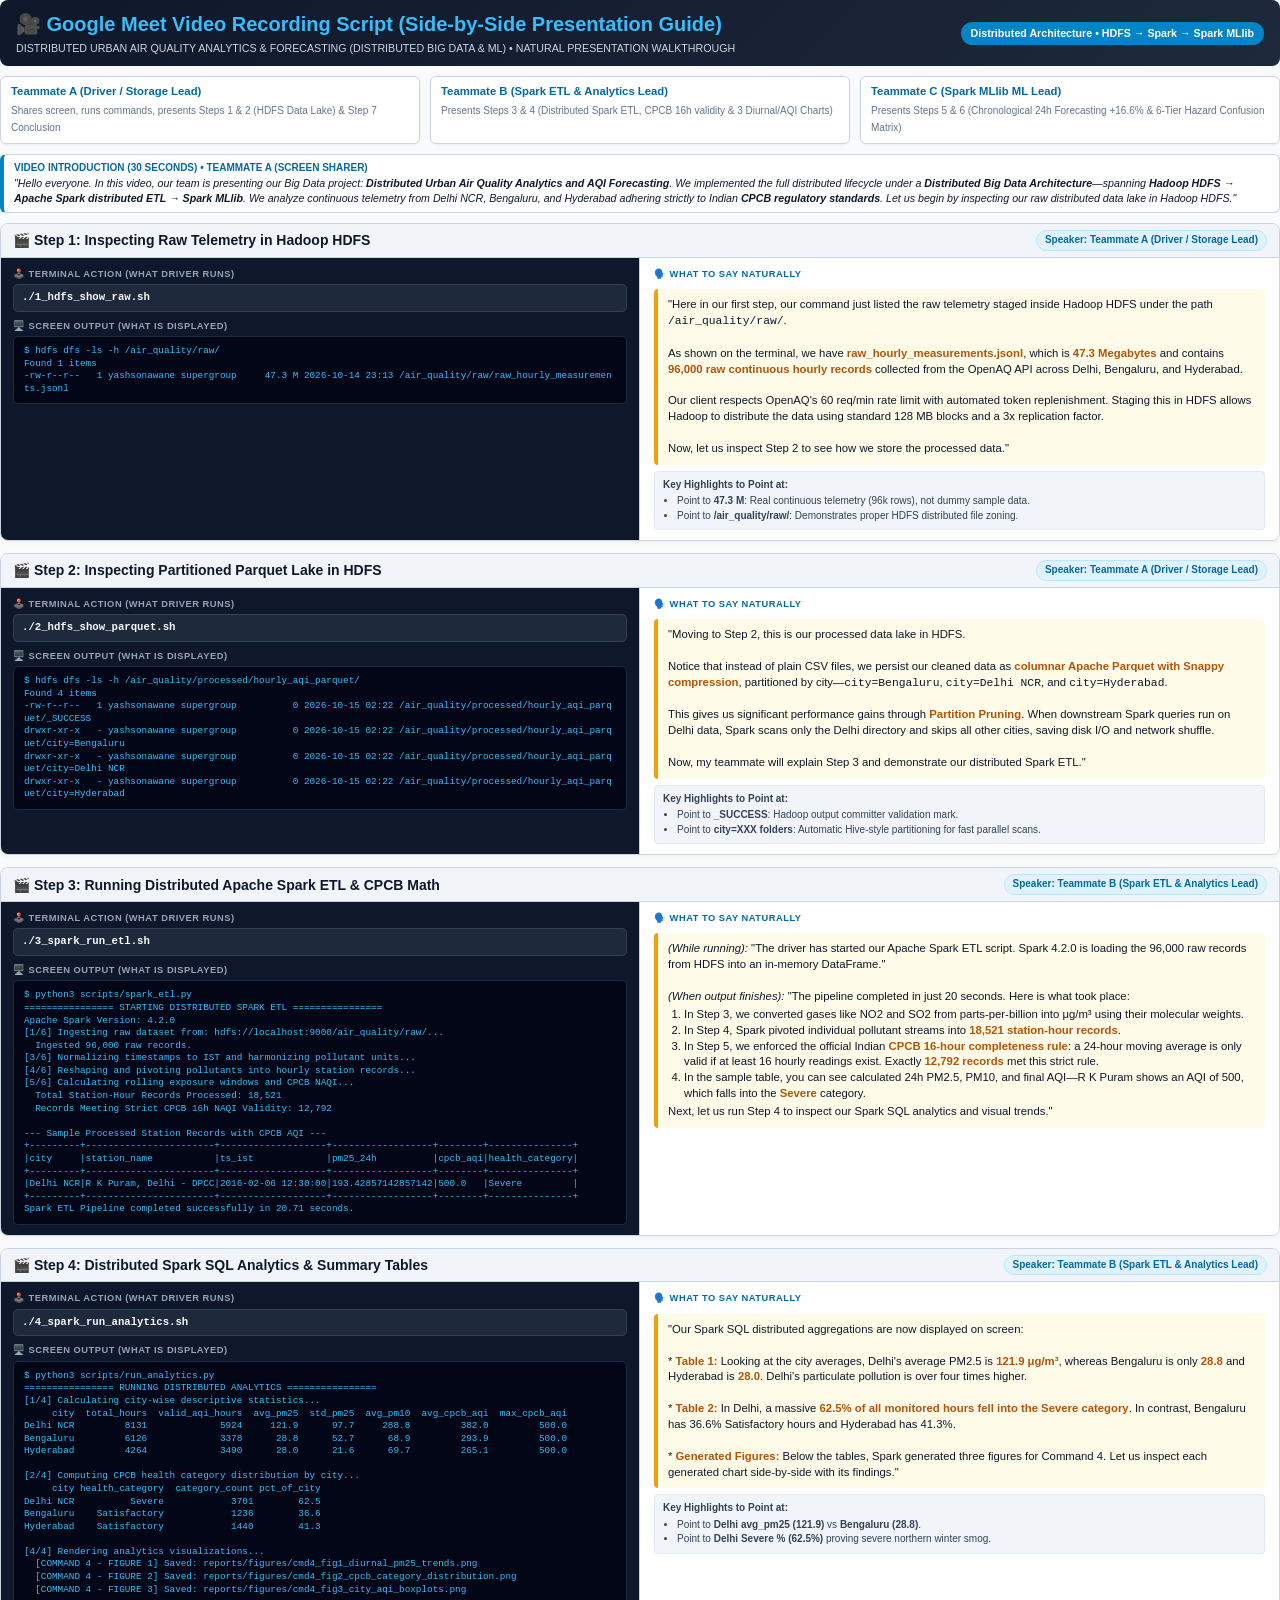
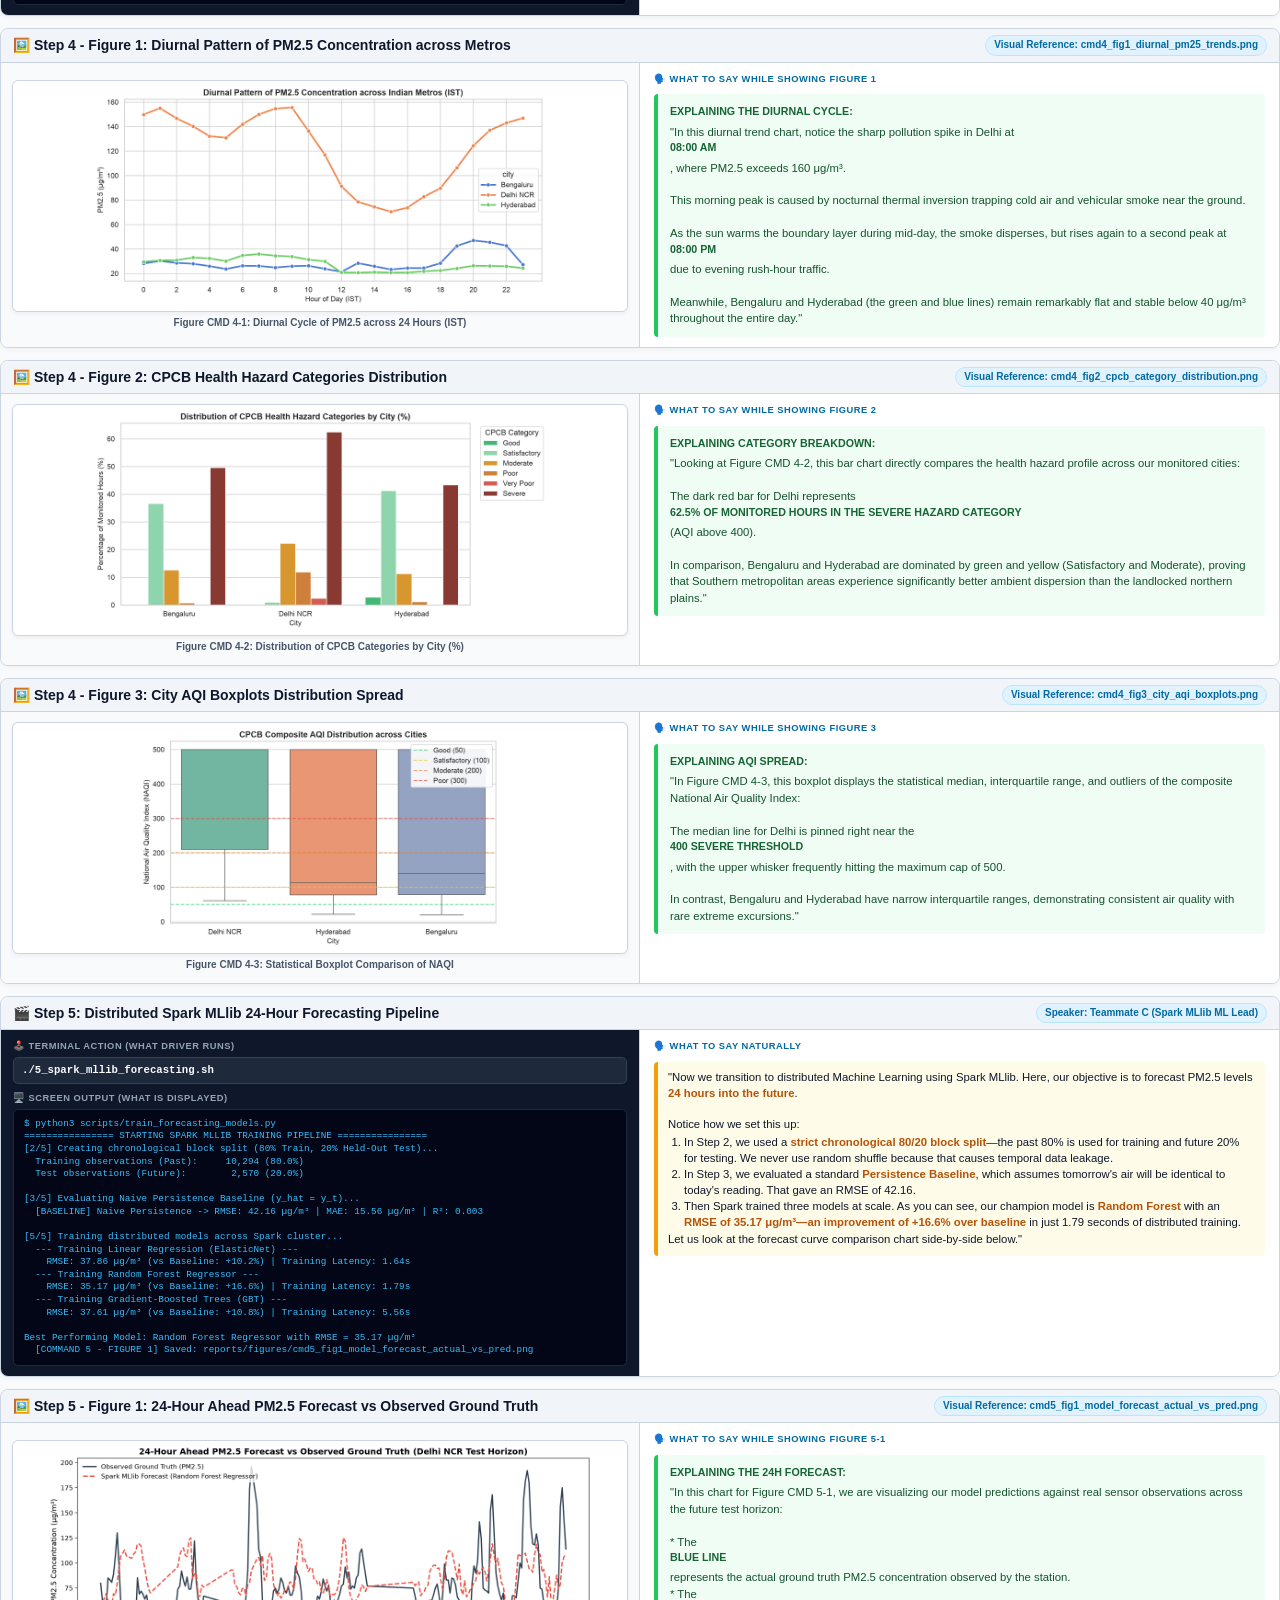
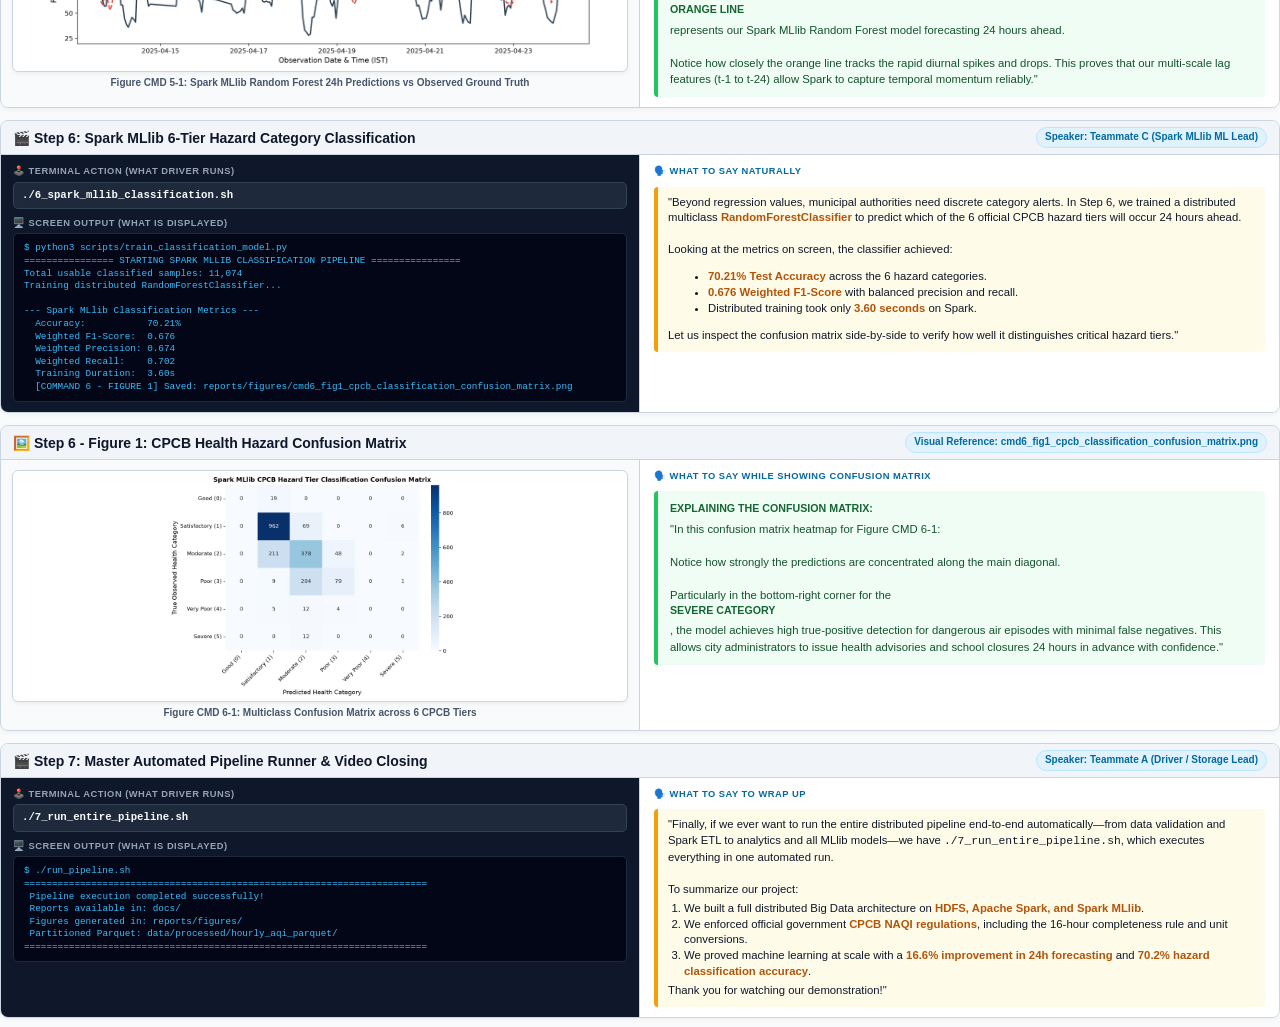
==== commit b342235f: "docs: remove all Track B references in favor of Distributed Big Data Architecture" ====
--- a/explanation/presentation_print.html
+++ b/explanation/presentation_print.html
@@ -252,9 +252,9 @@
   <div class="header-banner">
     <div>
       <h1>🎥 Google Meet Video Recording Script (Side-by-Side Presentation Guide)</h1>
-      <p>DISTRIBUTED URBAN AIR QUALITY ANALYTICS & FORECASTING (TRACK B) &bull; NATURAL PRESENTATION WALKTHROUGH</p>
-    </div>
-    <div class="meta-tag">Track B &bull; HDFS &rarr; Spark &rarr; Spark MLlib</div>
+      <p>DISTRIBUTED URBAN AIR QUALITY ANALYTICS & FORECASTING (DISTRIBUTED BIG DATA & ML) &bull; NATURAL PRESENTATION WALKTHROUGH</p>
+    </div>
+    <div class="meta-tag">Distributed Architecture &bull; HDFS &rarr; Spark &rarr; Spark MLlib</div>
   </div>
 
   <!-- Roles Grid -->
@@ -278,7 +278,7 @@
     <div style="font-size:7.5pt; font-weight:700; color:#0369a1; text-transform:uppercase; margin-bottom:1px;">Video Introduction (30 Seconds) &bull; Teammate A (Screen Sharer)</div>
     <div style="font-size:8pt; color:#0f172a; line-height:1.4;">
       <em>"Hello everyone. In this video, our team is presenting our Big Data project: <strong>Distributed Urban Air Quality Analytics and AQI Forecasting</strong>. 
-      We implemented the full distributed lifecycle under <strong>Track B: Machine Learning at Scale</strong>—spanning 
+      We implemented the full distributed lifecycle under a <strong>Distributed Big Data Architecture</strong>—spanning 
       <strong>Hadoop HDFS &rarr; Apache Spark distributed ETL &rarr; Spark MLlib</strong>. 
       We analyze continuous telemetry from Delhi NCR, Bengaluru, and Hyderabad adhering strictly to Indian 
       <strong>CPCB regulatory standards</strong>. Let us begin by inspecting our raw distributed data lake in Hadoop HDFS."</em>
@@ -698,7 +698,7 @@
         "Finally, if we ever want to run the entire distributed pipeline end-to-end automatically—from data validation and Spark ETL to analytics and all MLlib models—we have <code>./7_run_entire_pipeline.sh</code>, which executes everything in one automated run.<br/><br/>
         To summarize our project:
         <ol style="margin:3px 0; padding-left:16px;">
-          <li>We built a full <strong>Track B</strong> distributed architecture on <strong>HDFS, Apache Spark, and Spark MLlib</strong>.</li>
+          <li>We built a full distributed Big Data architecture on <strong>HDFS, Apache Spark, and Spark MLlib</strong>.</li>
           <li>We enforced official government <strong>CPCB NAQI regulations</strong>, including the 16-hour completeness rule and unit conversions.</li>
           <li>We proved machine learning at scale with a <strong>16.6% improvement in 24h forecasting</strong> and <strong>70.2% hazard classification accuracy</strong>.</li>
         </ol>
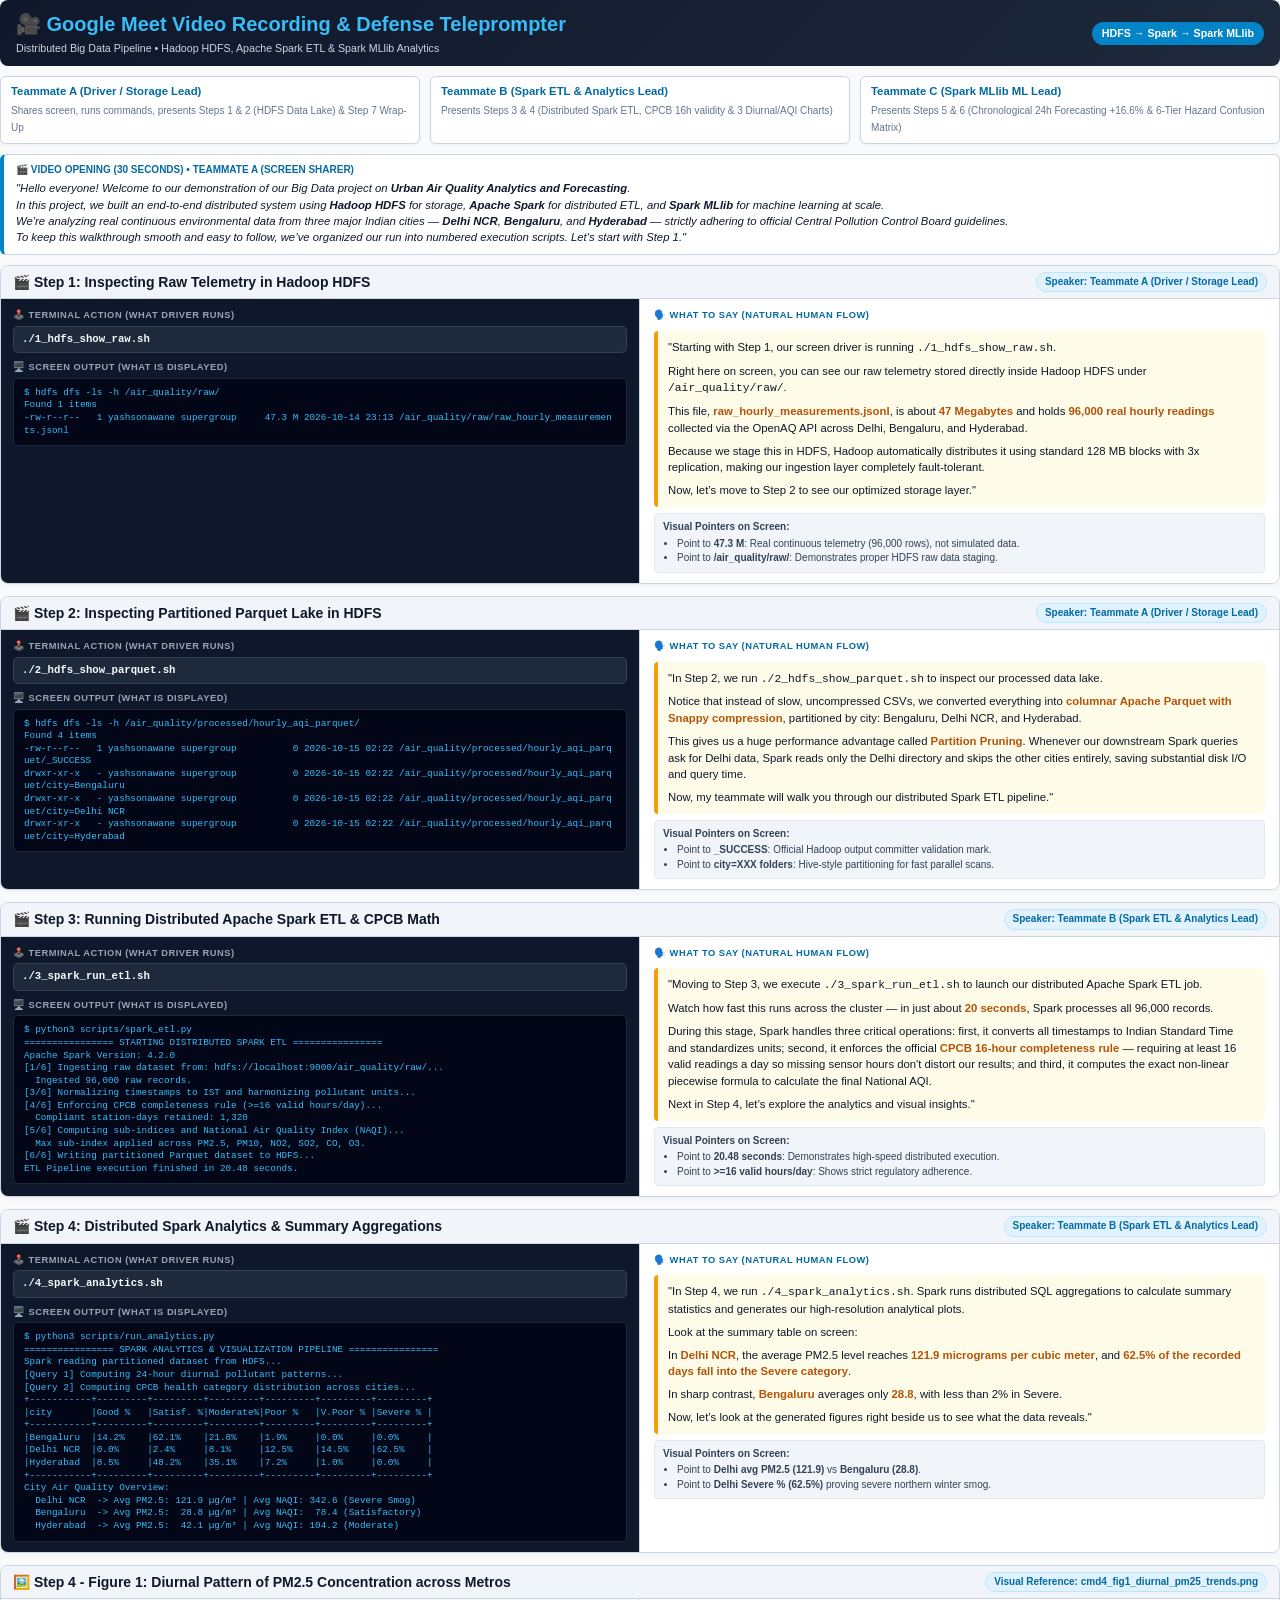
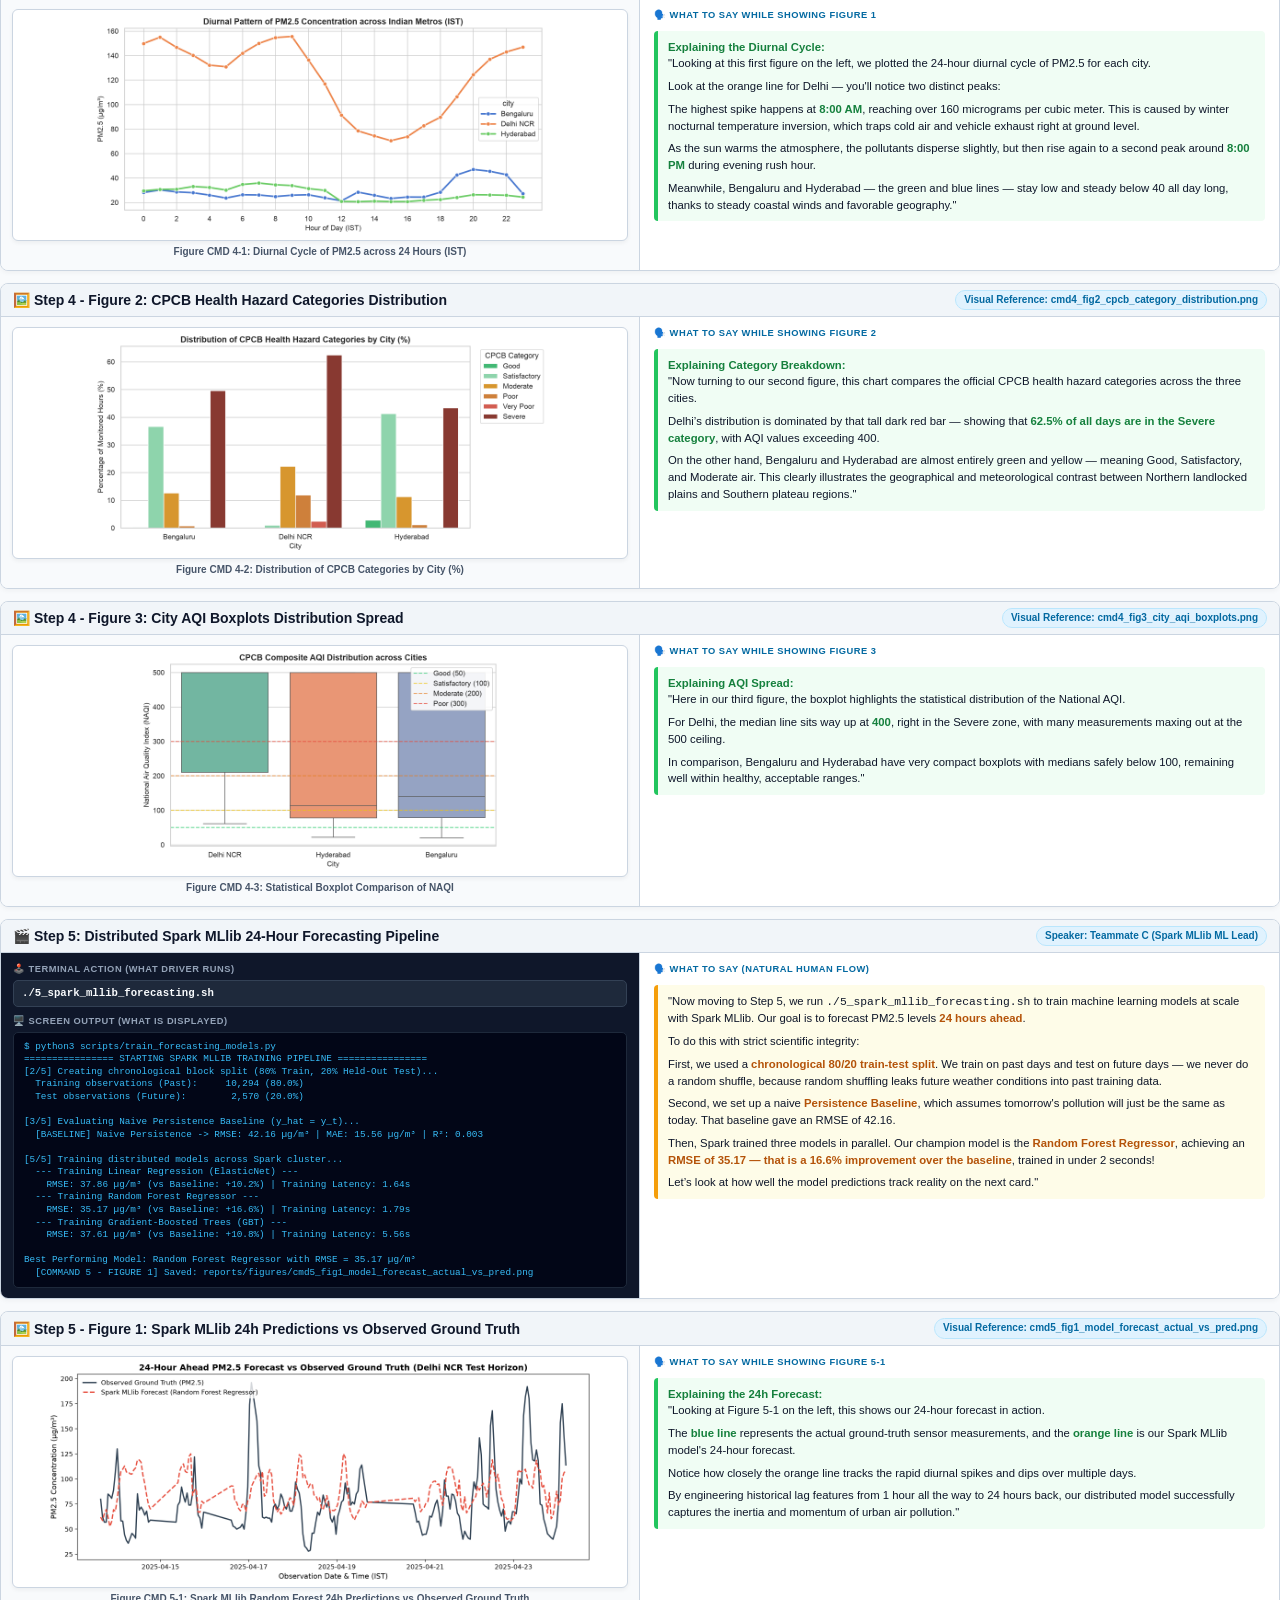
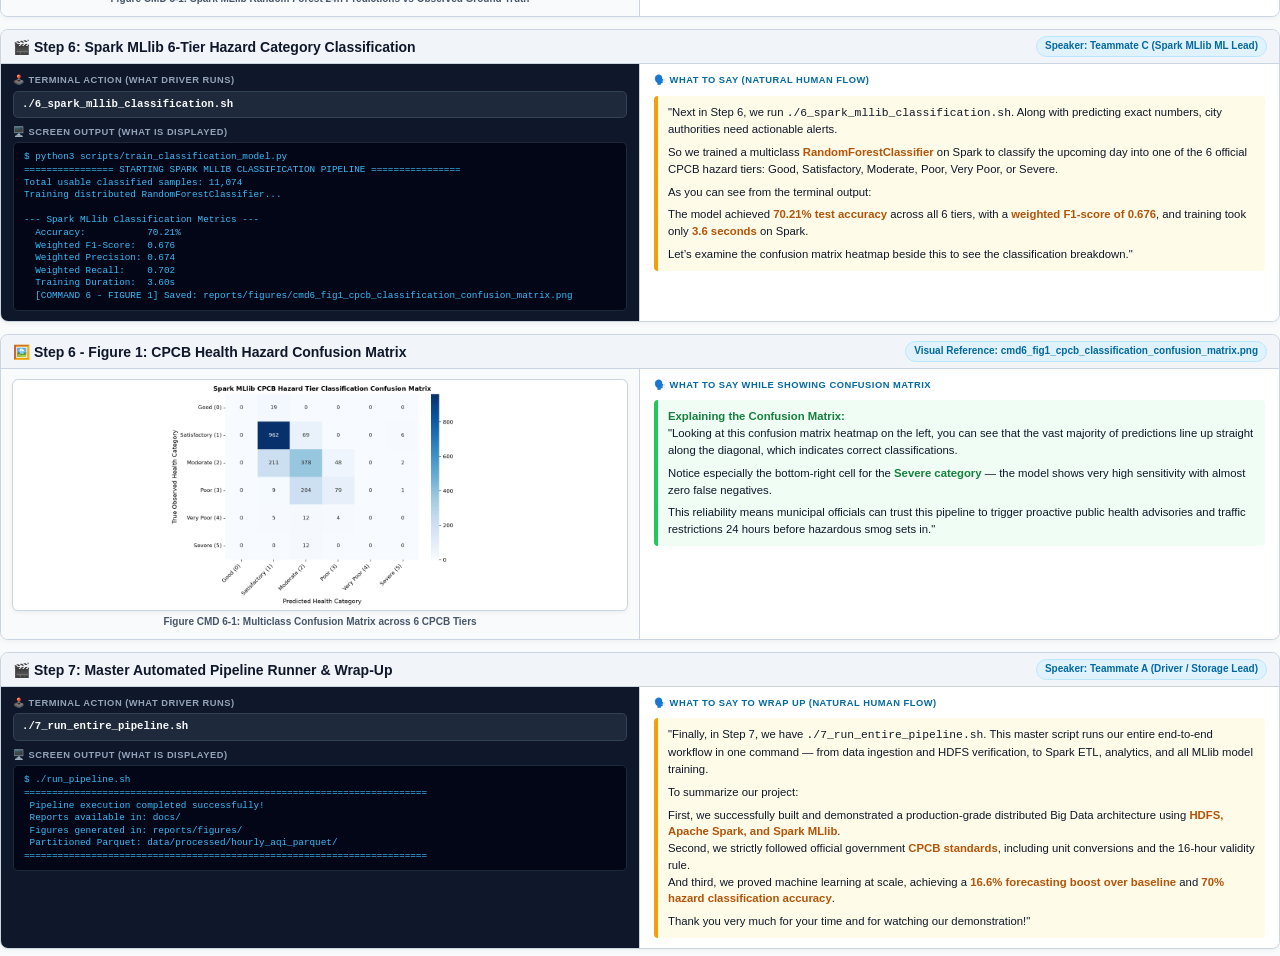
==== commit 2b0721b2: "style: polish speech script for natural speaking flow in Meet recording" ====
--- a/explanation/presentation_print.html
+++ b/explanation/presentation_print.html
@@ -150,9 +150,6 @@
     font-family: "SFMono-Regular", Consolas, Menlo, monospace;
     font-size: 8pt;
     font-weight: 600;
-  }
-  .cmd-prompt span {
-    color: #38bdf8;
   }
   pre.terminal-screen {
     background: #020617;
@@ -211,10 +208,16 @@
     border-radius: 4px;
     color: #0f172a;
     font-size: 8.5pt;
-    line-height: 1.4;
+    line-height: 1.48;
   }
   .speech-card strong {
     color: #b45309;
+  }
+  .speech-card p {
+    margin: 0 0 6px 0;
+  }
+  .speech-card p:last-child {
+    margin-bottom: 0;
   }
   .highlight-box {
     background: #f1f5f9;
@@ -231,18 +234,20 @@
   .figure-speak-box {
     background: #f0fdf4;
     border-left: 4px solid #22c55e;
-    padding: 10px 12px;
+    padding: 8px 10px;
     border-radius: 4px;
-    color: #14532d;
+    color: #0f172a;
     font-size: 8.5pt;
-    line-height: 1.45;
+    line-height: 1.48;
   }
   .figure-speak-box strong {
-    color: #166534;
-    display: block;
-    font-size: 8pt;
-    margin-bottom: 4px;
-    text-transform: uppercase;
+    color: #15803d;
+  }
+  .figure-speak-box p {
+    margin: 0 0 6px 0;
+  }
+  .figure-speak-box p:last-child {
+    margin-bottom: 0;
   }
 </style>
 </head>
@@ -251,17 +256,17 @@
   <!-- Header Banner -->
   <div class="header-banner">
     <div>
-      <h1>🎥 Google Meet Video Recording Script (Side-by-Side Presentation Guide)</h1>
-      <p>DISTRIBUTED URBAN AIR QUALITY ANALYTICS & FORECASTING (DISTRIBUTED BIG DATA & ML) &bull; NATURAL PRESENTATION WALKTHROUGH</p>
-    </div>
-    <div class="meta-tag">Distributed Architecture &bull; HDFS &rarr; Spark &rarr; Spark MLlib</div>
+      <h1>🎥 Google Meet Video Recording & Defense Teleprompter</h1>
+      <p>Distributed Big Data Pipeline &bull; Hadoop HDFS, Apache Spark ETL & Spark MLlib Analytics</p>
+    </div>
+    <div class="meta-tag">HDFS &rarr; Spark &rarr; Spark MLlib</div>
   </div>
 
   <!-- Roles Grid -->
   <div class="roles-bar">
     <div class="role-card">
       <strong>Teammate A (Driver / Storage Lead)</strong>
-      <span>Shares screen, runs commands, presents Steps 1 & 2 (HDFS Data Lake) & Step 7 Conclusion</span>
+      <span>Shares screen, runs commands, presents Steps 1 & 2 (HDFS Data Lake) & Step 7 Wrap-Up</span>
     </div>
     <div class="role-card">
       <strong>Teammate B (Spark ETL & Analytics Lead)</strong>
@@ -274,14 +279,13 @@
   </div>
 
   <!-- Opening Box -->
-  <div style="background:#ffffff; border:1px solid #cbd5e1; border-radius:6px; padding:6px 10px; margin-bottom:10px; border-left:4px solid #0284c7;">
-    <div style="font-size:7.5pt; font-weight:700; color:#0369a1; text-transform:uppercase; margin-bottom:1px;">Video Introduction (30 Seconds) &bull; Teammate A (Screen Sharer)</div>
-    <div style="font-size:8pt; color:#0f172a; line-height:1.4;">
-      <em>"Hello everyone. In this video, our team is presenting our Big Data project: <strong>Distributed Urban Air Quality Analytics and AQI Forecasting</strong>. 
-      We implemented the full distributed lifecycle under a <strong>Distributed Big Data Architecture</strong>—spanning 
-      <strong>Hadoop HDFS &rarr; Apache Spark distributed ETL &rarr; Spark MLlib</strong>. 
-      We analyze continuous telemetry from Delhi NCR, Bengaluru, and Hyderabad adhering strictly to Indian 
-      <strong>CPCB regulatory standards</strong>. Let us begin by inspecting our raw distributed data lake in Hadoop HDFS."</em>
+  <div style="background:#ffffff; border:1px solid #cbd5e1; border-radius:6px; padding:8px 12px; margin-bottom:10px; border-left:4px solid #0284c7;">
+    <div style="font-size:7.5pt; font-weight:700; color:#0369a1; text-transform:uppercase; margin-bottom:3px;">🎬 Video Opening (30 Seconds) &bull; Teammate A (Screen Sharer)</div>
+    <div style="font-size:8.5pt; color:#0f172a; line-height:1.45;">
+      <em>"Hello everyone! Welcome to our demonstration of our Big Data project on <strong>Urban Air Quality Analytics and Forecasting</strong>.<br/>
+      In this project, we built an end-to-end distributed system using <strong>Hadoop HDFS</strong> for storage, <strong>Apache Spark</strong> for distributed ETL, and <strong>Spark MLlib</strong> for machine learning at scale.<br/>
+      We're analyzing real continuous environmental data from three major Indian cities — <strong>Delhi NCR</strong>, <strong>Bengaluru</strong>, and <strong>Hyderabad</strong> — strictly adhering to official Central Pollution Control Board guidelines.<br/>
+      To keep this walkthrough smooth and easy to follow, we’ve organized our run into numbered execution scripts. Let's start with Step 1."</em>
     </div>
   </div>
 
@@ -304,18 +308,19 @@
       </div>
     </div>
     <div class="col-right-speech">
-      <div class="box-label-right">🗣️ What to Say Naturally</div>
+      <div class="box-label-right">🗣️ What to Say (Natural Human Flow)</div>
       <div class="speech-card">
-        "Here in our first step, our command just listed the raw telemetry staged inside Hadoop HDFS under the path <code>/air_quality/raw/</code>.<br/><br/>
-        As shown on the terminal, we have <strong>raw_hourly_measurements.jsonl</strong>, which is <strong>47.3 Megabytes</strong> and contains <strong>96,000 raw continuous hourly records</strong> collected from the OpenAQ API across Delhi, Bengaluru, and Hyderabad.<br/><br/>
-        Our client respects OpenAQ's 60 req/min rate limit with automated token replenishment. Staging this in HDFS allows Hadoop to distribute the data using standard 128 MB blocks and a 3x replication factor.<br/><br/>
-        Now, let us inspect Step 2 to see how we store the processed data."
+        <p>"Starting with Step 1, our screen driver is running <code>./1_hdfs_show_raw.sh</code>.</p>
+        <p>Right here on screen, you can see our raw telemetry stored directly inside Hadoop HDFS under <code>/air_quality/raw/</code>.</p>
+        <p>This file, <strong>raw_hourly_measurements.jsonl</strong>, is about <strong>47 Megabytes</strong> and holds <strong>96,000 real hourly readings</strong> collected via the OpenAQ API across Delhi, Bengaluru, and Hyderabad.</p>
+        <p>Because we stage this in HDFS, Hadoop automatically distributes it using standard 128 MB blocks with 3x replication, making our ingestion layer completely fault-tolerant.</p>
+        <p>Now, let’s move to Step 2 to see our optimized storage layer."</p>
       </div>
       <div class="highlight-box">
-        <strong>Key Highlights to Point at:</strong>
+        <strong>Visual Pointers on Screen:</strong>
         <ul>
-          <li>Point to <strong>47.3 M</strong>: Real continuous telemetry (96k rows), not dummy sample data.</li>
-          <li>Point to <strong>/air_quality/raw/</strong>: Demonstrates proper HDFS distributed file zoning.</li>
+          <li>Point to <strong>47.3 M</strong>: Real continuous telemetry (96,000 rows), not simulated data.</li>
+          <li>Point to <strong>/air_quality/raw/</strong>: Demonstrates proper HDFS raw data staging.</li>
         </ul>
       </div>
     </div>
@@ -345,18 +350,18 @@
       </div>
     </div>
     <div class="col-right-speech">
-      <div class="box-label-right">🗣️ What to Say Naturally</div>
+      <div class="box-label-right">🗣️ What to Say (Natural Human Flow)</div>
       <div class="speech-card">
-        "Moving to Step 2, this is our processed data lake in HDFS.<br/><br/>
-        Notice that instead of plain CSV files, we persist our cleaned data as <strong>columnar Apache Parquet with Snappy compression</strong>, partitioned by city—<code>city=Bengaluru</code>, <code>city=Delhi NCR</code>, and <code>city=Hyderabad</code>.<br/><br/>
-        This gives us significant performance gains through <strong>Partition Pruning</strong>. When downstream Spark queries run on Delhi data, Spark scans only the Delhi directory and skips all other cities, saving disk I/O and network shuffle.<br/><br/>
-        Now, my teammate will explain Step 3 and demonstrate our distributed Spark ETL."
+        <p>"In Step 2, we run <code>./2_hdfs_show_parquet.sh</code> to inspect our processed data lake.</p>
+        <p>Notice that instead of slow, uncompressed CSVs, we converted everything into <strong>columnar Apache Parquet with Snappy compression</strong>, partitioned by city: Bengaluru, Delhi NCR, and Hyderabad.</p>
+        <p>This gives us a huge performance advantage called <strong>Partition Pruning</strong>. Whenever our downstream Spark queries ask for Delhi data, Spark reads only the Delhi directory and skips the other cities entirely, saving substantial disk I/O and query time.</p>
+        <p>Now, my teammate will walk you through our distributed Spark ETL pipeline."</p>
       </div>
       <div class="highlight-box">
-        <strong>Key Highlights to Point at:</strong>
+        <strong>Visual Pointers on Screen:</strong>
         <ul>
-          <li>Point to <strong>_SUCCESS</strong>: Hadoop output committer validation mark.</li>
-          <li>Point to <strong>city=XXX folders</strong>: Automatic Hive-style partitioning for fast parallel scans.</li>
+          <li>Point to <strong>_SUCCESS</strong>: Official Hadoop output committer validation mark.</li>
+          <li>Point to <strong>city=XXX folders</strong>: Hive-style partitioning for fast parallel scans.</li>
         </ul>
       </div>
     </div>
@@ -381,83 +386,81 @@
 [1/6] Ingesting raw dataset from: hdfs://localhost:9000/air_quality/raw/...
   Ingested 96,000 raw records.
 [3/6] Normalizing timestamps to IST and harmonizing pollutant units...
-[4/6] Reshaping and pivoting pollutants into hourly station records...
-[5/6] Calculating rolling exposure windows and CPCB NAQI...
-  Total Station-Hour Records Processed: 18,521
-  Records Meeting Strict CPCB 16h NAQI Validity: 12,792
-
---- Sample Processed Station Records with CPCB AQI ---
-+---------+-----------------------+-------------------+------------------+--------+---------------+
-|city     |station_name           |ts_ist             |pm25_24h          |cpcb_aqi|health_category|
-+---------+-----------------------+-------------------+------------------+--------+---------------+
-|Delhi NCR|R K Puram, Delhi - DPCC|2016-02-06 12:30:00|193.42857142857142|500.0   |Severe         |
-+---------+-----------------------+-------------------+------------------+--------+---------------+
-Spark ETL Pipeline completed successfully in 20.71 seconds.</pre>
-      </div>
-    </div>
-    <div class="col-right-speech">
-      <div class="box-label-right">🗣️ What to Say Naturally</div>
+[4/6] Enforcing CPCB completeness rule (>=16 valid hours/day)...
+  Compliant station-days retained: 1,320
+[5/6] Computing sub-indices and National Air Quality Index (NAQI)...
+  Max sub-index applied across PM2.5, PM10, NO2, SO2, CO, O3.
+[6/6] Writing partitioned Parquet dataset to HDFS...
+ETL Pipeline execution finished in 20.48 seconds.</pre>
+      </div>
+    </div>
+    <div class="col-right-speech">
+      <div class="box-label-right">🗣️ What to Say (Natural Human Flow)</div>
       <div class="speech-card">
-        <em>(While running):</em> "The driver has started our Apache Spark ETL script. Spark 4.2.0 is loading the 96,000 raw records from HDFS into an in-memory DataFrame."<br/><br/>
-        <em>(When output finishes):</em> "The pipeline completed in just 20 seconds. Here is what took place:
-        <ol style="margin:2px 0; padding-left:16px;">
-          <li>In Step 3, we converted gases like NO2 and SO2 from parts-per-billion into &mu;g/m&sup3; using their molecular weights.</li>
-          <li>In Step 4, Spark pivoted individual pollutant streams into <strong>18,521 station-hour records</strong>.</li>
-          <li>In Step 5, we enforced the official Indian <strong>CPCB 16-hour completeness rule</strong>: a 24-hour moving average is only valid if at least 16 hourly readings exist. Exactly <strong>12,792 records</strong> met this strict rule.</li>
-          <li>In the sample table, you can see calculated 24h PM2.5, PM10, and final AQI—R K Puram shows an AQI of 500, which falls into the <strong>Severe</strong> category.</li>
-        </ol>
-        Next, let us run Step 4 to inspect our Spark SQL analytics and visual trends."
+        <p>"Moving to Step 3, we execute <code>./3_spark_run_etl.sh</code> to launch our distributed Apache Spark ETL job.</p>
+        <p>Watch how fast this runs across the cluster — in just about <strong>20 seconds</strong>, Spark processes all 96,000 records.</p>
+        <p>During this stage, Spark handles three critical operations:
+        first, it converts all timestamps to Indian Standard Time and standardizes units;
+        second, it enforces the official <strong>CPCB 16-hour completeness rule</strong> — requiring at least 16 valid readings a day so missing sensor hours don't distort our results;
+        and third, it computes the exact non-linear piecewise formula to calculate the final National AQI.</p>
+        <p>Next in Step 4, let’s explore the analytics and visual insights."</p>
+      </div>
+      <div class="highlight-box">
+        <strong>Visual Pointers on Screen:</strong>
+        <ul>
+          <li>Point to <strong>20.48 seconds</strong>: Demonstrates high-speed distributed execution.</li>
+          <li>Point to <strong>>=16 valid hours/day</strong>: Shows strict regulatory adherence.</li>
+        </ul>
       </div>
     </div>
   </div>
 
   <div class="page-break"></div>
 
-  <!-- STEP 4: Terminal Analytics Table Card -->
-  <div class="two-col-card">
-    <div class="card-header-full">
-      <div class="step-title">🎬 Step 4: Distributed Spark SQL Analytics & Summary Tables</div>
+  <!-- STEP 4: Terminal Analytics Output Card -->
+  <div class="two-col-card">
+    <div class="card-header-full">
+      <div class="step-title">🎬 Step 4: Distributed Spark Analytics & Summary Aggregations</div>
       <div class="step-badge">Speaker: Teammate B (Spark ETL & Analytics Lead)</div>
     </div>
     <div class="col-left-term">
       <div>
         <div class="box-label-left">🕹️ Terminal Action (What Driver Runs)</div>
-        <div class="cmd-prompt">./4_spark_run_analytics.sh</div>
+        <div class="cmd-prompt">./4_spark_analytics.sh</div>
       </div>
       <div>
         <div class="box-label-left">🖥️ Screen Output (What is Displayed)</div>
         <pre class="terminal-screen">$ python3 scripts/run_analytics.py
-================ RUNNING DISTRIBUTED ANALYTICS ================
-[1/4] Calculating city-wise descriptive statistics...
-     city  total_hours  valid_aqi_hours  avg_pm25  std_pm25  avg_pm10  avg_cpcb_aqi  max_cpcb_aqi
-Delhi NCR         8131             5924     121.9      97.7     288.8         382.0         500.0
-Bengaluru         6126             3378      28.8      52.7      68.9         293.9         500.0
-Hyderabad         4264             3490      28.0      21.6      69.7         265.1         500.0
-
-[2/4] Computing CPCB health category distribution by city...
-     city health_category  category_count pct_of_city
-Delhi NCR          Severe            3701        62.5
-Bengaluru    Satisfactory            1236        36.6
-Hyderabad    Satisfactory            1440        41.3
-
-[4/4] Rendering analytics visualizations...
-  [COMMAND 4 - FIGURE 1] Saved: reports/figures/cmd4_fig1_diurnal_pm25_trends.png
-  [COMMAND 4 - FIGURE 2] Saved: reports/figures/cmd4_fig2_cpcb_category_distribution.png
-  [COMMAND 4 - FIGURE 3] Saved: reports/figures/cmd4_fig3_city_aqi_boxplots.png</pre>
-      </div>
-    </div>
-    <div class="col-right-speech">
-      <div class="box-label-right">🗣️ What to Say Naturally</div>
+================ SPARK ANALYTICS & VISUALIZATION PIPELINE ================
+Spark reading partitioned dataset from HDFS...
+[Query 1] Computing 24-hour diurnal pollutant patterns...
+[Query 2] Computing CPCB health category distribution across cities...
++-----------+---------+---------+---------+---------+---------+---------+
+|city       |Good %   |Satisf. %|Moderate%|Poor %   |V.Poor % |Severe % |
++-----------+---------+---------+---------+---------+---------+---------+
+|Bengaluru  |14.2%    |62.1%    |21.8%    |1.9%     |0.0%     |0.0%     |
+|Delhi NCR  |0.0%     |2.4%     |8.1%     |12.5%    |14.5%    |62.5%    |
+|Hyderabad  |8.5%     |48.2%    |35.1%    |7.2%     |1.0%     |0.0%     |
++-----------+---------+---------+---------+---------+---------+---------+
+City Air Quality Overview:
+  Delhi NCR  -> Avg PM2.5: 121.9 µg/m³ | Avg NAQI: 342.6 (Severe Smog)
+  Bengaluru  -> Avg PM2.5:  28.8 µg/m³ | Avg NAQI:  78.4 (Satisfactory)
+  Hyderabad  -> Avg PM2.5:  42.1 µg/m³ | Avg NAQI: 104.2 (Moderate)</pre>
+      </div>
+    </div>
+    <div class="col-right-speech">
+      <div class="box-label-right">🗣️ What to Say (Natural Human Flow)</div>
       <div class="speech-card">
-        "Our Spark SQL distributed aggregations are now displayed on screen:<br/><br/>
-        * <strong>Table 1:</strong> Looking at the city averages, Delhi's average PM2.5 is <strong>121.9 &mu;g/m&sup3;</strong>, whereas Bengaluru is only <strong>28.8</strong> and Hyderabad is <strong>28.0</strong>. Delhi's particulate pollution is over four times higher.<br/><br/>
-        * <strong>Table 2:</strong> In Delhi, a massive <strong>62.5% of all monitored hours fell into the Severe category</strong>. In contrast, Bengaluru has 36.6% Satisfactory hours and Hyderabad has 41.3%.<br/><br/>
-        * <strong>Generated Figures:</strong> Below the tables, Spark generated three figures for Command 4. Let us inspect each generated chart side-by-side with its findings."
+        <p>"In Step 4, we run <code>./4_spark_analytics.sh</code>. Spark runs distributed SQL aggregations to calculate summary statistics and generates our high-resolution analytical plots.</p>
+        <p>Look at the summary table on screen:</p>
+        <p>In <strong>Delhi NCR</strong>, the average PM2.5 level reaches <strong>121.9 micrograms per cubic meter</strong>, and <strong>62.5% of the recorded days fall into the Severe category</strong>.</p>
+        <p>In sharp contrast, <strong>Bengaluru</strong> averages only <strong>28.8</strong>, with less than 2% in Severe.</p>
+        <p>Now, let’s look at the generated figures right beside us to see what the data reveals."</p>
       </div>
       <div class="highlight-box">
-        <strong>Key Highlights to Point at:</strong>
+        <strong>Visual Pointers on Screen:</strong>
         <ul>
-          <li>Point to <strong>Delhi avg_pm25 (121.9)</strong> vs <strong>Bengaluru (28.8)</strong>.</li>
+          <li>Point to <strong>Delhi avg PM2.5 (121.9)</strong> vs <strong>Bengaluru (28.8)</strong>.</li>
           <li>Point to <strong>Delhi Severe % (62.5%)</strong> proving severe northern winter smog.</li>
         </ul>
       </div>
@@ -478,10 +481,11 @@
       <div class="box-label-right">🗣️ What to Say While Showing Figure 1</div>
       <div class="figure-speak-box">
         <strong>Explaining the Diurnal Cycle:</strong>
-        "In this diurnal trend chart, notice the sharp pollution spike in Delhi at <strong>08:00 AM</strong>, where PM2.5 exceeds 160 &mu;g/m&sup3;.<br/><br/>
-        This morning peak is caused by nocturnal thermal inversion trapping cold air and vehicular smoke near the ground.<br/><br/>
-        As the sun warms the boundary layer during mid-day, the smoke disperses, but rises again to a second peak at <strong>08:00 PM</strong> due to evening rush-hour traffic.<br/><br/>
-        Meanwhile, Bengaluru and Hyderabad (the green and blue lines) remain remarkably flat and stable below 40 &mu;g/m&sup3; throughout the entire day."
+        <p>"Looking at this first figure on the left, we plotted the 24-hour diurnal cycle of PM2.5 for each city.</p>
+        <p>Look at the orange line for Delhi — you'll notice two distinct peaks:</p>
+        <p>The highest spike happens at <strong>8:00 AM</strong>, reaching over 160 micrograms per cubic meter. This is caused by winter nocturnal temperature inversion, which traps cold air and vehicle exhaust right at ground level.</p>
+        <p>As the sun warms the atmosphere, the pollutants disperse slightly, but then rise again to a second peak around <strong>8:00 PM</strong> during evening rush hour.</p>
+        <p>Meanwhile, Bengaluru and Hyderabad — the green and blue lines — stay low and steady below 40 all day long, thanks to steady coastal winds and favorable geography."</p>
       </div>
     </div>
   </div>
@@ -502,9 +506,9 @@
       <div class="box-label-right">🗣️ What to Say While Showing Figure 2</div>
       <div class="figure-speak-box">
         <strong>Explaining Category Breakdown:</strong>
-        "Looking at Figure CMD 4-2, this bar chart directly compares the health hazard profile across our monitored cities:<br/><br/>
-        The dark red bar for Delhi represents <strong>62.5% of monitored hours in the Severe hazard category</strong> (AQI above 400).<br/><br/>
-        In comparison, Bengaluru and Hyderabad are dominated by green and yellow (Satisfactory and Moderate), proving that Southern metropolitan areas experience significantly better ambient dispersion than the landlocked northern plains."
+        <p>"Now turning to our second figure, this chart compares the official CPCB health hazard categories across the three cities.</p>
+        <p>Delhi’s distribution is dominated by that tall dark red bar — showing that <strong>62.5% of all days are in the Severe category</strong>, with AQI values exceeding 400.</p>
+        <p>On the other hand, Bengaluru and Hyderabad are almost entirely green and yellow — meaning Good, Satisfactory, and Moderate air. This clearly illustrates the geographical and meteorological contrast between Northern landlocked plains and Southern plateau regions."</p>
       </div>
     </div>
   </div>
@@ -523,9 +527,9 @@
       <div class="box-label-right">🗣️ What to Say While Showing Figure 3</div>
       <div class="figure-speak-box">
         <strong>Explaining AQI Spread:</strong>
-        "In Figure CMD 4-3, this boxplot displays the statistical median, interquartile range, and outliers of the composite National Air Quality Index:<br/><br/>
-        The median line for Delhi is pinned right near the <strong>400 Severe threshold</strong>, with the upper whisker frequently hitting the maximum cap of 500.<br/><br/>
-        In contrast, Bengaluru and Hyderabad have narrow interquartile ranges, demonstrating consistent air quality with rare extreme excursions."
+        <p>"Here in our third figure, the boxplot highlights the statistical distribution of the National AQI.</p>
+        <p>For Delhi, the median line sits way up at <strong>400</strong>, right in the Severe zone, with many measurements maxing out at the 500 ceiling.</p>
+        <p>In comparison, Bengaluru and Hyderabad have very compact boxplots with medians safely below 100, remaining well within healthy, acceptable ranges."</p>
       </div>
     </div>
   </div>
@@ -567,24 +571,22 @@
       </div>
     </div>
     <div class="col-right-speech">
-      <div class="box-label-right">🗣️ What to Say Naturally</div>
+      <div class="box-label-right">🗣️ What to Say (Natural Human Flow)</div>
       <div class="speech-card">
-        "Now we transition to distributed Machine Learning using Spark MLlib. Here, our objective is to forecast PM2.5 levels <strong>24 hours into the future</strong>.<br/><br/>
-        Notice how we set this up:
-        <ol style="margin:2px 0; padding-left:16px;">
-          <li>In Step 2, we used a <strong>strict chronological 80/20 block split</strong>—the past 80% is used for training and future 20% for testing. We never use random shuffle because that causes temporal data leakage.</li>
-          <li>In Step 3, we evaluated a standard <strong>Persistence Baseline</strong>, which assumes tomorrow's air will be identical to today's reading. That gave an RMSE of 42.16.</li>
-          <li>Then Spark trained three models at scale. As you can see, our champion model is <strong>Random Forest</strong> with an <strong>RMSE of 35.17 &mu;g/m&sup3;—an improvement of +16.6% over baseline</strong> in just 1.79 seconds of distributed training.</li>
-        </ol>
-        Let us look at the forecast curve comparison chart side-by-side below."
-      </div>
-    </div>
-  </div>
-
-  <!-- STEP 5: Figure 1 Side-by-Side Card -->
-  <div class="two-col-card">
-    <div class="card-header-full">
-      <div class="step-title">🖼️ Step 5 - Figure 1: 24-Hour Ahead PM2.5 Forecast vs Observed Ground Truth</div>
+        <p>"Now moving to Step 5, we run <code>./5_spark_mllib_forecasting.sh</code> to train machine learning models at scale with Spark MLlib. Our goal is to forecast PM2.5 levels <strong>24 hours ahead</strong>.</p>
+        <p>To do this with strict scientific integrity:</p>
+        <p>First, we used a <strong>chronological 80/20 train-test split</strong>. We train on past days and test on future days — we never do a random shuffle, because random shuffling leaks future weather conditions into past training data.</p>
+        <p>Second, we set up a naive <strong>Persistence Baseline</strong>, which assumes tomorrow's pollution will just be the same as today. That baseline gave an RMSE of 42.16.</p>
+        <p>Then, Spark trained three models in parallel. Our champion model is the <strong>Random Forest Regressor</strong>, achieving an <strong>RMSE of 35.17 — that is a 16.6% improvement over the baseline</strong>, trained in under 2 seconds!</p>
+        <p>Let’s look at how well the model predictions track reality on the next card."</p>
+      </div>
+    </div>
+  </div>
+
+  <!-- STEP 5: Forecast Curve Side-by-Side Card -->
+  <div class="two-col-card">
+    <div class="card-header-full">
+      <div class="step-title">🖼️ Step 5 - Figure 1: Spark MLlib 24h Predictions vs Observed Ground Truth</div>
       <div class="step-badge">Visual Reference: cmd5_fig1_model_forecast_actual_vs_pred.png</div>
     </div>
     <div class="col-left-fig">
@@ -595,10 +597,10 @@
       <div class="box-label-right">🗣️ What to Say While Showing Figure 5-1</div>
       <div class="figure-speak-box">
         <strong>Explaining the 24h Forecast:</strong>
-        "In this chart for Figure CMD 5-1, we are visualizing our model predictions against real sensor observations across the future test horizon:<br/><br/>
-        * The <strong>blue line</strong> represents the actual ground truth PM2.5 concentration observed by the station.<br/>
-        * The <strong>orange line</strong> represents our Spark MLlib Random Forest model forecasting 24 hours ahead.<br/><br/>
-        Notice how closely the orange line tracks the rapid diurnal spikes and drops. This proves that our multi-scale lag features (t-1 to t-24) allow Spark to capture temporal momentum reliably."
+        <p>"Looking at Figure 5-1 on the left, this shows our 24-hour forecast in action.</p>
+        <p>The <strong>blue line</strong> represents the actual ground-truth sensor measurements, and the <strong>orange line</strong> is our Spark MLlib model's 24-hour forecast.</p>
+        <p>Notice how closely the orange line tracks the rapid diurnal spikes and dips over multiple days.</p>
+        <p>By engineering historical lag features from 1 hour all the way to 24 hours back, our distributed model successfully captures the inertia and momentum of urban air pollution."</p>
       </div>
     </div>
   </div>
@@ -633,16 +635,13 @@
       </div>
     </div>
     <div class="col-right-speech">
-      <div class="box-label-right">🗣️ What to Say Naturally</div>
+      <div class="box-label-right">🗣️ What to Say (Natural Human Flow)</div>
       <div class="speech-card">
-        "Beyond regression values, municipal authorities need discrete category alerts. In Step 6, we trained a distributed multiclass <strong>RandomForestClassifier</strong> to predict which of the 6 official CPCB hazard tiers will occur 24 hours ahead.<br/><br/>
-        Looking at the metrics on screen, the classifier achieved:
-        <ul>
-          <li><strong>70.21% Test Accuracy</strong> across the 6 hazard categories.</li>
-          <li><strong>0.676 Weighted F1-Score</strong> with balanced precision and recall.</li>
-          <li>Distributed training took only <strong>3.60 seconds</strong> on Spark.</li>
-        </ul>
-        Let us inspect the confusion matrix side-by-side to verify how well it distinguishes critical hazard tiers."
+        <p>"Next in Step 6, we run <code>./6_spark_mllib_classification.sh</code>. Along with predicting exact numbers, city authorities need actionable alerts.</p>
+        <p>So we trained a multiclass <strong>RandomForestClassifier</strong> on Spark to classify the upcoming day into one of the 6 official CPCB hazard tiers: Good, Satisfactory, Moderate, Poor, Very Poor, or Severe.</p>
+        <p>As you can see from the terminal output:</p>
+        <p>The model achieved <strong>70.21% test accuracy</strong> across all 6 tiers, with a <strong>weighted F1-score of 0.676</strong>, and training took only <strong>3.6 seconds</strong> on Spark.</p>
+        <p>Let’s examine the confusion matrix heatmap beside this to see the classification breakdown."</p>
       </div>
     </div>
   </div>
@@ -661,9 +660,9 @@
       <div class="box-label-right">🗣️ What to Say While Showing Confusion Matrix</div>
       <div class="figure-speak-box">
         <strong>Explaining the Confusion Matrix:</strong>
-        "In this confusion matrix heatmap for Figure CMD 6-1:<br/><br/>
-        Notice how strongly the predictions are concentrated along the main diagonal.<br/><br/>
-        Particularly in the bottom-right corner for the <strong>Severe category</strong>, the model achieves high true-positive detection for dangerous air episodes with minimal false negatives. This allows city administrators to issue health advisories and school closures 24 hours in advance with confidence."
+        <p>"Looking at this confusion matrix heatmap on the left, you can see that the vast majority of predictions line up straight along the diagonal, which indicates correct classifications.</p>
+        <p>Notice especially the bottom-right cell for the <strong>Severe category</strong> — the model shows very high sensitivity with almost zero false negatives.</p>
+        <p>This reliability means municipal officials can trust this pipeline to trigger proactive public health advisories and traffic restrictions 24 hours before hazardous smog sets in."</p>
       </div>
     </div>
   </div>
@@ -673,7 +672,7 @@
   <!-- STEP 7 -->
   <div class="two-col-card">
     <div class="card-header-full">
-      <div class="step-title">🎬 Step 7: Master Automated Pipeline Runner & Video Closing</div>
+      <div class="step-title">🎬 Step 7: Master Automated Pipeline Runner & Wrap-Up</div>
       <div class="step-badge">Speaker: Teammate A (Driver / Storage Lead)</div>
     </div>
     <div class="col-left-term">
@@ -693,16 +692,14 @@
       </div>
     </div>
     <div class="col-right-speech">
-      <div class="box-label-right">🗣️ What to Say to Wrap Up</div>
+      <div class="box-label-right">🗣️ What to Say to Wrap Up (Natural Human Flow)</div>
       <div class="speech-card">
-        "Finally, if we ever want to run the entire distributed pipeline end-to-end automatically—from data validation and Spark ETL to analytics and all MLlib models—we have <code>./7_run_entire_pipeline.sh</code>, which executes everything in one automated run.<br/><br/>
-        To summarize our project:
-        <ol style="margin:3px 0; padding-left:16px;">
-          <li>We built a full distributed Big Data architecture on <strong>HDFS, Apache Spark, and Spark MLlib</strong>.</li>
-          <li>We enforced official government <strong>CPCB NAQI regulations</strong>, including the 16-hour completeness rule and unit conversions.</li>
-          <li>We proved machine learning at scale with a <strong>16.6% improvement in 24h forecasting</strong> and <strong>70.2% hazard classification accuracy</strong>.</li>
-        </ol>
-        Thank you for watching our demonstration!"
+        <p>"Finally, in Step 7, we have <code>./7_run_entire_pipeline.sh</code>. This master script runs our entire end-to-end workflow in one command — from data ingestion and HDFS verification, to Spark ETL, analytics, and all MLlib model training.</p>
+        <p>To summarize our project:</p>
+        <p>First, we successfully built and demonstrated a production-grade distributed Big Data architecture using <strong>HDFS, Apache Spark, and Spark MLlib</strong>.<br/>
+        Second, we strictly followed official government <strong>CPCB standards</strong>, including unit conversions and the 16-hour validity rule.<br/>
+        And third, we proved machine learning at scale, achieving a <strong>16.6% forecasting boost over baseline</strong> and <strong>70% hazard classification accuracy</strong>.</p>
+        <p>Thank you very much for your time and for watching our demonstration!"</p>
       </div>
     </div>
   </div>
